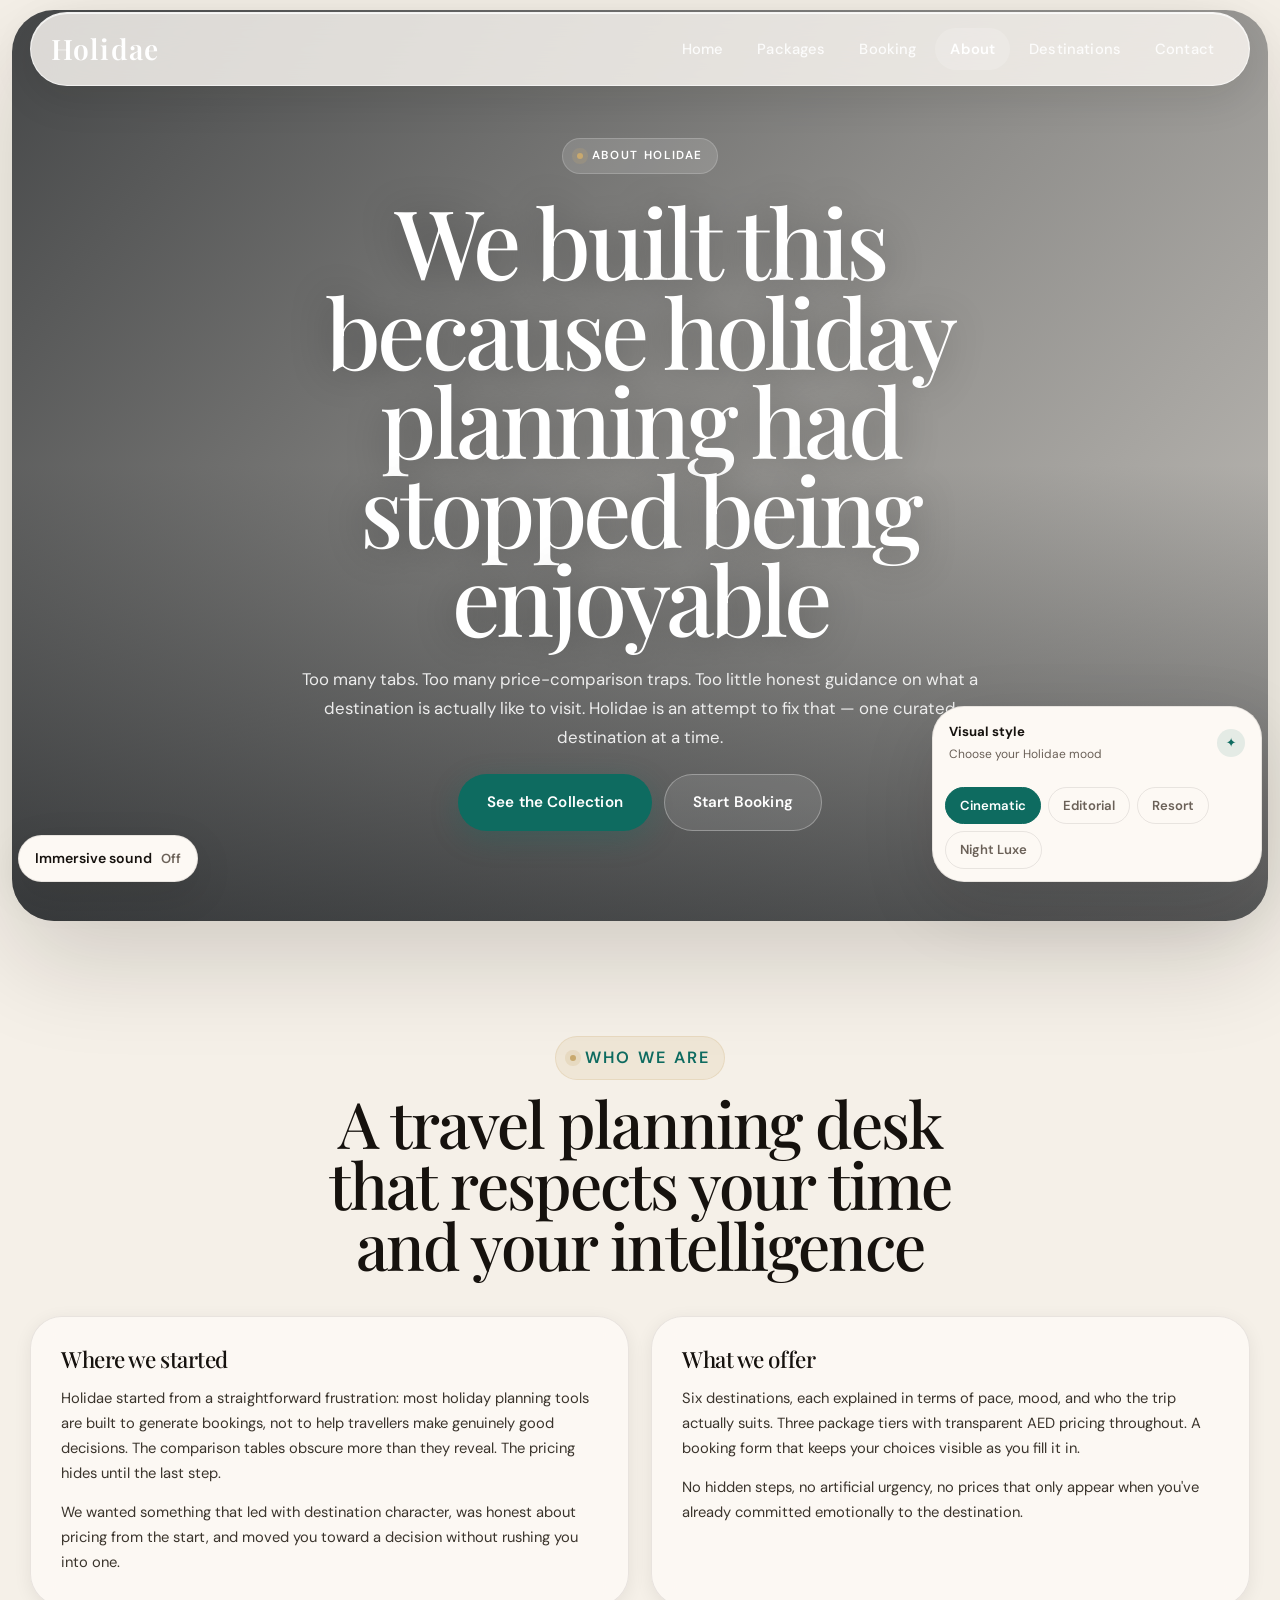
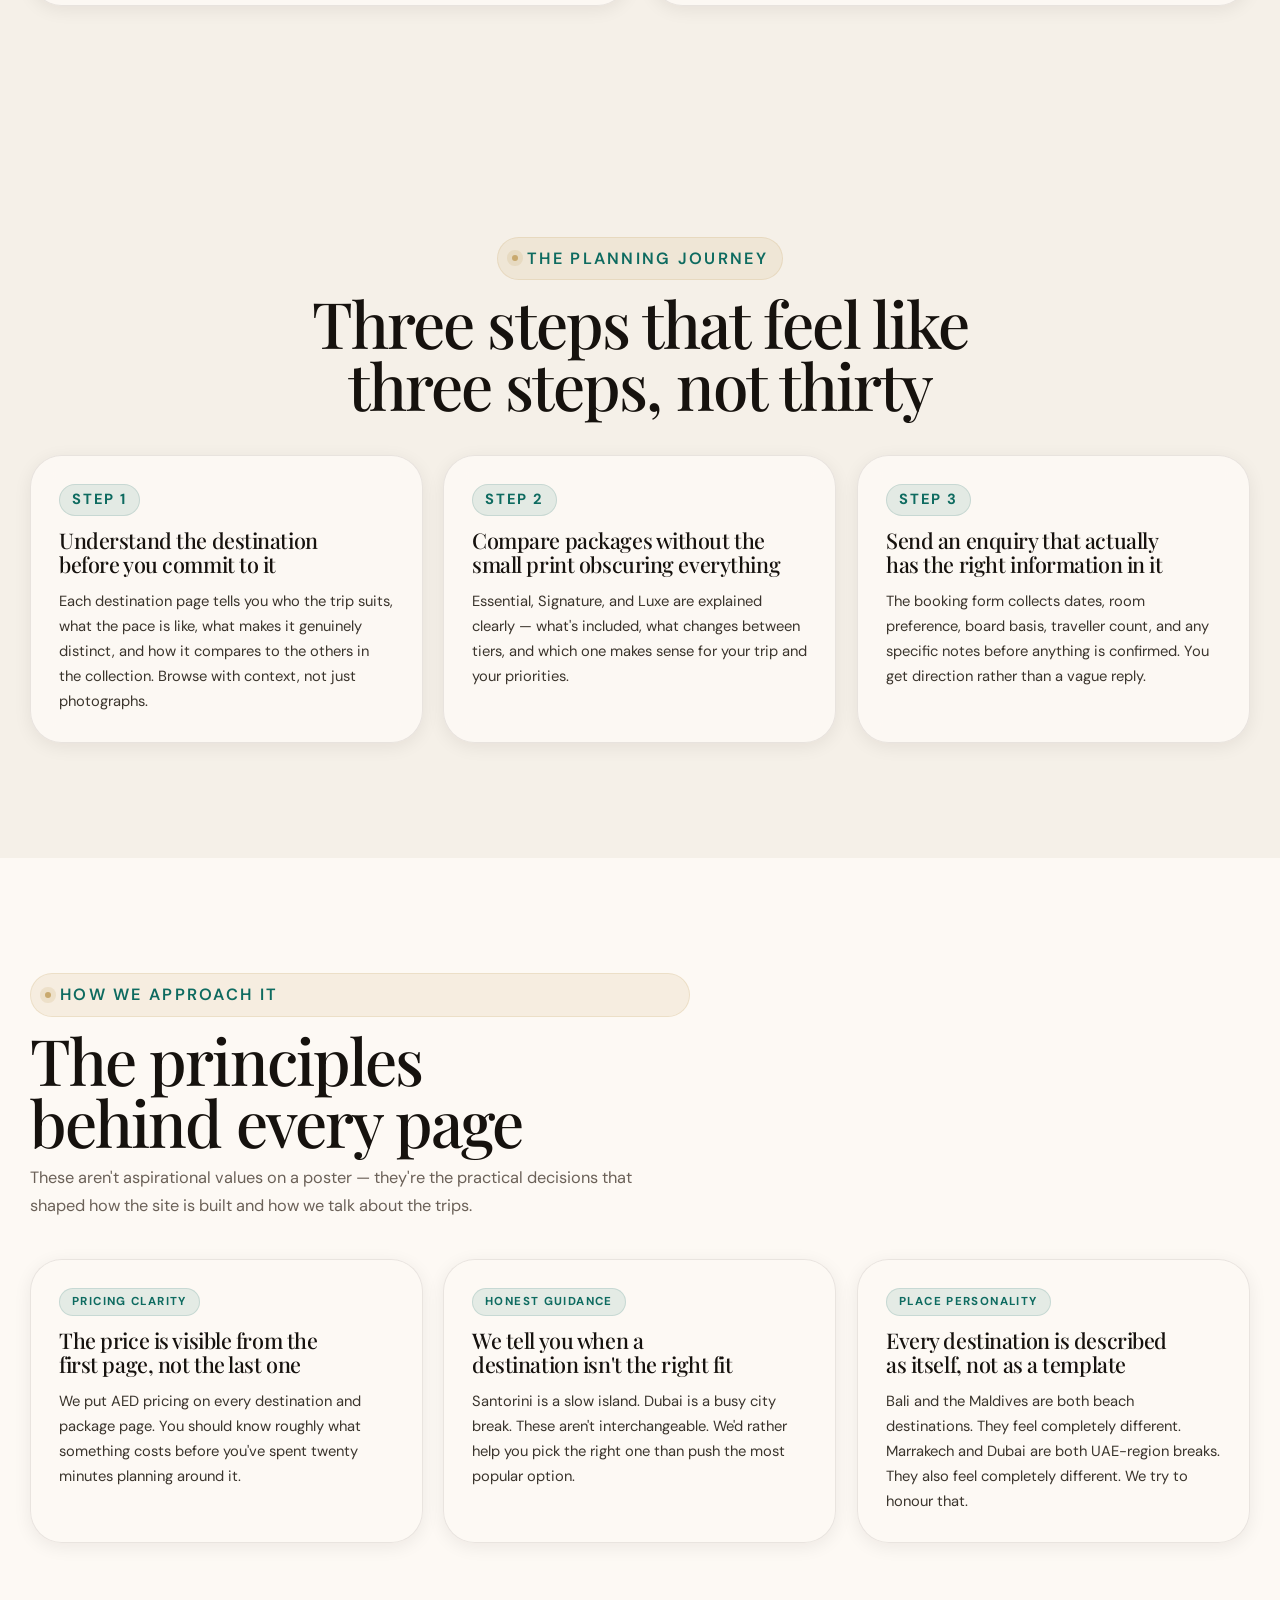
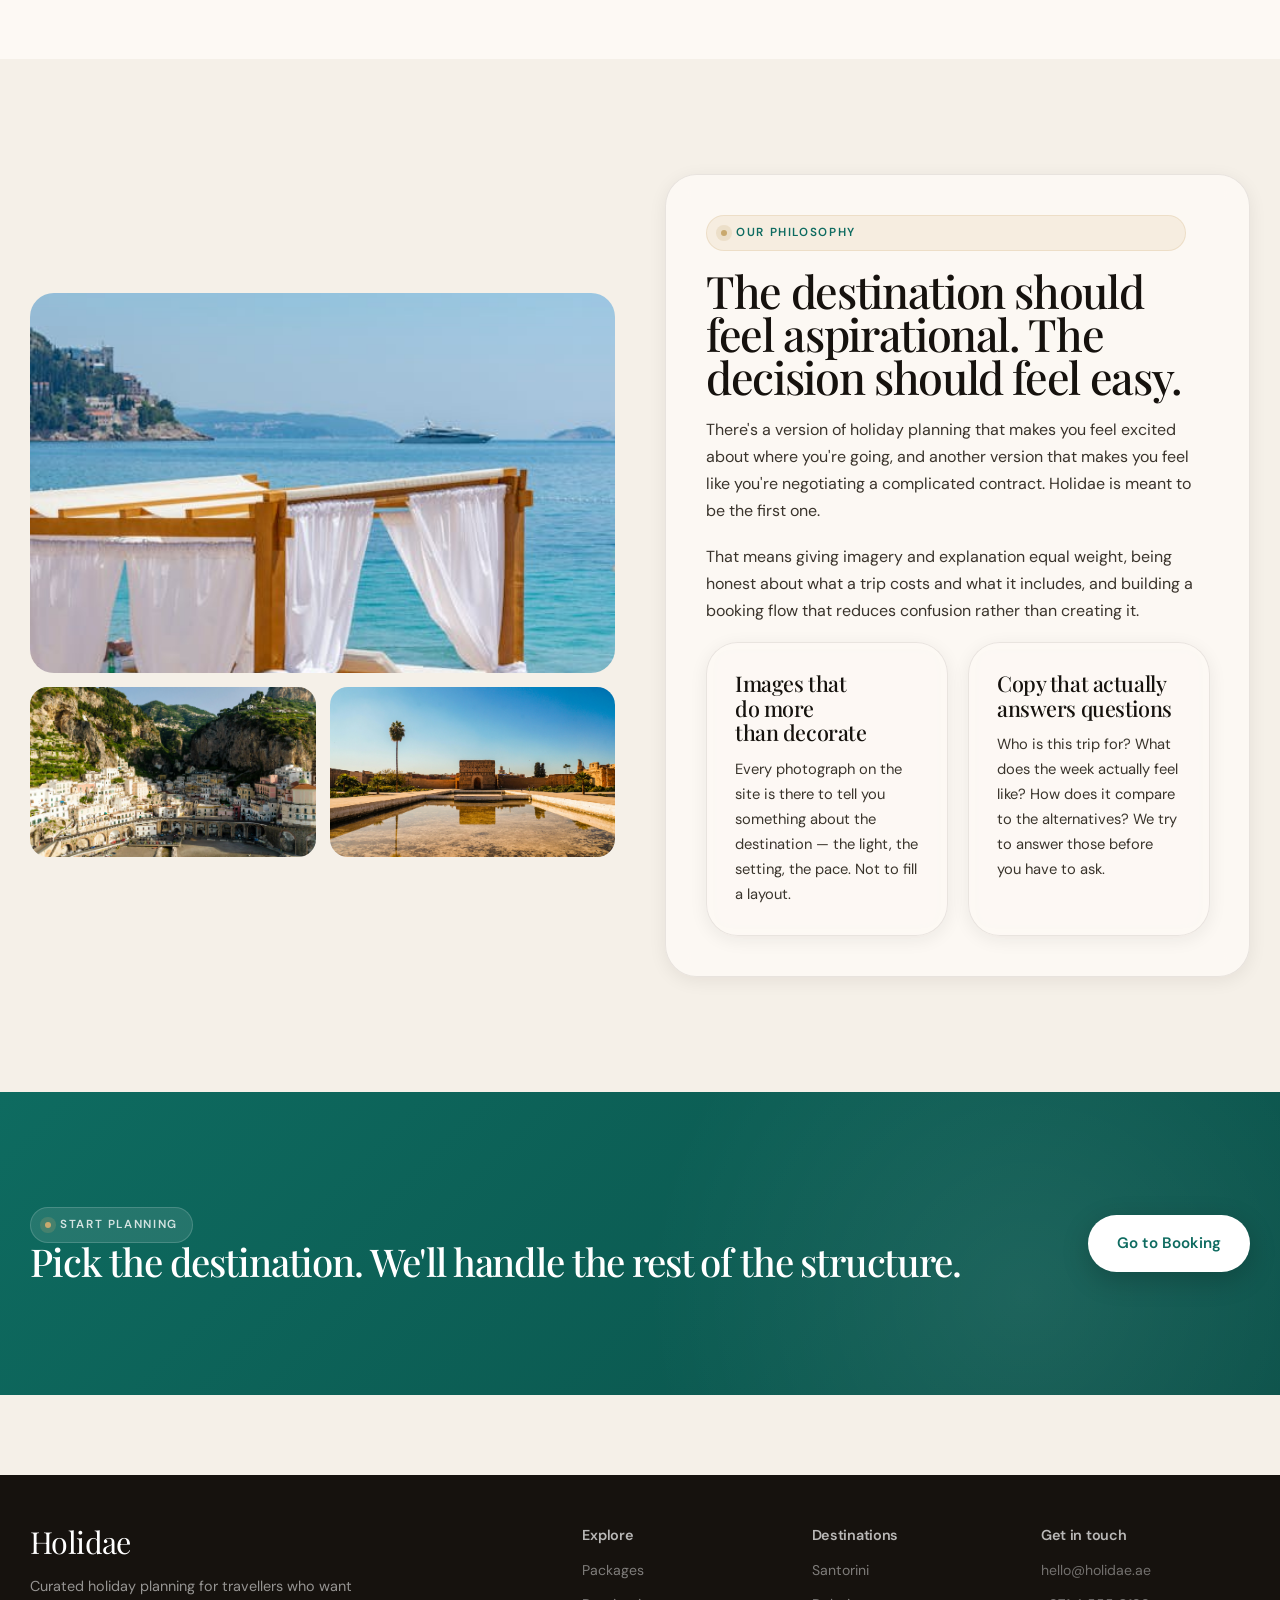
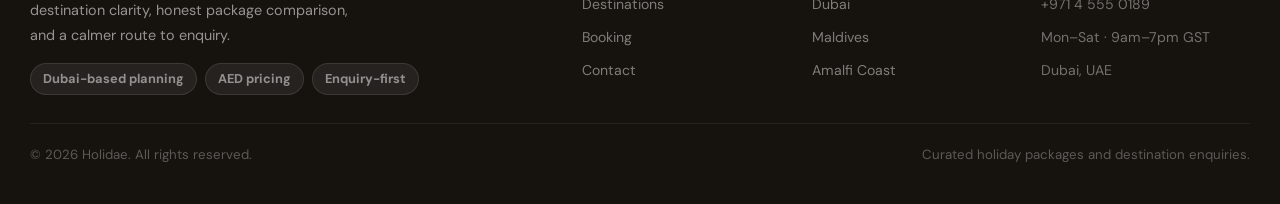
==== pages/about.html @ 6d0913f8 "Website Live Test" ====
<!DOCTYPE html>
<html lang="en">
<head>
<meta charset="utf-8"/>
<meta name="viewport" content="width=device-width, initial-scale=1.0"/>
<title>Holidae — About</title>

<link rel="stylesheet" href="../css/style.css"/>
<link rel="stylesheet" href="../css/mobile.css"/>
</head>

<!-- data-page marks this as the about page for page-specific styling. -->
<body class="holidae-redesign" data-page="about">

<header class="site-header site-header-overlay">
  <div class="container header-wrap">
    <a class="logo logo-light" href="../index.html">Holidae</a>

    <!-- Mobile menu button controlled by script.js. -->
    <button class="nav-toggle nav-toggle-light" type="button" aria-controls="site-nav" aria-expanded="false" aria-label="Open navigation">
      <span></span><span></span><span></span>
    </button>

    <nav class="site-nav" id="site-nav">
      <ul class="nav-list nav-list-light">
        <li><a href="../index.html">Home</a></li>
        <li><a href="package.html">Packages</a></li>
        <li><a href="booking.html">Booking</a></li>
        <li><a href="about.html" class="active">About</a></li>
        <li><a href="destinations.html">Destinations</a></li>
        <li><a href="contact.html">Contact</a></li>
      </ul>
    </nav>
  </div>
</header>

<main>

  <!-- Hero explains the reason behind Holidae before getting into the details. -->
  <section class="video-hero video-hero-small reveal">
    <video class="hero-video" autoplay muted loop playsinline>
      <source src="../videos/Video 4.mp4" type="video/mp4"/>
    </video>
    <div class="hero-overlay"></div>
    <div class="container video-hero-content">
      <p class="eyebrow eyebrow-light">About Holidae</p>
      <h1>We built this because holiday planning had stopped being enjoyable</h1>
      <p>Too many tabs. Too many price-comparison traps. Too little honest guidance on what a destination is actually like to visit. Holidae is an attempt to fix that — one curated destination at a time.</p>
      <div class="hero-buttons">
        <a class="btn" href="package.html#package-collection">See the Collection</a>
        <a class="btn btn-ghost" href="booking.html#booking-form-section">Start Booking</a>
      </div>
    </div>
  </section>

  <!-- This section gives the brand background and explains what the service offers. -->
  <section class="section-padding reveal">
    <div class="container">
      <div class="section-heading section-heading-center">
        <p class="eyebrow">Who we are</p>
        <h2>A travel planning desk that respects your time and your intelligence</h2>
      </div>
      <div class="about-grid">
        <article class="content-box interactive-card">
          <h3>Where we started</h3>
          <p>Holidae started from a straightforward frustration: most holiday planning tools are built to generate bookings, not to help travellers make genuinely good decisions. The comparison tables obscure more than they reveal. The pricing hides until the last step.</p>
          <p>We wanted something that led with destination character, was honest about pricing from the start, and moved you toward a decision without rushing you into one.</p>
        </article>
        <article class="content-box interactive-card">
          <h3>What we offer</h3>
          <p>Six destinations, each explained in terms of pace, mood, and who the trip actually suits. Three package tiers with transparent AED pricing throughout. A booking form that keeps your choices visible as you fill it in.</p>
          <p>No hidden steps, no artificial urgency, no prices that only appear when you've already committed emotionally to the destination.</p>
        </article>
      </div>
    </div>
  </section>

  <!-- Three-step explanation of how users are meant to move through the site. -->
  <section class="section-padding reveal">
    <div class="container">
      <div class="section-heading section-heading-center">
        <p class="eyebrow">The planning journey</p>
        <h2>Three steps that feel like three steps, not thirty</h2>
      </div>
      <div class="feature-points feature-points-wide">
        <div class="feature-point interactive-card">
          <p class="step-label">Step 1</p>
          <h3>Understand the destination before you commit to it</h3>
          <p>Each destination page tells you who the trip suits, what the pace is like, what makes it genuinely distinct, and how it compares to the others in the collection. Browse with context, not just photographs.</p>
        </div>
        <div class="feature-point interactive-card">
          <p class="step-label">Step 2</p>
          <h3>Compare packages without the small print obscuring everything</h3>
          <p>Essential, Signature, and Luxe are explained clearly — what's included, what changes between tiers, and which one makes sense for your trip and your priorities.</p>
        </div>
        <div class="feature-point interactive-card">
          <p class="step-label">Step 3</p>
          <h3>Send an enquiry that actually has the right information in it</h3>
          <p>The booking form collects dates, room preference, board basis, traveller count, and any specific notes before anything is confirmed. You get direction rather than a vague reply.</p>
        </div>
      </div>
    </div>
  </section>

  <!-- Brand principles explain the decision-making behind the website content. -->
  <section class="section-padding reveal brand-principles-section alt-bg">
    <div class="container">
      <div class="section-heading section-heading-left">
        <p class="eyebrow">How we approach it</p>
        <h2>The principles behind every page</h2>
        <p>These aren't aspirational values on a poster — they're the practical decisions that shaped how the site is built and how we talk about the trips.</p>
      </div>
      <div class="occasion-grid brand-principles-grid">
        <article class="occasion-card interactive-card">
          <span>Pricing clarity</span>
          <h3>The price is visible from the first page, not the last one</h3>
          <p>We put AED pricing on every destination and package page. You should know roughly what something costs before you've spent twenty minutes planning around it.</p>
        </article>
        <article class="occasion-card interactive-card">
          <span>Honest guidance</span>
          <h3>We tell you when a destination isn't the right fit</h3>
          <p>Santorini is a slow island. Dubai is a busy city break. These aren't interchangeable. We'd rather help you pick the right one than push the most popular option.</p>
        </article>
        <article class="occasion-card interactive-card">
          <span>Place personality</span>
          <h3>Every destination is described as itself, not as a template</h3>
          <p>Bali and the Maldives are both beach destinations. They feel completely different. Marrakech and Dubai are both UAE-region breaks. They also feel completely different. We try to honour that.</p>
        </article>
      </div>
    </div>
  </section>

  <!-- Split layout pairs the planning philosophy with supporting destination images. -->
  <section class="section-padding reveal">
    <div class="container split-grid split-grid-reverse">
      <div class="editorial-panel">
        <p class="eyebrow">Our philosophy</p>
        <h2>The destination should feel aspirational. The decision should feel easy.</h2>
        <p>There's a version of holiday planning that makes you feel excited about where you're going, and another version that makes you feel like you're negotiating a complicated contract. Holidae is meant to be the first one.</p>
        <p>That means giving imagery and explanation equal weight, being honest about what a trip costs and what it includes, and building a booking flow that reduces confusion rather than creating it.</p>
        <div class="feature-points">
          <div class="feature-point interactive-card">
            <h3>Images that do more than decorate</h3>
            <p>Every photograph on the site is there to tell you something about the destination — the light, the setting, the pace. Not to fill a layout.</p>
          </div>
          <div class="feature-point interactive-card">
            <h3>Copy that actually answers questions</h3>
            <p>Who is this trip for? What does the week actually feel like? How does it compare to the alternatives? We try to answer those before you have to ask.</p>
          </div>
        </div>
      </div>
      <div class="image-stack">
        <img src="../images/journey-banner.jpg" alt="Beach terrace with sea view" class="stack-large"/>
        <div class="stack-small-row">
          <img src="../images/amalfi.jpg" alt="Amalfi Coast cliffside town" class="stack-small"/>
          <img src="../images/marrakech.jpg" alt="Marrakech riad courtyard" class="stack-small"/>
        </div>
      </div>
    </div>
  </section>

  <!-- Final CTA sends users back into the booking flow. -->
  <section class="cta-banner section-padding reveal">
    <div class="container cta-wrap">
      <div>
        <p class="eyebrow">Start planning</p>
        <h2>Pick the destination. We'll handle the rest of the structure.</h2>
      </div>
      <a class="btn" href="booking.html#booking-form-section">Go to Booking</a>
    </div>
  </section>

</main>

<!-- Shared footer with site links, destination shortcuts, and contact details. -->
<footer class="site-footer">
  <div class="container footer-shell">
    <div class="footer-brand">
      <a class="footer-logo" href="../index.html">Holidae</a>
      <p>Curated holiday planning for travellers who want destination clarity, honest package comparison, and a calmer route to enquiry.</p>
      <div class="footer-micro">
        <span>Dubai-based planning</span>
        <span>AED pricing</span>
        <span>Enquiry-first</span>
      </div>
    </div>
    <div class="footer-grid">
      <div class="footer-links">
        <h3>Explore</h3>
        <a href="package.html">Packages</a>
        <a href="destinations.html">Destinations</a>
        <a href="booking.html">Booking</a>
        <a href="contact.html">Contact</a>
      </div>
      <div class="footer-links">
        <h3>Destinations</h3>
        <a href="booking.html?destination=Santorini&package=Signature#booking-form-section">Santorini</a>
        <a href="booking.html?destination=Dubai&package=Luxe#booking-form-section">Dubai</a>
        <a href="booking.html?destination=Maldives&package=Luxe#booking-form-section">Maldives</a>
        <a href="booking.html?destination=Amalfi%20Coast&package=Signature#booking-form-section">Amalfi Coast</a>
      </div>
      <div class="footer-links">
        <h3>Get in touch</h3>
        <span>hello@holidae.ae</span>
        <span>+971 4 555 0189</span>
        <span>Mon–Sat · 9am–7pm GST</span>
        <span>Dubai, UAE</span>
      </div>
    </div>
  </div>
  <div class="container footer-base">
    <p>© 2026 Holidae. All rights reserved.</p>
    <p>Curated holiday packages and destination enquiries.</p>
  </div>
</footer>

<!-- Mobile styles and shared JavaScript load last. --><script src="../js/script.js"></script>
</body>
</html>
---- css/style.css ----
@import url('https://fonts.googleapis.com/css2?family=Playfair+Display:ital,wght@0,400;0,500;0,600;0,700;1,400;1,500&family=DM+Sans:ital,opsz,wght@0,9..40,300;0,9..40,400;0,9..40,500;0,9..40,600;1,9..40,300&display=swap');

/* ═══════════════════════════════════════════
   BASE STYLES — all screen sizes
═══════════════════════════════════════════ */

/* ═══════════════════════════════════════════
   BASE STYLES
═══════════════════════════════════════════ */
/* Main design values used across the site. */
:root {
  --sand: #f5f0e8;
  --sand-light: #faf8f3;
  --ink: #16120e;
  --ink-mid: #3a342c;
  --ink-soft: #6b6158;
  --teal: #0e6b60;
  --teal-dark: #0a5149;
  --teal-light: rgba(14, 107, 96, 0.1);
  --gold: #c9a96e;
  --gold-light: rgba(201, 169, 110, 0.14);
  --cream: #fdf9f4;
  --white: #ffffff;
  --border: rgba(22, 18, 14, 0.09);
  --border-soft: rgba(22, 18, 14, 0.05);
  --r-xs: 12px;
  --r-sm: 18px;
  --r-md: 24px;
  --r-lg: 32px;
  --r-xl: 42px;
  --r-full: 999px;
  --sh-sm: 0 4px 18px rgba(22, 18, 14, 0.07);
  --sh-md: 0 12px 40px rgba(22, 18, 14, 0.1);
  --sh-lg: 0 24px 72px rgba(22, 18, 14, 0.13);
  --sh-xl: 0 40px 100px rgba(22, 18, 14, 0.16);
  --font-display: 'Playfair Display', Georgia, serif;
  --font-body: 'DM Sans', system-ui, sans-serif;
  --max-w: 1220px;
  --ease-expo: cubic-bezier(0.16, 1, 0.3, 1);
  --ease-back: cubic-bezier(0.34, 1.56, 0.64, 1);
}

/* These theme blocks are switched by the visual style buttons in JavaScript. */
html[data-holidae-style="night"] {
  --sand: #0e0c0a;
  --sand-light: #141210;
  --ink: #f0ece4;
  --ink-mid: #c8c0b4;
  --ink-soft: #8a8278;
  --border: rgba(240, 236, 228, 0.08);
  --border-soft: rgba(240, 236, 228, 0.04);
  --cream: #111008;
  --teal: #3ecfbf;
  --teal-dark: #2bb8a8;
  --teal-light: rgba(62, 207, 191, 0.1);
  --gold: #d4b07a;
  --gold-light: rgba(212, 176, 122, 0.12);
}

html[data-holidae-style="editorial"] {
  --sand: #f7f2ea;
  --teal: #8b5e3c;
  --teal-dark: #6f4a2e;
  --teal-light: rgba(139, 94, 60, 0.1);
  --gold: #c17f3a;
}

html[data-holidae-style="resort"] {
  --sand: #f0f7f8;
  --teal: #1a7a8a;
  --teal-dark: #156070;
  --teal-light: rgba(26, 122, 138, 0.1);
  --gold: #5c9e8f;
}

/* Basic reset so spacing and sizing stay predictable. */
*,
*::before,
*::after {
  box-sizing: border-box;
  margin: 0;
  padding: 0;
}

html {
  scroll-behavior: smooth;
  -webkit-font-smoothing: antialiased;
}

body {
  font-family: var(--font-body);
  background: var(--sand);
  color: var(--ink);
  line-height: 1.65;
  font-size: 16px;
  overflow-x: hidden;
}

img,
video {
  display: block;
  width: 100%;
  max-width: 100%;
}

img {
  height: auto;
}

a {
  text-decoration: none;
  color: inherit;
}

ul,
ol {
  padding: 0;
}

button {
  cursor: pointer;
  font: inherit;
  border: none;
  background: none;
}

::-webkit-scrollbar {
  width: 8px;
}

::-webkit-scrollbar-track {
  background: var(--sand-light);
}

::-webkit-scrollbar-thumb {
  background: rgba(14, 107, 96, 0.3);
  border-radius: 99px;
}

:where(a, button, input, select, textarea):focus-visible {
  outline: 3px solid rgba(201, 169, 110, 0.88);
  outline-offset: 4px;
}

/* Display font is used only where the brand needs to feel more premium. */
h1,
h2,
h3,
h4,
.logo,
.footer-logo {
  font-family: var(--font-display);
  line-height: 1.08;
  letter-spacing: -0.02em;
  color: var(--ink);
}

h1,
h2,
h3 {
  font-weight: 500;
}

p {
  color: var(--ink-mid);
  line-height: 1.7;
}

strong {
  font-weight: 600;
  color: var(--ink);
}

.container {
  width: min(100% - 32px, var(--max-w));
  margin: 0 auto;
}

.section-padding {
  padding: clamp(72px, 9vw, 120px) 0;
}

.alt-bg {
  background: var(--cream);
}

/* Filled by JavaScript as the user scrolls down the page. */
.page-progress {
  position: fixed;
  top: 0;
  left: 0;
  width: 0;
  height: 3px;
  background: linear-gradient(90deg, var(--teal), var(--gold));
  z-index: 9999;
  border-radius: 0 99px 99px 0;
  transition: width 0.05s linear;
  box-shadow: 0 0 12px rgba(14, 107, 96, 0.4);
}

/* Header sits over the hero on landing pages. */
.site-header {
  position: sticky;
  top: 0;
  z-index: 1000;
  transition: all 0.4s var(--ease-expo);
}

.site-header-overlay {
  position: absolute;
  width: 100%;
  top: 0;
  left: 0;
  background: transparent;
  border: none;
  backdrop-filter: none;
}

.header-wrap {
  display: flex;
  align-items: center;
  justify-content: space-between;
  gap: 20px;
  min-height: 74px;
  padding: 10px 20px;
  margin-top: 12px;
  border-radius: var(--r-full);
  background: rgba(253, 249, 244, 0.82);
  border: 1px solid rgba(255, 255, 255, 0.6);
  backdrop-filter: blur(20px) saturate(1.6);
  box-shadow: var(--sh-md), 0 1px 0 rgba(255, 255, 255, 0.8) inset;
  transition: all 0.4s var(--ease-expo);
}

.site-header.scrolled .header-wrap {
  box-shadow: var(--sh-lg), 0 1px 0 rgba(255, 255, 255, 0.8) inset;
}

.logo {
  font-size: clamp(1.6rem, 2.2vw, 2rem);
  font-weight: 600;
  color: var(--teal);
  letter-spacing: 0.04em;
}

.logo-light,
.site-header-overlay .logo-light {
  color: var(--white);
}

.site-nav {
  margin-left: auto;
}

.nav-list {
  display: flex;
  align-items: center;
  justify-content: flex-end;
  gap: 4px;
  flex-wrap: wrap;
  list-style: none;
}

.nav-list a {
  display: inline-flex;
  align-items: center;
  padding: 9px 15px;
  border-radius: var(--r-full);
  font-weight: 500;
  font-size: 0.92rem;
  color: var(--ink-mid);
  transition: color 0.25s ease, background 0.25s ease;
  letter-spacing: 0.01em;
}

.nav-list a:hover,
.nav-list a.active,
.nav-list a[aria-current="page"] {
  color: var(--teal);
  background: var(--teal-light);
}

.nav-list a.active,
.nav-list a[aria-current="page"] {
  font-weight: 600;
}

.nav-list-light a {
  color: rgba(255, 255, 255, 0.88);
}

.nav-list-light a:hover,
.nav-list-light a.active,
.nav-list-light a[aria-current="page"] {
  color: #fff;
  background: rgba(255, 255, 255, 0.16);
}

/* Hidden on desktop, turned into the mobile menu button later. */
.nav-toggle {
  display: none;
  flex-direction: column;
  gap: 5px;
  padding: 10px;
  border-radius: var(--r-xs);
  width: 42px;
  height: 42px;
  justify-content: center;
  align-items: center;
}

.nav-toggle span {
  display: block;
  width: 22px;
  height: 2px;
  background: var(--ink);
  border-radius: 99px;
  transition: all 0.3s var(--ease-expo);
  transform-origin: center;
}

.nav-toggle-light span {
  background: var(--white);
}

.nav-toggle.active span:nth-child(1) {
  transform: translateY(7px) rotate(45deg);
}

.nav-toggle.active span:nth-child(2) {
  opacity: 0;
  transform: scaleX(0);
}

.nav-toggle.active span:nth-child(3) {
  transform: translateY(-7px) rotate(-45deg);
}

/* Main hero section with the background video. */
.video-hero {
  position: relative;
  width: min(calc(100% - 24px), 1400px);
  min-height: clamp(46rem, 92vh, 60rem);
  margin: 10px auto 0;
  border-radius: var(--r-xl);
  overflow: hidden;
  display: grid;
  box-shadow: var(--sh-xl);
}

.video-hero-small {
  min-height: clamp(34rem, 70vh, 48rem);
}

.hero-video {
  position: absolute;
  inset: 0;
  width: 100%;
  height: 100%;
  object-fit: cover;
  transform: scale(1.05);
  transition: transform 8s ease;
}

.video-hero:hover .hero-video {
  transform: scale(1);
}

.hero-overlay {
  position: absolute;
  inset: 0;
  background: linear-gradient(130deg, rgba(10, 14, 18, 0.75) 0%, rgba(10, 14, 18, 0.45) 50%, rgba(10, 14, 18, 0.2) 100%), linear-gradient(0deg, rgba(10, 14, 18, 0.6) 0%, transparent 50%);
}

.video-hero-content {
  position: relative;
  z-index: 2;
  display: grid;
  gap: 1.4rem;
  justify-items: center;
  text-align: center;
  align-content: end;
  max-width: 900px;
  margin: 0 auto;
  padding: clamp(6rem, 10vw, 10rem) clamp(1.5rem, 4vw, 3rem) clamp(4rem, 7vw, 7rem);
  color: var(--white);
}

.video-hero-content h1 {
  font-size: clamp(3rem, 7.5vw, 7rem);
  line-height: 0.93;
  letter-spacing: -0.04em;
  color: var(--white);
  max-width: 12ch;
  text-wrap: balance;
  text-shadow: 0 2px 40px rgba(0, 0, 0, 0.3);
}

.video-hero-content p:not(.eyebrow) {
  color: rgba(255, 255, 255, 0.88);
  max-width: 58ch;
  font-size: 1.05rem;
  line-height: 1.72;
}

.eyebrow {
  display: inline-flex;
  align-items: center;
  gap: 9px;
  padding: 7px 14px;
  border-radius: var(--r-full);
  font-size: 0.73rem;
  font-weight: 600;
  letter-spacing: 0.14em;
  text-transform: uppercase;
  background: rgba(255, 255, 255, 0.14);
  border: 1px solid rgba(255, 255, 255, 0.18);
  color: var(--white);
}

.eyebrow::before {
  content: '';
  width: 6px;
  height: 6px;
  border-radius: 50%;
  background: var(--gold);
  box-shadow: 0 0 0 5px rgba(201, 169, 110, 0.2);
  flex-shrink: 0;
}

.eyebrow:not(.eyebrow-light) {
  background: var(--gold-light);
  border-color: rgba(201, 169, 110, 0.22);
  color: var(--teal);
}

.hero-buttons {
  display: flex;
  flex-wrap: wrap;
  gap: 12px;
  justify-content: center;
}

/* Button styles are reused across the whole site. */
.btn {
  display: inline-flex;
  align-items: center;
  justify-content: center;
  padding: 15px 28px;
  min-height: 52px;
  border-radius: var(--r-full);
  background: var(--teal);
  color: var(--white);
  font-weight: 600;
  font-size: 0.95rem;
  letter-spacing: 0.01em;
  border: 1.5px solid transparent;
  box-shadow: 0 8px 28px rgba(14, 107, 96, 0.28);
  transition: transform 0.3s var(--ease-back), box-shadow 0.3s ease, background 0.25s ease;
  position: relative;
  overflow: hidden;
  white-space: nowrap;
}

.btn::after {
  content: '';
  position: absolute;
  inset: 0;
  background: linear-gradient(110deg, transparent 30%, rgba(255, 255, 255, 0.28) 50%, transparent 70%);
  transform: translateX(-140%);
  transition: transform 0.7s ease;
}

.btn:hover {
  transform: translateY(-2px);
  box-shadow: 0 14px 40px rgba(14, 107, 96, 0.34);
  background: var(--teal-dark);
}

.btn:hover::after {
  transform: translateX(140%);
}

.btn:active {
  transform: translateY(0);
}

.btn-ghost {
  background: rgba(255, 255, 255, 0.1);
  border-color: rgba(255, 255, 255, 0.3);
  color: var(--white);
  box-shadow: none;
}

.btn-ghost:hover {
  background: rgba(255, 255, 255, 0.2);
  box-shadow: none;
}

.btn-secondary {
  background: transparent;
  border-color: var(--teal);
  color: var(--teal);
  box-shadow: none;
}

.btn-secondary:hover {
  background: var(--teal-light);
  transform: translateY(-2px);
}

.full-width {
  width: 100%;
}

.text-link {
  display: inline-flex;
  align-items: center;
  gap: 6px;
  color: var(--teal);
  font-weight: 600;
  font-size: 0.9rem;
  border-bottom: 1px solid transparent;
  transition: border-color 0.25s ease, gap 0.25s ease;
  padding-bottom: 1px;
}

.text-link::after {
  content: '→';
  transition: transform 0.25s ease;
}

.text-link:hover {
  border-color: var(--teal);
}

.text-link:hover::after {
  transform: translateX(3px);
}

.section-heading {
  max-width: 760px;
  display: grid;
  gap: 12px;
  margin-bottom: 40px;
}

.section-heading h2 {
  font-size: clamp(2.2rem, 5vw, 4.2rem);
  line-height: 0.96;
  letter-spacing: -0.03em;
  text-wrap: balance;
}

.section-heading p {
  color: var(--ink-soft);
  max-width: 60ch;
  font-size: 1.02rem;
}

.section-heading-center {
  margin-inline: auto;
  text-align: center;
}

.section-heading-center > * {
  margin-inline: auto;
}

.section-heading-left {
  text-align: left;
  margin-inline: 0;
}

/* Shared card base so different sections keep the same visual style. */
.content-box,
.deal-card,
.destination-card,
.feature-point,
.route-card,
.review-card,
.info-card,
.mini-card,
.occasion-card,
.response-step,
.journey-card,
.lookbook-card,
.image-band-card,
.package-level-card,
.shortlist-card,
.trip-brief-card,
.booking-form-panel,
.editorial-panel,
.booking-summary-box,
.faq-item,
.decision-table-wrap,
.package-route-card,
.trust-card,
.destination-switch,
.package-builder-card {
  background: rgba(253, 249, 244, 0.9);
  border: 1px solid var(--border);
  border-radius: var(--r-lg);
  box-shadow: var(--sh-sm);
  backdrop-filter: blur(12px);
}

.interactive-card,
.deal-card,
.destination-card,
.journey-card,
.occasion-card,
.route-card,
.destination-switch,
.package-level-card,
.shortlist-card {
  transition: transform 0.35s var(--ease-expo), box-shadow 0.35s ease, border-color 0.35s ease;
  will-change: transform;
}

.interactive-card:hover,
.deal-card:hover,
.destination-card:hover,
.journey-card:hover,
.occasion-card:hover,
.route-card:hover,
.destination-switch:hover,
.package-level-card:hover,
.shortlist-card:hover {
  transform: translateY(-7px);
  box-shadow: var(--sh-lg);
  border-color: rgba(14, 107, 96, 0.2);
}

.deal-card img,
.destination-card img,
.journey-card img,
.lookbook-card img,
.image-band-card img,
.stack-large,
.stack-small {
  transition: transform 0.7s var(--ease-expo), filter 0.7s ease;
}

.deal-card:hover img,
.destination-card:hover img,
.journey-card:hover img {
  transform: scale(1.05);
  filter: saturate(1.08);
}

.stack-large:hover,
.stack-small:hover {
  transform: scale(1.04);
}

/* Main grid layouts used by the bigger sections. */
.card-grid {
  display: grid;
  grid-template-columns: repeat(auto-fill, minmax(300px, 1fr));
  gap: 22px;
}

.holidae-path-grid,
.occasion-grid,
.signature-journeys-grid,
.response-rhythm-grid,
.brand-principles-grid,
.contact-route-grid,
.destination-mood-grid,
.booking-occasion-grid {
  display: grid;
  grid-template-columns: repeat(3, minmax(0, 1fr));
  gap: 20px;
}

.feature-points {
  display: grid;
  grid-template-columns: repeat(2, 1fr);
  gap: 20px;
}

.feature-points-wide {
  display: grid;
  grid-template-columns: repeat(3, 1fr);
  gap: 20px;
}

.stats-grid {
  display: grid;
  grid-template-columns: repeat(4, 1fr);
  gap: 18px;
}

.about-grid,
.package-hub-grid,
.lookbook-grid {
  display: grid;
  grid-template-columns: repeat(2, minmax(0, 1fr));
  gap: 22px;
}

.split-grid,
.booking-grid,
.two-column-layout,
.contact-grid,
.trip-brief-card {
  display: grid;
  gap: clamp(24px, 3vw, 36px);
  align-items: start;
}

.split-grid {
  grid-template-columns: 1fr 1fr;
  align-items: center;
}

.booking-grid,
.contact-grid {
  grid-template-columns: minmax(0, 1.5fr) minmax(0, 1fr);
}

.two-column-layout {
  grid-template-columns: minmax(0, 1.6fr) minmax(0, 1fr);
}

.shortlist-grid {
  display: grid;
  grid-template-columns: repeat(4, minmax(0, 1fr));
  gap: 20px;
  align-items: stretch;
}

.package-route-grid,
.trust-grid {
  display: grid;
  grid-template-columns: repeat(2, minmax(0, 1fr));
  gap: 16px;
  margin-top: 18px;
}

.trust-grid-compact {
  grid-template-columns: repeat(3, minmax(0, 1fr));
}

.mini-card.stat-card {
  padding: 28px 24px;
  text-align: center;
  display: grid;
  gap: 8px;
  align-content: center;
}

.mini-card.stat-card strong {
  font-family: var(--font-display);
  font-size: clamp(2.8rem, 5vw, 4.2rem);
  color: var(--teal);
  line-height: 1;
  font-weight: 500;
}

.mini-card.stat-card span {
  font-size: 0.88rem;
  color: var(--ink-soft);
  line-height: 1.4;
}

.deal-card,
.destination-card,
.journey-card,
.lookbook-card {
  overflow: hidden;
}

.deal-card,
.destination-card,
.journey-card {
  display: flex;
  flex-direction: column;
}

.deal-card img {
  height: 240px;
  object-fit: cover;
}

.destination-card img,
.journey-card img {
  height: 260px;
  object-fit: cover;
}

.card-content,
.journey-card-body,
.lookbook-content {
  padding: 22px;
  display: flex;
  flex-direction: column;
  gap: 10px;
  flex: 1;
}

.card-content h3 {
  font-size: 1.25rem;
}

.destination-card .card-content h3 {
  font-size: 1.3rem;
}

.card-content p {
  font-size: 0.92rem;
}

.card-content .price {
  font-family: var(--font-display);
  font-size: 1.1rem;
  color: var(--teal);
  font-weight: 500;
  margin-top: 4px;
}

.card-content .text-link,
.shortlist-card .text-link,
.response-step .text-link {
  margin-top: auto;
}

.route-card,
.feature-point,
.info-card,
.occasion-card,
.package-level-card,
.package-route-card,
.trust-card,
.response-step,
.shortlist-card {
  display: flex;
  flex-direction: column;
  gap: 12px;
  padding: clamp(20px, 2.4vw, 28px);
}

.route-card,
.response-step,
.shortlist-card {
  min-height: 220px;
  overflow: hidden;
}

.route-step,
.step-label,
.response-step > span,
.shortlist-card > span,
.occasion-card > span,
.journey-card-kicker,
.package-level-label,
.trust-kicker {
  display: inline-flex;
  align-self: flex-start;
  padding: 6px 12px;
  border-radius: var(--r-full);
  font-size: 0.72rem;
  font-weight: 700;
  letter-spacing: 0.12em;
  line-height: 1.2;
  text-transform: uppercase;
  background: var(--teal-light);
  color: var(--teal);
  border: 1px solid rgba(14, 107, 96, 0.14);
}

.response-step > span,
.shortlist-card > span,
.trust-kicker {
  background: var(--gold-light);
  border-color: rgba(201, 169, 110, 0.22);
}

.route-card h3,
.feature-point h3,
.info-card h3,
.occasion-card h3,
.response-step h3,
.shortlist-card h3,
.package-route-card h3,
.trust-card h3 {
  font-size: clamp(1.12rem, 1.8vw, 1.35rem);
  line-height: 1.14;
  text-wrap: balance;
}

.route-card p,
.feature-point p,
.info-card p,
.occasion-card p,
.response-step p,
.shortlist-card p,
.package-route-card p,
.trust-card p {
  font-size: 0.92rem;
  margin: 0;
}

.route-card p,
.occasion-card p {
  flex: 1;
}

.route-card-featured,
.package-level-featured {
  background: linear-gradient(145deg, rgba(14, 107, 96, 0.1), rgba(253, 249, 244, 0.95));
  border-color: rgba(14, 107, 96, 0.18);
}

.journey-card-body {
  gap: 12px;
}

.journey-card-featured {
  transform: translateY(-16px);
}

.journey-card-featured:hover {
  transform: translateY(-22px);
}

.editorial-panel {
  padding: clamp(28px, 3.5vw, 40px);
  display: flex;
  flex-direction: column;
  gap: 18px;
}

.editorial-panel h2 {
  font-size: clamp(1.8rem, 3.5vw, 3rem);
  text-wrap: balance;
}

.editorial-panel p {
  max-width: 56ch;
}

.image-stack,
.image-band-stack,
.insight-band,
.image-detail-list {
  display: grid;
  gap: 14px;
}

.stack-large {
  height: 380px;
  border-radius: var(--r-md);
  object-fit: cover;
  cursor: pointer;
}

.stack-small-row {
  display: grid;
  grid-template-columns: 1fr 1fr;
  gap: 14px;
}

.stack-small {
  height: 170px;
  border-radius: var(--r-sm);
  object-fit: cover;
  cursor: pointer;
}

.image-band-card {
  padding: 14px;
  overflow: hidden;
}

.image-band-layout,
.image-band-layout.reverse-band {
  display: grid;
  grid-template-columns: 1.1fr 0.9fr;
  gap: 14px;
}

.image-band-layout.reverse-band {
  grid-template-columns: 0.9fr 1.1fr;
}

.image-band-large {
  width: 100%;
  height: 430px;
  object-fit: cover;
  border-radius: var(--r-md);
  cursor: pointer;
}

.image-band-small {
  width: 100%;
  height: 208px;
  object-fit: cover;
  border-radius: var(--r-sm);
  cursor: pointer;
}

.insight-band > div {
  display: grid;
  gap: 4px;
  padding: 14px 16px;
  border-radius: var(--r-sm);
  border: 1px solid var(--border);
  background: rgba(253, 249, 244, 0.5);
}

.insight-band strong {
  font-size: 0.9rem;
}

.insight-band span {
  font-size: 0.88rem;
  color: var(--ink-soft);
}

/* Big final CTA section. */
.cta-banner {
  background: linear-gradient(135deg, var(--teal) 0%, var(--teal-dark) 100%);
  position: relative;
  overflow: hidden;
}

.cta-banner::before {
  content: '';
  position: absolute;
  top: -60%;
  right: -10%;
  width: 60%;
  aspect-ratio: 1;
  background: radial-gradient(circle, rgba(255, 255, 255, 0.08) 0%, transparent 70%);
  border-radius: 50%;
}

.cta-wrap {
  display: flex;
  align-items: center;
  justify-content: space-between;
  gap: 24px;
  flex-wrap: wrap;
}

.cta-wrap .eyebrow {
  color: rgba(255, 255, 255, 0.8);
  background: rgba(255, 255, 255, 0.1);
  border-color: rgba(255, 255, 255, 0.16);
}

.cta-wrap h2 {
  font-size: clamp(1.8rem, 3vw, 2.8rem);
  color: var(--white);
}

.cta-wrap .btn {
  background: var(--white);
  color: var(--teal);
  box-shadow: 0 8px 28px rgba(0, 0, 0, 0.2);
}

.cta-wrap .btn:hover {
  background: var(--sand);
  transform: translateY(-2px);
}

/* Forms share the same layout on booking and contact pages. */
.booking-form {
  display: flex;
  flex-direction: column;
  gap: 18px;
}

.form-row,
.form-grid {
  display: grid;
  grid-template-columns: 1fr 1fr;
  gap: 16px;
}

label {
  display: block;
  font-size: 0.85rem;
  font-weight: 600;
  color: var(--ink-mid);
  margin-bottom: 7px;
  letter-spacing: 0.01em;
}

input,
select,
textarea {
  width: 100%;
  padding: 14px 18px;
  background: var(--white);
  color: var(--ink);
  border: 1.5px solid var(--border);
  border-radius: var(--r-sm);
  font-family: var(--font-body);
  font-size: 0.96rem;
  min-height: 52px;
  transition: border-color 0.25s ease, box-shadow 0.25s ease;
  appearance: none;
}

input:focus,
select:focus,
textarea:focus {
  outline: none;
  border-color: var(--teal);
  box-shadow: 0 0 0 3px rgba(14, 107, 96, 0.12);
}

input:invalid,
select:invalid,
textarea:invalid {
  box-shadow: none;
}

textarea {
  min-height: 140px;
  resize: vertical;
}

.form-btn {
  width: 100%;
  margin-top: 4px;
}

.form-message,
#form-message {
  min-height: 0;
  margin-top: 2px;
  padding: 14px 18px;
  border-radius: var(--r-sm);
  border: 1px solid rgba(14, 107, 96, 0.16);
  background: rgba(14, 107, 96, 0.07);
  color: var(--teal-dark);
  font-weight: 600;
  font-size: 0.92rem;
  transition: all 0.3s ease;
}

.form-message:empty,
#form-message:empty {
  display: none;
}

.form-message.error,
#form-message.error {
  border-color: rgba(160, 64, 48, 0.24);
  background: rgba(160, 64, 48, 0.08);
  color: #8a2f22;
}

.booking-form-panel,
.content-box {
  padding: clamp(22px, 2.5vw, 30px);
  display: flex;
  flex-direction: column;
  gap: 14px;
}

.booking-form-panel {
  gap: 22px;
}

.content-box h2 {
  font-size: 1.35rem;
  line-height: 1.1;
  text-wrap: balance;
}

.content-box p {
  font-size: 0.92rem;
}

.form-stage-heading {
  display: grid;
  gap: 6px;
}

.form-stage-heading p {
  font-size: 0.9rem;
}

.form-note-band,
.package-meta-list,
.summary-tag-row,
.footer-micro {
  display: flex;
  flex-wrap: wrap;
  gap: 8px;
}

.note-tag,
.form-note-band span,
.package-meta-list span,
.summary-tag,
.footer-micro span {
  display: inline-flex;
  align-items: center;
  padding: 7px 12px;
  border-radius: var(--r-full);
  font-size: 0.8rem;
  font-weight: 700;
  line-height: 1.2;
  background: var(--teal-light);
  border: 1px solid rgba(14, 107, 96, 0.14);
  color: var(--teal);
}

.summary-tag {
  font-weight: 500;
  color: var(--ink-mid);
}

.side-column {
  display: grid;
  gap: 20px;
  align-content: start;
}

.trip-brief-card {
  grid-template-columns: 1fr 1fr;
  padding: clamp(24px, 3vw, 34px);
}

.trip-brief-copy {
  display: flex;
  flex-direction: column;
  gap: 14px;
}

.trip-brief-copy h2 {
  font-size: clamp(1.4rem, 2.5vw, 1.9rem);
  text-wrap: balance;
}

.trip-brief-tags {
  display: grid;
  grid-template-columns: 1fr 1fr;
  gap: 12px;
}

.trip-tag {
  padding: 16px 18px;
  border-radius: var(--r-md);
  background: var(--teal-light);
  border: 1px solid rgba(14, 107, 96, 0.14);
  display: flex;
  flex-direction: column;
  gap: 5px;
  min-height: 80px;
}

.trip-tag strong {
  font-size: 0.78rem;
  font-weight: 700;
  letter-spacing: 0.1em;
  text-transform: uppercase;
  color: var(--teal);
}

.trip-tag span {
  font-size: 0.92rem;
  color: var(--ink-mid);
}

/* Progress card is added by JavaScript inside the booking form. */
.booking-progress-card {
  padding: 18px 20px;
  border-radius: var(--r-md);
  background: var(--teal-light);
  border: 1px solid rgba(14, 107, 96, 0.14);
  display: grid;
  gap: 10px;
}

.booking-progress-topline {
  display: flex;
  align-items: center;
  justify-content: space-between;
}

.booking-progress-topline strong,
.booking-progress-percent {
  font-size: 0.88rem;
  color: var(--teal);
}

.booking-progress-percent {
  font-weight: 700;
}

.booking-progress-track {
  height: 6px;
  background: rgba(14, 107, 96, 0.15);
  border-radius: 99px;
  overflow: hidden;
}

.booking-progress-bar {
  display: block;
  height: 100%;
  width: 0;
  background: linear-gradient(90deg, var(--teal), var(--gold));
  border-radius: 99px;
  transition: width 0.5s var(--ease-expo);
}

.booking-progress-hint {
  font-size: 0.82rem;
  color: var(--ink-soft);
}

.destination-switch-grid,
.package-filter-bar {
  display: flex;
  flex-wrap: wrap;
  gap: 10px;
  margin-bottom: 28px;
}

.destination-switch,
.package-filter {
  padding: 9px 18px;
  border-radius: var(--r-full);
  font-size: 0.88rem;
  font-weight: 600;
  cursor: pointer;
  border: 1.5px solid var(--border);
  color: var(--ink-soft);
  background: transparent;
  transition: all 0.25s ease;
}

.destination-switch {
  background: var(--cream);
}

.destination-switch.active,
.destination-switch[data-destination-trigger]:hover,
.package-filter.active,
.package-filter:hover {
  background: var(--teal);
  color: var(--white);
  border-color: var(--teal);
  box-shadow: 0 4px 16px rgba(14, 107, 96, 0.22);
  transform: translateY(-1px);
}

.package-filter-status {
  font-size: 0.85rem;
  color: var(--ink-soft);
  margin-bottom: 12px;
}

.package-hub-card.is-hidden {
  display: none;
}

/* Package comparison table. */
.decision-table-wrap {
  overflow: auto;
}

.decision-table {
  width: 100%;
  border-collapse: collapse;
}

.decision-table caption {
  position: absolute;
  width: 1px;
  height: 1px;
  padding: 0;
  margin: -1px;
  overflow: hidden;
  clip: rect(0, 0, 0, 0);
  white-space: nowrap;
  border: 0;
}

.decision-table th,
.decision-table td,
.decision-table tbody th {
  padding: 14px 18px;
  text-align: left;
  font-size: 0.92rem;
  border-bottom: 1px solid var(--border-soft);
  vertical-align: top;
}

.decision-table th {
  font-weight: 600;
  color: var(--ink);
  background: rgba(14, 107, 96, 0.05);
}

.decision-table tbody th {
  background: transparent;
}

.decision-table tbody th span {
  display: block;
  color: var(--ink-soft);
  font-weight: 400;
  font-size: 0.82rem;
  margin-top: 3px;
}

.decision-table tr:last-child td {
  border-bottom: none;
}

.package-builder-card {
  margin-top: clamp(26px, 4vw, 44px);
  padding: clamp(22px, 3vw, 34px);
  display: grid;
  grid-template-columns: minmax(0, 0.95fr) minmax(320px, 1.05fr);
  gap: clamp(22px, 4vw, 46px);
  align-items: start;
}

.package-builder-copy,
.package-builder-controls {
  display: grid;
  gap: 12px;
}

.package-builder-copy h3 {
  font-size: clamp(1.55rem, 3vw, 2.4rem);
  line-height: 1.05;
}

.package-builder-copy p:not(.eyebrow) {
  max-width: 58ch;
}

.package-builder-controls select {
  box-shadow: inset 0 1px 0 rgba(255, 255, 255, 0.6);
}

.builder-result-list {
  display: grid;
  grid-template-columns: repeat(3, minmax(0, 1fr));
  gap: 10px;
  margin: 8px 0 4px;
}

.builder-result-list span {
  min-height: 82px;
  padding: 14px 16px;
  border-radius: 18px;
  background: var(--teal-light);
  border: 1px solid rgba(14, 107, 96, 0.14);
  color: var(--ink-mid);
  display: grid;
  align-content: center;
  font-size: 0.9rem;
  line-height: 1.35;
}

.builder-result-list strong {
  color: var(--teal);
  font-size: 1rem;
}

.lookbook-card {
  display: grid;
  grid-template-columns: 1.12fr 0.88fr;
}

.lookbook-media {
  display: grid;
  gap: 10px;
  padding: 12px;
}

.lookbook-hero {
  width: 100%;
  height: 310px;
  object-fit: cover;
  border-radius: var(--r-md);
  cursor: pointer;
}

.lookbook-thumb-row {
  display: grid;
  grid-template-columns: 1fr 1fr;
  gap: 10px;
}

.lookbook-thumb {
  width: 100%;
  height: 130px;
  object-fit: cover;
  border-radius: var(--r-sm);
  cursor: pointer;
}

/* FAQ opens by adding the active class from JavaScript. */
.faq-item {
  overflow: hidden;
}

.faq-question {
  width: 100%;
  display: flex;
  align-items: center;
  justify-content: space-between;
  padding: 20px 22px;
  gap: 14px;
  text-align: left;
  font-size: 0.96rem;
  font-weight: 600;
  color: var(--ink);
  cursor: pointer;
  transition: color 0.25s ease, background 0.25s ease;
}

.faq-question:hover {
  color: var(--teal);
}

.faq-icon {
  flex-shrink: 0;
  width: 28px;
  height: 28px;
  border-radius: 50%;
  border: 1.5px solid var(--border);
  display: flex;
  align-items: center;
  justify-content: center;
  font-size: 1.1rem;
  color: var(--teal);
  transition: transform 0.3s ease, background 0.25s ease;
}

.faq-item.active .faq-icon {
  transform: rotate(45deg);
  background: var(--teal-light);
}

.faq-answer {
  display: none;
  padding: 0 22px 20px;
  font-size: 0.92rem;
  color: var(--ink-soft);
  line-height: 1.7;
}

.faq-item.active .faq-answer {
  display: block;
}

.feature-list,
.compact-list {
  padding-left: 1.1rem;
  display: grid;
  gap: 8px;
  list-style: disc;
}

.feature-list li,
.compact-list li {
  font-size: 0.92rem;
  color: var(--ink-soft);
}

.compact-list li {
  font-size: 0.9rem;
}

.review-grid {
  display: grid;
  grid-template-columns: repeat(3, 1fr);
  gap: 20px;
}

.review-card {
  padding: 24px;
  display: flex;
  flex-direction: column;
  gap: 12px;
  min-height: 190px;
}

.review-card .review-stars {
  color: var(--gold);
  font-size: 0.85rem;
  letter-spacing: 0.05em;
}

.review-card p {
  font-size: 0.92rem;
  font-style: italic;
  flex: 1;
  color: var(--ink-mid);
  opacity: 1;
}

.review-meta,
.review-card .review-meta {
  display: grid;
  gap: 2px;
  margin-top: auto;
}

.review-meta strong,
.review-card .review-meta strong {
  color: var(--ink);
}

.review-meta span,
.review-card .review-meta span,
.review-card .review-attr {
  color: var(--ink-soft);
  font-size: 0.86rem;
}

/* Modal opened by clicking destination images. */
.image-detail-modal {
  position: fixed;
  inset: 0;
  z-index: 6000;
  display: grid;
  place-items: center;
  padding: 20px;
  opacity: 0;
  visibility: hidden;
  transition: opacity 0.3s ease, visibility 0.3s ease;
}

.image-detail-modal.open {
  opacity: 1;
  visibility: visible;
}

.image-detail-backdrop {
  position: absolute;
  inset: 0;
  background: rgba(10, 8, 6, 0.82);
  backdrop-filter: blur(14px);
}

.image-detail-panel {
  position: relative;
  z-index: 1;
  width: min(1080px, 100%);
  max-height: min(88vh, 900px);
  overflow: auto;
  display: grid;
  grid-template-columns: 1.1fr 0.9fr;
  border-radius: var(--r-xl);
  background: var(--cream);
  border: 1px solid var(--border);
  box-shadow: var(--sh-xl);
}

.image-detail-media {
  min-height: 420px;
  background: var(--ink);
}

.image-detail-media img {
  width: 100%;
  height: 100%;
  object-fit: cover;
}

.image-detail-content {
  padding: clamp(24px, 4vw, 38px);
  display: grid;
  gap: 18px;
  align-content: start;
}

.image-detail-kicker {
  font-size: 0.75rem;
  font-weight: 700;
  letter-spacing: 0.16em;
  text-transform: uppercase;
  color: var(--teal);
}

.image-detail-content h3 {
  font-size: 1.6rem;
}

.image-detail-copy {
  font-size: 0.92rem;
  color: var(--ink-soft);
}

.image-detail-row {
  padding: 13px 15px;
  border-radius: var(--r-sm);
  background: var(--teal-light);
  border: 1px solid rgba(14, 107, 96, 0.12);
}

.image-detail-row strong {
  display: block;
  font-size: 0.82rem;
  font-weight: 700;
  color: var(--teal);
  margin-bottom: 3px;
}

.image-detail-row span {
  font-size: 0.88rem;
  color: var(--ink-soft);
}

.image-detail-close {
  position: absolute;
  top: 14px;
  right: 14px;
  width: 42px;
  height: 42px;
  border-radius: 50%;
  background: rgba(10, 8, 6, 0.6);
  color: #fff;
  display: flex;
  align-items: center;
  justify-content: center;
  font-size: 1.1rem;
  border: 1px solid rgba(255, 255, 255, 0.16);
  transition: background 0.25s ease;
}

.image-detail-close:hover {
  background: rgba(10, 8, 6, 0.85);
}

/* Footer layout and link columns. */
.site-footer {
  background: var(--ink);
  margin-top: 80px;
}

.footer-shell {
  display: grid;
  grid-template-columns: 1.1fr 1.4fr;
  gap: 28px;
  padding: 52px 0 28px;
}

.footer-brand {
  display: grid;
  gap: 16px;
  align-content: start;
}

.footer-logo {
  font-family: var(--font-display);
  font-size: 1.9rem;
  color: var(--white);
  line-height: 1;
}

.footer-brand > p {
  color: rgba(255, 255, 255, 0.55);
  font-size: 0.9rem;
  max-width: 34ch;
}

.footer-micro span {
  background: rgba(255, 255, 255, 0.07);
  border-color: rgba(255, 255, 255, 0.1);
  color: rgba(255, 255, 255, 0.5);
}

.footer-grid {
  display: grid;
  grid-template-columns: repeat(3, 1fr);
  gap: 20px;
}

.footer-links {
  display: grid;
  gap: 10px;
  align-content: start;
}

.footer-links h3 {
  font-size: 0.9rem;
  font-weight: 600;
  color: rgba(255, 255, 255, 0.7);
  font-family: var(--font-body);
  margin-bottom: 6px;
}

.footer-links a {
  font-size: 0.88rem;
  color: rgba(255, 255, 255, 0.45);
  transition: color 0.2s ease;
}

.footer-links a:hover {
  color: var(--gold);
}

.footer-links span {
  font-size: 0.88rem;
  color: rgba(255, 255, 255, 0.4);
}

.footer-base {
  display: flex;
  justify-content: space-between;
  align-items: center;
  gap: 16px;
  padding: 20px 0 38px;
  border-top: 1px solid rgba(255, 255, 255, 0.07);
}

.footer-base p {
  font-size: 0.83rem;
  color: rgba(255, 255, 255, 0.3);
  margin: 0;
}

/* Floating theme switcher made by JavaScript. */
.style-switcher {
  position: fixed;
  right: 18px;
  bottom: 18px;
  z-index: 4000;
  display: block;
  background: var(--cream);
  border: 1px solid var(--border);
  border-radius: var(--r-lg);
  box-shadow: var(--sh-lg);
  backdrop-filter: blur(16px);
  overflow: hidden;
  max-width: min(330px, calc(100vw - 36px));
  min-width: 200px;
  transition: all 0.35s var(--ease-expo);
}

.style-switcher.collapsed .style-switcher-options {
  display: none;
}

.style-switcher-header {
  display: flex;
  align-items: center;
  justify-content: space-between;
  padding: 14px 16px;
  gap: 10px;
}

.style-switcher-copy {
  display: grid;
  gap: 2px;
}

.style-switcher-title {
  font-size: 0.82rem;
  font-weight: 700;
  color: var(--ink);
}

.style-switcher-subtitle {
  font-size: 0.75rem;
  color: var(--ink-soft);
}

.style-switcher-toggle {
  width: 28px;
  height: 28px;
  border-radius: 50%;
  background: var(--teal-light);
  color: var(--teal);
  font-size: 0.8rem;
  transition: transform 0.3s ease;
}

.style-switcher-options {
  padding: 8px 12px 12px;
  display: flex;
  flex-wrap: wrap;
  gap: 7px;
}

.style-option-btn {
  padding: 7px 14px;
  border-radius: var(--r-full);
  font-size: 0.82rem;
  font-weight: 600;
  border: 1.5px solid var(--border);
  color: var(--ink-soft);
  background: transparent;
  cursor: pointer;
  transition: all 0.2s ease;
}

.style-option-btn:hover {
  border-color: var(--teal);
  color: var(--teal);
}

.style-option-btn.active {
  background: var(--teal);
  color: var(--white);
  border-color: var(--teal);
}

/* Floating sound button and short toast message. */
.immersive-sound-toggle {
  position: fixed;
  left: 18px;
  bottom: 18px;
  z-index: 4000;
  display: inline-flex;
  align-items: center;
  gap: 9px;
  padding: 11px 16px;
  min-height: 44px;
  max-width: calc(100vw - 36px);
  border-radius: var(--r-full);
  background: var(--cream);
  border: 1px solid var(--border);
  box-shadow: var(--sh-md);
  backdrop-filter: blur(16px);
  font-weight: 600;
  font-size: 0.88rem;
  color: var(--ink);
  transition: all 0.3s ease;
  cursor: pointer;
}

.immersive-sound-toggle:hover {
  box-shadow: var(--sh-lg);
  transform: translateY(-1px);
}

.sound-status {
  color: var(--ink-soft);
  font-size: 0.82rem;
}

.audio-toast {
  position: fixed;
  left: 50%;
  bottom: 80px;
  transform: translateX(-50%) translateY(14px);
  padding: 10px 16px;
  border-radius: var(--r-full);
  background: rgba(10, 8, 6, 0.88);
  color: #fff;
  font-size: 0.85rem;
  font-weight: 500;
  opacity: 0;
  pointer-events: none;
  z-index: 5000;
  transition: opacity 0.25s ease, transform 0.25s ease;
  backdrop-filter: blur(10px);
  white-space: nowrap;
}

.audio-toast.show {
  opacity: 1;
  transform: translateX(-50%) translateY(0);
}

.page-transition-overlay {
  position: fixed;
  inset: 0;
  z-index: 5500;
  pointer-events: none;
  opacity: 0;
  background: var(--cream);
  transition: opacity 0.2s ease;
}

body.is-transitioning .page-transition-overlay {
  opacity: 1;
}

.cursor-glow {
  position: fixed;
  top: 0;
  left: 0;
  pointer-events: none;
  z-index: 0;
  width: 500px;
  height: 500px;
  margin-left: -250px;
  margin-top: -250px;
  border-radius: 50%;
  opacity: 0;
  background: radial-gradient(circle, rgba(14, 107, 96, 0.1) 0%, transparent 70%);
  transition: opacity 0.4s ease;
  mix-blend-mode: multiply;
}

/* Reveal animation class added by JavaScript. */
.reveal-animate {
  opacity: 0;
  transform: translateY(30px);
  transition: opacity 0.75s var(--ease-expo), transform 0.75s var(--ease-expo);
}

.reveal-animate.active {
  opacity: 1;
  transform: translateY(0);
}

body.modal-open,
body.nav-open {
  overflow: hidden;
}

.hero-stats-grid {
  width: min(100%, 980px);
  display: grid;
  grid-template-columns: repeat(3, minmax(0, 1fr));
  gap: 14px;
  margin-top: clamp(18px, 3vw, 34px);
}

.hero-stat-card {
  min-height: 132px;
  padding: 18px 20px;
  border-radius: 24px;
  background: rgba(255, 255, 255, 0.13);
  border: 1px solid rgba(255, 255, 255, 0.24);
  box-shadow: 0 16px 50px rgba(0, 0, 0, 0.16);
  backdrop-filter: blur(16px) saturate(1.35);
  display: grid;
  align-content: start;
  gap: 8px;
  text-align: left;
}

.hero-stat-card strong {
  color: #fff;
  font-family: var(--font-body);
  font-size: 0.9rem;
  line-height: 1.25;
  font-weight: 700;
}

.hero-stat-card p {
  color: rgba(255, 255, 255, 0.78) !important;
  font-size: 0.86rem;
  line-height: 1.5;
  margin: 0;
}

.video-hero-content .hero-stats-grid {
  justify-self: stretch;
}

.response-rhythm-section .section-heading,
#shortlist-builder .section-heading {
  margin-bottom: 28px;
}

.response-rhythm-section,
#shortlist-builder {
  overflow: hidden;
}

section[aria-labelledby="contact-faq-title"] .two-column-layout {
  grid-template-columns: minmax(0, 1fr);
  max-width: 980px;
  margin-inline: auto;
}

section[aria-labelledby="contact-faq-title"] .main-column {
  width: 100%;
}

section[aria-labelledby="contact-faq-title"] .section-heading {
  margin-bottom: 28px;
  max-width: 820px;
}

section[aria-labelledby="contact-faq-title"] .section-heading h2 {
  font-size: clamp(2.6rem, 6vw, 5rem);
  line-height: 0.95;
  max-width: 11ch;
}

section[aria-labelledby="contact-faq-title"] .section-heading .eyebrow {
  width: fit-content;
  max-width: 100%;
}

section[aria-labelledby="contact-faq-title"] .faq-item {
  border-radius: 28px;
  margin-bottom: 10px;
}

section[aria-labelledby="contact-faq-title"] .faq-question {
  min-height: 68px;
  padding: 20px 22px;
  font-size: 0.98rem;
  line-height: 1.35;
}

section[aria-labelledby="contact-faq-title"] .faq-answer {
  padding: 0 22px 22px;
}

section[aria-labelledby="contact-faq-title"] .side-column {
  display: none;
}

/* Extra fixes so the night theme changes more than just the main variables. */
html[data-holidae-style="night"] body {
  background: #0e0c0a;
  color: #f0ece4;
}

html[data-holidae-style="night"] .alt-bg,
html[data-holidae-style="night"] .site-footer {
  background: #0b0908;
}

html[data-holidae-style="night"] .header-wrap {
  background: rgba(14, 12, 10, 0.86);
  border-color: rgba(255, 255, 255, 0.06);
}

html[data-holidae-style="night"] .content-box,
html[data-holidae-style="night"] .deal-card,
html[data-holidae-style="night"] .destination-card,
html[data-holidae-style="night"] .feature-point,
html[data-holidae-style="night"] .route-card,
html[data-holidae-style="night"] .review-card,
html[data-holidae-style="night"] .info-card,
html[data-holidae-style="night"] .mini-card,
html[data-holidae-style="night"] .occasion-card,
html[data-holidae-style="night"] .response-step,
html[data-holidae-style="night"] .journey-card,
html[data-holidae-style="night"] .lookbook-card,
html[data-holidae-style="night"] .image-band-card,
html[data-holidae-style="night"] .package-level-card,
html[data-holidae-style="night"] .shortlist-card,
html[data-holidae-style="night"] .trip-brief-card,
html[data-holidae-style="night"] .booking-form-panel,
html[data-holidae-style="night"] .editorial-panel,
html[data-holidae-style="night"] .booking-summary-box,
html[data-holidae-style="night"] .faq-item,
html[data-holidae-style="night"] .decision-table-wrap,
html[data-holidae-style="night"] .package-route-card,
html[data-holidae-style="night"] .trust-card,
html[data-holidae-style="night"] .destination-switch,
html[data-holidae-style="night"] .package-builder-card {
  background: rgba(20, 18, 16, 0.92);
  border-color: rgba(255, 255, 255, 0.1);
  color: #f0ece4;
}

html[data-holidae-style="night"] p,
html[data-holidae-style="night"] li,
html[data-holidae-style="night"] span,
html[data-holidae-style="night"] label,
html[data-holidae-style="night"] .card-content p,
html[data-holidae-style="night"] .feature-list li,
html[data-holidae-style="night"] .compact-list li,
html[data-holidae-style="night"] .package-subheading,
html[data-holidae-style="night"] .review-card p,
html[data-holidae-style="night"] .response-step p,
html[data-holidae-style="night"] .shortlist-card p {
  color: rgba(240, 236, 228, 0.76);
}

html[data-holidae-style="night"] h1,
html[data-holidae-style="night"] h2,
html[data-holidae-style="night"] h3,
html[data-holidae-style="night"] h4,
html[data-holidae-style="night"] strong,
html[data-holidae-style="night"] .faq-question,
html[data-holidae-style="night"] .style-switcher-title,
html[data-holidae-style="night"] .immersive-sound-toggle span:first-child {
  color: #f8f2e8;
}

html[data-holidae-style="night"] input,
html[data-holidae-style="night"] select,
html[data-holidae-style="night"] textarea {
  background: rgba(255, 255, 255, 0.06);
  color: #f8f2e8;
  border-color: rgba(255, 255, 255, 0.12);
}

html[data-holidae-style="night"] input::placeholder,
html[data-holidae-style="night"] textarea::placeholder {
  color: rgba(240, 236, 228, 0.48);
}

html[data-holidae-style="night"] .eyebrow:not(.eyebrow-light),
html[data-holidae-style="night"] .response-step > span,
html[data-holidae-style="night"] .shortlist-card > span,
html[data-holidae-style="night"] .trust-kicker {
  background: rgba(212, 176, 122, 0.12);
  border-color: rgba(212, 176, 122, 0.24);
  color: #d4b07a;
}

html[data-holidae-style="night"] .text-link,
html[data-holidae-style="night"] .style-option-btn:hover {
  color: #69ddd0;
}

html[data-holidae-style="night"] .text-link:hover {
  border-color: #69ddd0;
}

html[data-holidae-style="night"] .summary-tag,
html[data-holidae-style="night"] .package-level-label,
html[data-holidae-style="night"] .occasion-card > span,
html[data-holidae-style="night"] .journey-card-kicker,
html[data-holidae-style="night"] .package-meta-list span,
html[data-holidae-style="night"] .form-note-band span,
html[data-holidae-style="night"] .builder-result-list span,
html[data-holidae-style="night"] .trip-tag {
  background: rgba(62, 207, 191, 0.12);
  border-color: rgba(62, 207, 191, 0.2);
  color: #69ddd0;
}

html[data-holidae-style="night"] .style-switcher,
html[data-holidae-style="night"] .immersive-sound-toggle {
  background: rgba(20, 18, 16, 0.94);
  border-color: rgba(255, 255, 255, 0.12);
  color: #f8f2e8;
}

html[data-holidae-style="night"] .sound-status,
html[data-holidae-style="night"] .style-switcher-subtitle,
html[data-holidae-style="night"] .review-meta span,
html[data-holidae-style="night"] .review-card .review-meta span {
  color: rgba(240, 236, 228, 0.62);
}

html[data-holidae-style="night"] .footer-brand > p,
html[data-holidae-style="night"] .footer-links a,
html[data-holidae-style="night"] .footer-links span,
html[data-holidae-style="night"] .footer-base p {
  color: rgba(240, 236, 228, 0.68);
}

html[data-holidae-style="night"] .footer-links h3,
html[data-holidae-style="night"] .footer-logo {
  color: #f8f2e8;
}

html[data-holidae-style="night"] .footer-micro span {
  background: rgba(255, 255, 255, 0.07);
  border-color: rgba(255, 255, 255, 0.12);
  color: rgba(240, 236, 228, 0.72);
}

html[data-holidae-style="night"] .cursor-glow {
  background: radial-gradient(circle, rgba(62, 207, 191, 0.08) 0%, transparent 70%);
  mix-blend-mode: screen;
}

/* Keeps sidebar cards visible on wider screens. */


/* First responsive step: wide layouts become simpler. */






/* Main mobile layout. */


/* Turns off movement for users who prefer reduced motion. */


/* Custom mobile navigation overlay. */




/* Mobile version of the floating style and sound controls. */



/*
  style-options.css
  Additional theme option tokens and overrides for the Holidae visual style system.
  These supplement the base tokens in style.css for the editorial, resort, and night themes.
*/

/* ─── Cinematic (default) extra overrides ─── */
html[data-holidae-style="cinematic"] {
  --sand: #f5f0e8;
  --sand-light: #faf8f3;
  --ink: #16120e;
  --ink-mid: #3a342c;
  --ink-soft: #6b6158;
  --teal: #0e6b60;
  --teal-dark: #0a5149;
  --teal-light: rgba(14, 107, 96, 0.1);
  --gold: #c9a96e;
  --gold-light: rgba(201, 169, 110, 0.14);
  --cream: #fdf9f4;
}

/* ─── Package level badge colours ─── */
.package-level-label.essential {
  background: var(--gold-light);
  color: #8a6128;
  border-color: rgba(201, 169, 110, 0.24);
}

.package-level-label.signature {
  background: var(--teal-light);
  color: var(--teal);
  border-color: rgba(14, 107, 96, 0.18);
}

.package-level-label.luxe {
  background: rgba(22, 18, 14, 0.07);
  color: var(--ink);
  border-color: rgba(22, 18, 14, 0.14);
}

/* ─── Package level card highlighted variant ─── */
.package-level-card {
  display: flex;
  flex-direction: column;
  gap: 16px;
  padding: clamp(20px, 2.4vw, 30px);
}

.package-level-card h3 {
  font-size: clamp(1.2rem, 2.2vw, 1.5rem);
  line-height: 1.1;
}

.package-level-card .price-line {
  display: flex;
  align-items: baseline;
  gap: 6px;
}

.package-level-card .price-line strong {
  font-family: var(--font-display);
  font-size: clamp(1.6rem, 2.8vw, 2.2rem);
  color: var(--teal);
  font-weight: 500;
}

.package-level-card .price-line span {
  font-size: 0.85rem;
  color: var(--ink-soft);
}

/* ─── Package hub card ─── */
.package-hub-card {
  background: rgba(253, 249, 244, 0.9);
  border: 1px solid var(--border);
  border-radius: var(--r-lg);
  box-shadow: var(--sh-sm);
  overflow: hidden;
  display: flex;
  flex-direction: column;
}

.package-hub-card img {
  width: 100%;
  height: 220px;
  object-fit: cover;
  transition: transform 0.7s var(--ease-expo);
}

.package-hub-card:hover img {
  transform: scale(1.04);
}

.package-hub-card-body {
  padding: 22px;
  display: flex;
  flex-direction: column;
  gap: 10px;
  flex: 1;
}

/* ─── Sidebar link ─── */
.sidebar-link {
  display: inline-flex;
  align-items: center;
  gap: 7px;
  font-size: 0.9rem;
  font-weight: 600;
  color: var(--teal);
  padding: 12px 18px;
  border-radius: var(--r-full);
  background: var(--teal-light);
  border: 1px solid rgba(14, 107, 96, 0.14);
  transition: background 0.25s ease, transform 0.25s ease;
}

.sidebar-link:hover {
  background: rgba(14, 107, 96, 0.16);
  transform: translateY(-1px);
}

/* ─── Timeline list (contact / about) ─── */
.timeline-list {
  display: grid;
  gap: 0;
  list-style: none;
  padding: 0;
}

.timeline-list li {
  display: flex;
  gap: 16px;
  padding: 20px 0;
  border-bottom: 1px solid var(--border-soft);
  font-size: 0.92rem;
  color: var(--ink-mid);
  line-height: 1.6;
}

.timeline-list li:last-child {
  border-bottom: none;
}

.timeline-list li::before {
  content: attr(data-step);
  flex-shrink: 0;
  width: 28px;
  height: 28px;
  border-radius: 50%;
  background: var(--teal-light);
  border: 1px solid rgba(14, 107, 96, 0.18);
  color: var(--teal);
  font-size: 0.75rem;
  font-weight: 700;
  display: flex;
  align-items: center;
  justify-content: center;
  margin-top: 2px;
}

/* ─── Enquiry next card ─── */
.enquiry-next-card {
  background: linear-gradient(145deg, rgba(14, 107, 96, 0.08), rgba(253, 249, 244, 0.96));
  border: 1px solid rgba(14, 107, 96, 0.16);
  border-radius: var(--r-lg);
  padding: clamp(22px, 3vw, 34px);
  display: flex;
  flex-direction: column;
  gap: 14px;
}

.enquiry-next-card h3 {
  font-size: clamp(1.2rem, 2.2vw, 1.6rem);
}

/* ─── Trust sidebar card ─── */
.trust-sidebar-card {
  background: rgba(253, 249, 244, 0.9);
  border: 1px solid var(--border);
  border-radius: var(--r-lg);
  padding: clamp(18px, 2.5vw, 26px);
  display: flex;
  flex-direction: column;
  gap: 12px;
  box-shadow: var(--sh-sm);
}

/* ─── Booking summary box ─── */
.booking-summary-box {
  padding: clamp(18px, 2.5vw, 26px);
  display: flex;
  flex-direction: column;
  gap: 14px;
}

.booking-summary-box h3 {
  font-size: 1.1rem;
}

/* ─── Compact insight band ─── */
.compact-insight-band {
  display: grid;
  gap: 8px;
}

.compact-insight-band > div {
  display: flex;
  gap: 10px;
  align-items: flex-start;
  padding: 12px 14px;
  border-radius: var(--r-sm);
  border: 1px solid var(--border);
  background: rgba(253, 249, 244, 0.6);
  font-size: 0.88rem;
}

.compact-insight-band > div strong {
  flex-shrink: 0;
  font-size: 0.82rem;
  color: var(--teal);
}

/* ─── Booking occasion grid ─── */
.booking-occasion-grid {
  display: grid;
  grid-template-columns: repeat(3, 1fr);
  gap: 16px;
}

/* ─── Destination lens section ─── */
.destination-lens-section,
.booking-lens-section,
.editorial-section,
.package-editorial-lens,
.package-occasion-section,
.package-advice-section,
.response-rhythm-section,
.contact-route-section,
.brand-principles-section,
.signature-journeys-section {
  /* These section wrappers are just containers — layout is handled by child classes */
}

/* ─── Destination mood grid ─── */
.destination-mood-grid {
  display: grid;
  grid-template-columns: repeat(3, 1fr);
  gap: 20px;
}

/* ─── Travel fit grid ─── */
.travel-fit-grid {
  display: grid;
  grid-template-columns: repeat(2, 1fr);
  gap: 20px;
}

/* ─── Package advice grid ─── */
.package-advice-grid {
  display: grid;
  grid-template-columns: repeat(3, 1fr);
  gap: 20px;
}

/* ─── Contact route grid ─── */
.contact-route-grid {
  display: grid;
  grid-template-columns: repeat(3, 1fr);
  gap: 20px;
}

/* ─── Brand principles grid ─── */
.brand-principles-grid {
  display: grid;
  grid-template-columns: repeat(3, 1fr);
  gap: 20px;
}

/* ─── Destination switch extra states ─── */
.destination-switch-title {
  font-weight: 600;
  font-size: 0.9rem;
  color: var(--ink);
  display: block;
}

.destination-switch-copy {
  font-size: 0.8rem;
  color: var(--ink-soft);
  display: block;
  line-height: 1.4;
}

/* ─── Small cards variant ─── */
.small-cards .deal-card img,
.small-cards .destination-card img {
  height: 180px;
}

/* ─── Split grid reverse ─── */
.split-grid-reverse {
  display: grid;
  grid-template-columns: 1fr 1fr;
  gap: clamp(24px, 3vw, 36px);
  align-items: center;
}

.split-grid-reverse > *:first-child {
  order: 2;
}

.split-grid-reverse > *:last-child {
  order: 1;
}

/* ─── Hero stats grid for booking page ─── */
.hero-stats-grid-booking {
  display: grid;
  grid-template-columns: repeat(3, minmax(0, 1fr));
  gap: 14px;
  margin-top: clamp(18px, 3vw, 28px);
  width: 100%;
}

/* ─── Left align tags ─── */
.left-align-tags {
  justify-content: flex-start;
}

/* ─── Lookbook grid ─── */
.lookbook-grid {
  display: grid;
  grid-template-columns: repeat(2, minmax(0, 1fr));
  gap: 22px;
}

/* ─── Destination card image-detail list ─── */
.image-detail-list {
  display: grid;
  gap: 10px;
}

/* ─── Card actions row ─── */
.card-actions {
  display: flex;
  gap: 10px;
  flex-wrap: wrap;
  margin-top: auto;
}

/* ─── Trip tag label ─── */
.trip-tag-label {
  font-size: 0.72rem;
  font-weight: 700;
  letter-spacing: 0.1em;
  text-transform: uppercase;
  color: var(--teal);
  display: block;
}

/* ─── Step label (used on booking / how-it-works) ─── */
.step-label {
  display: inline-flex;
  align-self: flex-start;
  padding: 6px 12px;
  border-radius: var(--r-full);
  font-size: 0.72rem;
  font-weight: 700;
  letter-spacing: 0.12em;
  text-transform: uppercase;
  background: var(--teal-light);
  color: var(--teal);
  border: 1px solid rgba(14, 107, 96, 0.14);
}

/* ─── Estimate price (booking calculator) ─── */
.estimate-price {
  font-family: var(--font-display);
  font-size: clamp(1.8rem, 3.5vw, 2.8rem);
  color: var(--teal);
  font-weight: 500;
  line-height: 1.1;
}

/* ─── Main column / side column layout (booking page) ─── */
.main-column {
  min-width: 0;
}

/* ─── Night mode overrides for new components ─── */
html[data-holidae-style="night"] .package-hub-card,
html[data-holidae-style="night"] .enquiry-next-card,
html[data-holidae-style="night"] .trust-sidebar-card,
html[data-holidae-style="night"] .booking-summary-box,
html[data-holidae-style="night"] .compact-insight-band > div {
  background: rgba(20, 18, 16, 0.92);
  border-color: rgba(255, 255, 255, 0.1);
}

html[data-holidae-style="night"] .sidebar-link {
  background: rgba(62, 207, 191, 0.1);
  border-color: rgba(62, 207, 191, 0.18);
  color: #3ecfbf;
}

html[data-holidae-style="night"] .timeline-list li::before {
  background: rgba(62, 207, 191, 0.12);
  border-color: rgba(62, 207, 191, 0.2);
  color: #3ecfbf;
}

/* ─── Mobile tweaks for style-options content ─── */




/*
  redesign.css
  Layout redesign classes — refined grid systems, spacing overrides,
  and section-level composition adjustments for the Holidae site.
*/

/* ─── Page-level layout wrapper ─── */
.holidae-redesign main > section:not(:first-child) {
  position: relative;
}

/* ─── Reveal animation setup (JS adds .reveal-animate after DOMContentLoaded) ─── */
.reveal {
  /* The element itself is visible by default — JS enhances with animation */
}

/* ─── Featured deals refined grid ─── */
.featured-deals .card-grid {
  grid-template-columns: repeat(3, minmax(0, 1fr));
  gap: 22px;
}





/* ─── Collection spotlight refined ─── */
.collection-spotlight .spotlight-grid {
  grid-template-columns: 1.1fr 0.9fr;
  align-items: center;
  gap: clamp(24px, 4vw, 52px);
}



/* ─── Signature journeys refined grid ─── */
.signature-journeys-grid {
  display: grid;
  grid-template-columns: repeat(3, minmax(0, 1fr));
  gap: 24px;
  align-items: start;
}



/* ─── Journey card featured lift (desktop only) ─── */


/* ─── Holidae path grid (3-step section) ─── */
.holidae-path-grid {
  display: grid;
  grid-template-columns: repeat(3, minmax(0, 1fr));
  gap: 20px;
  align-items: stretch;
}



/* ─── Stats grid ─── */
.stats-grid {
  display: grid;
  grid-template-columns: repeat(4, minmax(0, 1fr));
  gap: 18px;
}



/* ─── Review / planning notes grid ─── */
.review-grid {
  display: grid;
  grid-template-columns: repeat(3, 1fr);
  gap: 20px;
}



/* ─── About grid ─── */
.about-grid {
  display: grid;
  grid-template-columns: repeat(2, minmax(0, 1fr));
  gap: 22px;
}



/* ─── Package hub grid ─── */
.package-hub-grid {
  display: grid;
  grid-template-columns: repeat(2, minmax(0, 1fr));
  gap: 22px;
}



/* ─── Booking grid ─── */
.booking-grid {
  display: grid;
  grid-template-columns: minmax(0, 1.5fr) minmax(0, 1fr);
  gap: clamp(20px, 3vw, 36px);
  align-items: start;
}



/* ─── Contact grid ─── */
.contact-grid {
  display: grid;
  grid-template-columns: minmax(0, 1.5fr) minmax(0, 1fr);
  gap: clamp(20px, 3vw, 36px);
  align-items: start;
}



/* ─── Two column layout ─── */
.two-column-layout {
  display: grid;
  grid-template-columns: minmax(0, 1.6fr) minmax(0, 1fr);
  gap: clamp(20px, 3vw, 36px);
  align-items: start;
}



/* ─── Split grid ─── */
.split-grid {
  display: grid;
  grid-template-columns: 1fr 1fr;
  align-items: center;
  gap: clamp(22px, 4vw, 50px);
}



/* ─── Feature points grid ─── */
.feature-points {
  display: grid;
  grid-template-columns: repeat(2, 1fr);
  gap: 20px;
}

.feature-points-wide {
  display: grid;
  grid-template-columns: repeat(3, 1fr);
  gap: 20px;
}



/* ─── Package builder card mobile ─── */


/* ─── CTA banner mobile ─── */


/* ─── Footer mobile ─── */




/* ─── Shortlist grid ─── */
.shortlist-grid {
  display: grid;
  grid-template-columns: repeat(4, minmax(0, 1fr));
  gap: 20px;
  align-items: stretch;
}





/* ─── Package route grid ─── */
.package-route-grid {
  display: grid;
  grid-template-columns: repeat(2, minmax(0, 1fr));
  gap: 16px;
  margin-top: 18px;
}



/* ─── Trust grid ─── */
.trust-grid {
  display: grid;
  grid-template-columns: repeat(2, minmax(0, 1fr));
  gap: 16px;
  margin-top: 18px;
}

.trust-grid-compact {
  grid-template-columns: repeat(3, minmax(0, 1fr));
}



/* ─── Card grid responsive ─── */
.card-grid {
  display: grid;
  grid-template-columns: repeat(auto-fill, minmax(280px, 1fr));
  gap: 22px;
}



/* ─── Occasion grid ─── */
.occasion-grid {
  display: grid;
  grid-template-columns: repeat(3, minmax(0, 1fr));
  gap: 20px;
}





/* ─── Page progress bar ─── */
.page-progress {
  position: fixed;
  top: 0;
  left: 0;
  width: 0;
  height: 3px;
  background: linear-gradient(90deg, var(--teal), var(--gold));
  z-index: 9999;
  border-radius: 0 99px 99px 0;
  transition: width 0.05s linear;
  box-shadow: 0 0 12px rgba(14, 107, 96, 0.4);
}

/* ─── Night mode section backgrounds ─── */
html[data-holidae-style="night"] .cta-banner {
  background: linear-gradient(135deg, #0a4f47 0%, #073d37 100%);
}

html[data-holidae-style="night"] .alt-bg {
  background: #0b0908;
}

/* ─── Booking side sticky column ─── */
.booking-side {
  position: sticky;
  top: 100px;
}



/*
  experience.css
  Interactive experience enhancements — animations, transitions,
  hover states, scroll effects, and motion polish for the Holidae site.
*/

/* ─── Smooth page load fade-in ─── */
@keyframes holidae-fade-in {
  from {
    opacity: 0;
    transform: translateY(18px);
  }
  to {
    opacity: 1;
    transform: translateY(0);
  }
}

@keyframes holidae-slide-up {
  from {
    opacity: 0;
    transform: translateY(30px);
  }
  to {
    opacity: 1;
    transform: translateY(0);
  }
}

@keyframes holidae-scale-in {
  from {
    opacity: 0;
    transform: scale(0.96);
  }
  to {
    opacity: 1;
    transform: scale(1);
  }
}

@keyframes holidae-counter-tick {
  from { opacity: 0; transform: translateY(8px); }
  to { opacity: 1; transform: translateY(0); }
}

/* ─── Hero content entrance ─── */
.video-hero-content > * {
  animation: holidae-fade-in 0.85s var(--ease-expo) both;
}

.video-hero-content > *:nth-child(1) { animation-delay: 0.1s; }
.video-hero-content > *:nth-child(2) { animation-delay: 0.22s; }
.video-hero-content > *:nth-child(3) { animation-delay: 0.32s; }
.video-hero-content > *:nth-child(4) { animation-delay: 0.42s; }

/* ─── Reduced motion: disable animations ─── */


/* ─── Card hover shimmer effect ─── */
.deal-card,
.destination-card,
.journey-card,
.info-card,
.route-card,
.review-card,
.occasion-card {
  position: relative;
  overflow: hidden;
}

.deal-card::after,
.destination-card::after,
.journey-card::after {
  content: '';
  position: absolute;
  inset: 0;
  background: linear-gradient(
    105deg,
    transparent 30%,
    rgba(255, 255, 255, 0.06) 50%,
    transparent 70%
  );
  transform: translateX(-120%);
  transition: transform 0.7s ease;
  pointer-events: none;
}

.deal-card:hover::after,
.destination-card:hover::after,
.journey-card:hover::after {
  transform: translateX(120%);
}

/* ─── Interactive card focus ring ─── */
.interactive-card:focus-within {
  outline: 3px solid rgba(201, 169, 110, 0.7);
  outline-offset: 3px;
}

/* ─── Image hover zoom (non-mobile) ─── */


/* ─── Text link animated underline ─── */
.text-link {
  position: relative;
}

.text-link::before {
  content: '';
  position: absolute;
  bottom: -1px;
  left: 0;
  width: 0;
  height: 1px;
  background: var(--teal);
  transition: width 0.3s var(--ease-expo);
}

.text-link:hover::before {
  width: 100%;
}

/* ─── Counter animation class ─── */
.counter {
  display: block;
  animation: holidae-counter-tick 0.5s var(--ease-expo) both;
}

/* ─── Review card border left accent ─── */
.review-card {
  border-left: 3px solid transparent;
  transition: border-color 0.3s ease, transform 0.35s var(--ease-expo), box-shadow 0.35s ease;
}

.review-card:hover {
  border-left-color: var(--gold);
}

/* ─── Route card featured highlight pulse ─── */
@keyframes holidae-border-pulse {
  0%, 100% { border-color: rgba(14, 107, 96, 0.18); }
  50% { border-color: rgba(14, 107, 96, 0.36); }
}

.route-card-featured {
  animation: holidae-border-pulse 3.5s ease-in-out infinite;
}

/* ─── Booking form step transition ─── */
.booking-form .form-stage-heading {
  animation: holidae-fade-in 0.4s var(--ease-expo) both;
}

/* ─── FAQ item animation ─── */
.faq-answer {
  animation: none;
}

.faq-item.active .faq-answer {
  animation: holidae-fade-in 0.3s var(--ease-expo) both;
}

/* ─── Scroll snap for stats row on mobile ─── */


/* ─── Page transition polish ─── */
.page-transition-overlay {
  background: var(--cream);
  transition: opacity 0.22s cubic-bezier(0.4, 0, 1, 1);
}

body.is-transitioning .page-transition-overlay {
  opacity: 1;
}

/* ─── Image detail modal entrance ─── */
.image-detail-panel {
  animation: holidae-scale-in 0.35s var(--ease-expo) both;
}

.image-detail-modal.open .image-detail-panel {
  animation-play-state: running;
}

/* ─── Footer link hover effect ─── */
.footer-links a {
  transition: color 0.22s ease, letter-spacing 0.22s ease;
}

.footer-links a:hover {
  letter-spacing: 0.01em;
}

/* ─── Eyebrow dot pulse ─── */
@keyframes eyebrow-pulse {
  0%, 100% { box-shadow: 0 0 0 3px rgba(201, 169, 110, 0.18); }
  50% { box-shadow: 0 0 0 6px rgba(201, 169, 110, 0.08); }
}

.eyebrow::before {
  animation: eyebrow-pulse 2.4s ease-in-out infinite;
}

/* ─── Style switcher smooth theme change ─── */
body,
.deal-card,
.destination-card,
.info-card,
.route-card,
.review-card,
.journey-card,
.editorial-panel,
.booking-form-panel,
.content-box,
.header-wrap {
  transition:
    background-color 0.35s ease,
    border-color 0.35s ease,
    color 0.35s ease;
}

/* ─── Nav item stagger on mobile open ─── */
.site-nav.open .nav-list li {
  animation: holidae-slide-up 0.36s var(--ease-expo) both;
}

.site-nav.open .nav-list li:nth-child(1) { animation-delay: 0.04s; }
.site-nav.open .nav-list li:nth-child(2) { animation-delay: 0.09s; }
.site-nav.open .nav-list li:nth-child(3) { animation-delay: 0.14s; }
.site-nav.open .nav-list li:nth-child(4) { animation-delay: 0.19s; }
.site-nav.open .nav-list li:nth-child(5) { animation-delay: 0.24s; }
.site-nav.open .nav-list li:nth-child(6) { animation-delay: 0.29s; }

/* ─── Night mode card glow on hover ─── */
html[data-holidae-style="night"] .interactive-card:hover,
html[data-holidae-style="night"] .deal-card:hover,
html[data-holidae-style="night"] .destination-card:hover,
html[data-holidae-style="night"] .journey-card:hover {
  box-shadow: 0 24px 72px rgba(0, 0, 0, 0.4), 0 0 0 1px rgba(62, 207, 191, 0.12);
}

/* ─── Destination card image overlay ─── */
.destination-card {
  position: relative;
}

.destination-card img {
  position: relative;
}

/* ─── Package filter pressed state ─── */
.package-filter {
  position: relative;
  overflow: hidden;
}

.package-filter::after {
  content: '';
  position: absolute;
  inset: 0;
  background: var(--teal);
  opacity: 0;
  transform: scale(0.6);
  border-radius: inherit;
  transition: opacity 0.2s ease, transform 0.2s ease;
}

.package-filter.active::after,
.package-filter:active::after {
  opacity: 0.12;
  transform: scale(1);
}

/* ─── Section reveal base (enhanced by JS) ─── */
.reveal {
  transition: opacity 0.75s var(--ease-expo), transform 0.75s var(--ease-expo);
}

/*
  refinement.css
  Final refinements — spacing micro-adjustments, typographic polish,
  accessibility improvements, and cross-browser fixes for Holidae.
*/

/* ─── Typography refinements ─── */
h1 {
  font-size: clamp(2.8rem, 7vw, 6.5rem);
  line-height: 0.93;
  letter-spacing: -0.04em;
  text-wrap: balance;
}

h2 {
  font-size: clamp(2.2rem, 5vw, 4.2rem);
  line-height: 0.96;
  letter-spacing: -0.03em;
  text-wrap: balance;
}

h3 {
  font-size: clamp(1.15rem, 1.8vw, 1.4rem);
  line-height: 1.12;
  letter-spacing: -0.02em;
}

h4 {
  font-size: clamp(1rem, 1.5vw, 1.2rem);
  line-height: 1.2;
}

/* ─── Paragraph max-width for readability ─── */
.section-heading p,
.editorial-panel p,
.booking-form-panel p,
.content-box p {
  max-width: 60ch;
}

/* ─── Remove orphan words on headings ─── */
h1, h2, h3, h4 {
  text-wrap: balance;
}

/* ─── Refined eyebrow label ─── */
.eyebrow {
  font-family: var(--font-body);
}

/* ─── Link accessibility: visible focus ─── */
a:focus-visible,
button:focus-visible {
  outline: 3px solid rgba(201, 169, 110, 0.85);
  outline-offset: 4px;
  border-radius: 4px;
}

/* ─── Skip to main content link (accessibility) ─── */
.skip-link {
  position: absolute;
  top: -100%;
  left: 16px;
  padding: 10px 18px;
  background: var(--teal);
  color: #fff;
  font-weight: 600;
  font-size: 0.9rem;
  border-radius: 0 0 var(--r-sm) var(--r-sm);
  z-index: 10000;
  transition: top 0.2s ease;
}

.skip-link:focus {
  top: 0;
}

/* ─── Image aspect ratio helpers ─── */
.aspect-video {
  aspect-ratio: 16 / 9;
  object-fit: cover;
  width: 100%;
}

.aspect-square {
  aspect-ratio: 1;
  object-fit: cover;
  width: 100%;
}

/* ─── Scrollbar refinement ─── */
::-webkit-scrollbar {
  width: 8px;
}

::-webkit-scrollbar-track {
  background: var(--sand-light);
}

::-webkit-scrollbar-thumb {
  background: rgba(14, 107, 96, 0.28);
  border-radius: 99px;
}

::-webkit-scrollbar-thumb:hover {
  background: rgba(14, 107, 96, 0.42);
}

/* ─── Selection colour ─── */
::selection {
  background: rgba(14, 107, 96, 0.18);
  color: var(--ink);
}

/* ─── Print: hide non-essential elements ─── */


/* ─── Form refinements ─── */
select option {
  font-family: var(--font-body);
  color: var(--ink);
  background: var(--cream);
}

input[type="date"]::-webkit-calendar-picker-indicator {
  opacity: 0.55;
  cursor: pointer;
}

input[type="number"]::-webkit-inner-spin-button,
input[type="number"]::-webkit-outer-spin-button {
  opacity: 0.5;
}

/* ─── Placeholder text ─── */
::placeholder {
  color: var(--ink-soft);
  opacity: 0.7;
}

/* ─── Disabled state ─── */
input:disabled,
select:disabled,
textarea:disabled,
button:disabled {
  opacity: 0.48;
  cursor: not-allowed;
}

/* ─── Package filter refinement ─── */
.package-filter-bar {
  display: flex;
  flex-wrap: wrap;
  gap: 8px;
  margin-bottom: 28px;
}

/* ─── Divider helper ─── */
.section-divider {
  width: 48px;
  height: 2px;
  background: linear-gradient(90deg, var(--teal), var(--gold));
  border-radius: 99px;
  margin: 6px 0;
}

.section-heading .section-divider {
  margin: 0 auto;
}

.section-heading-left .section-divider {
  margin-left: 0;
}

/* ─── Sticky sidebar refinement ─── */
.side-column {
  position: sticky;
  top: 100px;
  align-self: start;
}



/* ─── Mobile typography refinements ─── */


/* ─── Tablet typography refinements ─── */


/* ─── Focus management: modal ─── */
.image-detail-modal:not(.open) {
  pointer-events: none;
}

.image-detail-modal.open {
  pointer-events: all;
}

/* ─── Smooth scroll with offset for sticky header ─── */
[id] {
  scroll-margin-top: 90px;
}

/* ─── Night mode final polish ─── */
html[data-holidae-style="night"] ::selection {
  background: rgba(62, 207, 191, 0.2);
  color: #f8f2e8;
}

html[data-holidae-style="night"] ::-webkit-scrollbar-track {
  background: #0e0c0a;
}

html[data-holidae-style="night"] ::-webkit-scrollbar-thumb {
  background: rgba(62, 207, 191, 0.25);
}

html[data-holidae-style="night"] ::-webkit-scrollbar-thumb:hover {
  background: rgba(62, 207, 191, 0.38);
}

html[data-holidae-style="night"] .page-progress {
  background: linear-gradient(90deg, #3ecfbf, #d4b07a);
  box-shadow: 0 0 12px rgba(62, 207, 191, 0.4);
}

html[data-holidae-style="night"] .site-footer {
  background: #080706;
}

html[data-holidae-style="night"] .footer-logo {
  color: var(--gold);
}

/* ─── Deal card: ensure text is never clipped on mobile ─── */


/* ─── Journey card: ensure text is visible on mobile ─── */


/* ─── Destination card: fix clipping on mobile ─── */


/* ─── Ensure stats section heading is visible on mobile ─── */


/* ─── Improved mobile touch targets ─── */


/* ─── Fix overflow on very small screens ─── */


/* ─── Booking form mobile refinements ─── */


/* ─── Tablet form grid stays 2-col ─── */


/* ─── Improve package level card on tablet ─── */



/* ═══════════════════════════════════════════
   RESPONSIVE — DESKTOP & TABLET
═══════════════════════════════════════════ */



























/*
  style-options.css
  Additional theme option tokens and overrides for the Holidae visual style system.
  These supplement the base tokens in style.css for the editorial, resort, and night themes.
*/

/* ─── Cinematic (default) extra overrides ─── */
html[data-holidae-style="cinematic"] {
  --sand: #f5f0e8;
  --sand-light: #faf8f3;
  --ink: #16120e;
  --ink-mid: #3a342c;
  --ink-soft: #6b6158;
  --teal: #0e6b60;
  --teal-dark: #0a5149;
  --teal-light: rgba(14, 107, 96, 0.1);
  --gold: #c9a96e;
  --gold-light: rgba(201, 169, 110, 0.14);
  --cream: #fdf9f4;
}

/* ─── Package level badge colours ─── */
.package-level-label.essential {
  background: var(--gold-light);
  color: #8a6128;
  border-color: rgba(201, 169, 110, 0.24);
}

.package-level-label.signature {
  background: var(--teal-light);
  color: var(--teal);
  border-color: rgba(14, 107, 96, 0.18);
}

.package-level-label.luxe {
  background: rgba(22, 18, 14, 0.07);
  color: var(--ink);
  border-color: rgba(22, 18, 14, 0.14);
}

/* ─── Package level card highlighted variant ─── */
.package-level-card {
  display: flex;
  flex-direction: column;
  gap: 16px;
  padding: clamp(20px, 2.4vw, 30px);
}

.package-level-card h3 {
  font-size: clamp(1.2rem, 2.2vw, 1.5rem);
  line-height: 1.1;
}

.package-level-card .price-line {
  display: flex;
  align-items: baseline;
  gap: 6px;
}

.package-level-card .price-line strong {
  font-family: var(--font-display);
  font-size: clamp(1.6rem, 2.8vw, 2.2rem);
  color: var(--teal);
  font-weight: 500;
}

.package-level-card .price-line span {
  font-size: 0.85rem;
  color: var(--ink-soft);
}

/* ─── Package hub card ─── */
.package-hub-card {
  background: rgba(253, 249, 244, 0.9);
  border: 1px solid var(--border);
  border-radius: var(--r-lg);
  box-shadow: var(--sh-sm);
  overflow: hidden;
  display: flex;
  flex-direction: column;
}

.package-hub-card img {
  width: 100%;
  height: 220px;
  object-fit: cover;
  transition: transform 0.7s var(--ease-expo);
}

.package-hub-card:hover img {
  transform: scale(1.04);
}

.package-hub-card-body {
  padding: 22px;
  display: flex;
  flex-direction: column;
  gap: 10px;
  flex: 1;
}

/* ─── Sidebar link ─── */
.sidebar-link {
  display: inline-flex;
  align-items: center;
  gap: 7px;
  font-size: 0.9rem;
  font-weight: 600;
  color: var(--teal);
  padding: 12px 18px;
  border-radius: var(--r-full);
  background: var(--teal-light);
  border: 1px solid rgba(14, 107, 96, 0.14);
  transition: background 0.25s ease, transform 0.25s ease;
}

.sidebar-link:hover {
  background: rgba(14, 107, 96, 0.16);
  transform: translateY(-1px);
}

/* ─── Timeline list (contact / about) ─── */
.timeline-list {
  display: grid;
  gap: 0;
  list-style: none;
  padding: 0;
}

.timeline-list li {
  display: flex;
  gap: 16px;
  padding: 20px 0;
  border-bottom: 1px solid var(--border-soft);
  font-size: 0.92rem;
  color: var(--ink-mid);
  line-height: 1.6;
}

.timeline-list li:last-child {
  border-bottom: none;
}

.timeline-list li::before {
  content: attr(data-step);
  flex-shrink: 0;
  width: 28px;
  height: 28px;
  border-radius: 50%;
  background: var(--teal-light);
  border: 1px solid rgba(14, 107, 96, 0.18);
  color: var(--teal);
  font-size: 0.75rem;
  font-weight: 700;
  display: flex;
  align-items: center;
  justify-content: center;
  margin-top: 2px;
}

/* ─── Enquiry next card ─── */
.enquiry-next-card {
  background: linear-gradient(145deg, rgba(14, 107, 96, 0.08), rgba(253, 249, 244, 0.96));
  border: 1px solid rgba(14, 107, 96, 0.16);
  border-radius: var(--r-lg);
  padding: clamp(22px, 3vw, 34px);
  display: flex;
  flex-direction: column;
  gap: 14px;
}

.enquiry-next-card h3 {
  font-size: clamp(1.2rem, 2.2vw, 1.6rem);
}

/* ─── Trust sidebar card ─── */
.trust-sidebar-card {
  background: rgba(253, 249, 244, 0.9);
  border: 1px solid var(--border);
  border-radius: var(--r-lg);
  padding: clamp(18px, 2.5vw, 26px);
  display: flex;
  flex-direction: column;
  gap: 12px;
  box-shadow: var(--sh-sm);
}

/* ─── Booking summary box ─── */
.booking-summary-box {
  padding: clamp(18px, 2.5vw, 26px);
  display: flex;
  flex-direction: column;
  gap: 14px;
}

.booking-summary-box h3 {
  font-size: 1.1rem;
}

/* ─── Compact insight band ─── */
.compact-insight-band {
  display: grid;
  gap: 8px;
}

.compact-insight-band > div {
  display: flex;
  gap: 10px;
  align-items: flex-start;
  padding: 12px 14px;
  border-radius: var(--r-sm);
  border: 1px solid var(--border);
  background: rgba(253, 249, 244, 0.6);
  font-size: 0.88rem;
}

.compact-insight-band > div strong {
  flex-shrink: 0;
  font-size: 0.82rem;
  color: var(--teal);
}

/* ─── Booking occasion grid ─── */
.booking-occasion-grid {
  display: grid;
  grid-template-columns: repeat(3, 1fr);
  gap: 16px;
}

/* ─── Destination lens section ─── */
.destination-lens-section,
.booking-lens-section,
.editorial-section,
.package-editorial-lens,
.package-occasion-section,
.package-advice-section,
.response-rhythm-section,
.contact-route-section,
.brand-principles-section,
.signature-journeys-section {
  /* These section wrappers are just containers — layout is handled by child classes */
}

/* ─── Destination mood grid ─── */
.destination-mood-grid {
  display: grid;
  grid-template-columns: repeat(3, 1fr);
  gap: 20px;
}

/* ─── Travel fit grid ─── */
.travel-fit-grid {
  display: grid;
  grid-template-columns: repeat(2, 1fr);
  gap: 20px;
}

/* ─── Package advice grid ─── */
.package-advice-grid {
  display: grid;
  grid-template-columns: repeat(3, 1fr);
  gap: 20px;
}

/* ─── Contact route grid ─── */
.contact-route-grid {
  display: grid;
  grid-template-columns: repeat(3, 1fr);
  gap: 20px;
}

/* ─── Brand principles grid ─── */
.brand-principles-grid {
  display: grid;
  grid-template-columns: repeat(3, 1fr);
  gap: 20px;
}

/* ─── Destination switch extra states ─── */
.destination-switch-title {
  font-weight: 600;
  font-size: 0.9rem;
  color: var(--ink);
  display: block;
}

.destination-switch-copy {
  font-size: 0.8rem;
  color: var(--ink-soft);
  display: block;
  line-height: 1.4;
}

/* ─── Small cards variant ─── */
.small-cards .deal-card img,
.small-cards .destination-card img {
  height: 180px;
}

/* ─── Split grid reverse ─── */
.split-grid-reverse {
  display: grid;
  grid-template-columns: 1fr 1fr;
  gap: clamp(24px, 3vw, 36px);
  align-items: center;
}

.split-grid-reverse > *:first-child {
  order: 2;
}

.split-grid-reverse > *:last-child {
  order: 1;
}

/* ─── Hero stats grid for booking page ─── */
.hero-stats-grid-booking {
  display: grid;
  grid-template-columns: repeat(3, minmax(0, 1fr));
  gap: 14px;
  margin-top: clamp(18px, 3vw, 28px);
  width: 100%;
}

/* ─── Left align tags ─── */
.left-align-tags {
  justify-content: flex-start;
}

/* ─── Lookbook grid ─── */
.lookbook-grid {
  display: grid;
  grid-template-columns: repeat(2, minmax(0, 1fr));
  gap: 22px;
}

/* ─── Destination card image-detail list ─── */
.image-detail-list {
  display: grid;
  gap: 10px;
}

/* ─── Card actions row ─── */
.card-actions {
  display: flex;
  gap: 10px;
  flex-wrap: wrap;
  margin-top: auto;
}

/* ─── Trip tag label ─── */
.trip-tag-label {
  font-size: 0.72rem;
  font-weight: 700;
  letter-spacing: 0.1em;
  text-transform: uppercase;
  color: var(--teal);
  display: block;
}

/* ─── Step label (used on booking / how-it-works) ─── */
.step-label {
  display: inline-flex;
  align-self: flex-start;
  padding: 6px 12px;
  border-radius: var(--r-full);
  font-size: 0.72rem;
  font-weight: 700;
  letter-spacing: 0.12em;
  text-transform: uppercase;
  background: var(--teal-light);
  color: var(--teal);
  border: 1px solid rgba(14, 107, 96, 0.14);
}

/* ─── Estimate price (booking calculator) ─── */
.estimate-price {
  font-family: var(--font-display);
  font-size: clamp(1.8rem, 3.5vw, 2.8rem);
  color: var(--teal);
  font-weight: 500;
  line-height: 1.1;
}

/* ─── Main column / side column layout (booking page) ─── */
.main-column {
  min-width: 0;
}

/* ─── Night mode overrides for new components ─── */
html[data-holidae-style="night"] .package-hub-card,
html[data-holidae-style="night"] .enquiry-next-card,
html[data-holidae-style="night"] .trust-sidebar-card,
html[data-holidae-style="night"] .booking-summary-box,
html[data-holidae-style="night"] .compact-insight-band > div {
  background: rgba(20, 18, 16, 0.92);
  border-color: rgba(255, 255, 255, 0.1);
}

html[data-holidae-style="night"] .sidebar-link {
  background: rgba(62, 207, 191, 0.1);
  border-color: rgba(62, 207, 191, 0.18);
  color: #3ecfbf;
}

html[data-holidae-style="night"] .timeline-list li::before {
  background: rgba(62, 207, 191, 0.12);
  border-color: rgba(62, 207, 191, 0.2);
  color: #3ecfbf;
}

/* ─── Mobile tweaks for style-options content ─── */




/*
  redesign.css
  Layout redesign classes — refined grid systems, spacing overrides,
  and section-level composition adjustments for the Holidae site.
*/

/* ─── Page-level layout wrapper ─── */
.holidae-redesign main > section:not(:first-child) {
  position: relative;
}

/* ─── Reveal animation setup (JS adds .reveal-animate after DOMContentLoaded) ─── */
.reveal {
  /* The element itself is visible by default — JS enhances with animation */
}

/* ─── Featured deals refined grid ─── */
.featured-deals .card-grid {
  grid-template-columns: repeat(3, minmax(0, 1fr));
  gap: 22px;
}





/* ─── Collection spotlight refined ─── */
.collection-spotlight .spotlight-grid {
  grid-template-columns: 1.1fr 0.9fr;
  align-items: center;
  gap: clamp(24px, 4vw, 52px);
}



/* ─── Signature journeys refined grid ─── */
.signature-journeys-grid {
  display: grid;
  grid-template-columns: repeat(3, minmax(0, 1fr));
  gap: 24px;
  align-items: start;
}



/* ─── Journey card featured lift (desktop only) ─── */


/* ─── Holidae path grid (3-step section) ─── */
.holidae-path-grid {
  display: grid;
  grid-template-columns: repeat(3, minmax(0, 1fr));
  gap: 20px;
  align-items: stretch;
}



/* ─── Stats grid ─── */
.stats-grid {
  display: grid;
  grid-template-columns: repeat(4, minmax(0, 1fr));
  gap: 18px;
}



/* ─── Review / planning notes grid ─── */
.review-grid {
  display: grid;
  grid-template-columns: repeat(3, 1fr);
  gap: 20px;
}



/* ─── About grid ─── */
.about-grid {
  display: grid;
  grid-template-columns: repeat(2, minmax(0, 1fr));
  gap: 22px;
}



/* ─── Package hub grid ─── */
.package-hub-grid {
  display: grid;
  grid-template-columns: repeat(2, minmax(0, 1fr));
  gap: 22px;
}



/* ─── Booking grid ─── */
.booking-grid {
  display: grid;
  grid-template-columns: minmax(0, 1.5fr) minmax(0, 1fr);
  gap: clamp(20px, 3vw, 36px);
  align-items: start;
}



/* ─── Contact grid ─── */
.contact-grid {
  display: grid;
  grid-template-columns: minmax(0, 1.5fr) minmax(0, 1fr);
  gap: clamp(20px, 3vw, 36px);
  align-items: start;
}



/* ─── Two column layout ─── */
.two-column-layout {
  display: grid;
  grid-template-columns: minmax(0, 1.6fr) minmax(0, 1fr);
  gap: clamp(20px, 3vw, 36px);
  align-items: start;
}



/* ─── Split grid ─── */
.split-grid {
  display: grid;
  grid-template-columns: 1fr 1fr;
  align-items: center;
  gap: clamp(22px, 4vw, 50px);
}



/* ─── Feature points grid ─── */
.feature-points {
  display: grid;
  grid-template-columns: repeat(2, 1fr);
  gap: 20px;
}

.feature-points-wide {
  display: grid;
  grid-template-columns: repeat(3, 1fr);
  gap: 20px;
}



/* ─── Package builder card mobile ─── */


/* ─── CTA banner mobile ─── */


/* ─── Footer mobile ─── */




/* ─── Shortlist grid ─── */
.shortlist-grid {
  display: grid;
  grid-template-columns: repeat(4, minmax(0, 1fr));
  gap: 20px;
  align-items: stretch;
}





/* ─── Package route grid ─── */
.package-route-grid {
  display: grid;
  grid-template-columns: repeat(2, minmax(0, 1fr));
  gap: 16px;
  margin-top: 18px;
}



/* ─── Trust grid ─── */
.trust-grid {
  display: grid;
  grid-template-columns: repeat(2, minmax(0, 1fr));
  gap: 16px;
  margin-top: 18px;
}

.trust-grid-compact {
  grid-template-columns: repeat(3, minmax(0, 1fr));
}



/* ─── Card grid responsive ─── */
.card-grid {
  display: grid;
  grid-template-columns: repeat(auto-fill, minmax(280px, 1fr));
  gap: 22px;
}



/* ─── Occasion grid ─── */
.occasion-grid {
  display: grid;
  grid-template-columns: repeat(3, minmax(0, 1fr));
  gap: 20px;
}





/* ─── Page progress bar ─── */
.page-progress {
  position: fixed;
  top: 0;
  left: 0;
  width: 0;
  height: 3px;
  background: linear-gradient(90deg, var(--teal), var(--gold));
  z-index: 9999;
  border-radius: 0 99px 99px 0;
  transition: width 0.05s linear;
  box-shadow: 0 0 12px rgba(14, 107, 96, 0.4);
}

/* ─── Night mode section backgrounds ─── */
html[data-holidae-style="night"] .cta-banner {
  background: linear-gradient(135deg, #0a4f47 0%, #073d37 100%);
}

html[data-holidae-style="night"] .alt-bg {
  background: #0b0908;
}

/* ─── Booking side sticky column ─── */
.booking-side {
  position: sticky;
  top: 100px;
}



/*
  experience.css
  Interactive experience enhancements — animations, transitions,
  hover states, scroll effects, and motion polish for the Holidae site.
*/

/* ─── Smooth page load fade-in ─── */
@keyframes holidae-fade-in {
  from {
    opacity: 0;
    transform: translateY(18px);
  }
  to {
    opacity: 1;
    transform: translateY(0);
  }
}

@keyframes holidae-slide-up {
  from {
    opacity: 0;
    transform: translateY(30px);
  }
  to {
    opacity: 1;
    transform: translateY(0);
  }
}

@keyframes holidae-scale-in {
  from {
    opacity: 0;
    transform: scale(0.96);
  }
  to {
    opacity: 1;
    transform: scale(1);
  }
}

@keyframes holidae-counter-tick {
  from { opacity: 0; transform: translateY(8px); }
  to { opacity: 1; transform: translateY(0); }
}

/* ─── Hero content entrance ─── */
.video-hero-content > * {
  animation: holidae-fade-in 0.85s var(--ease-expo) both;
}

.video-hero-content > *:nth-child(1) { animation-delay: 0.1s; }
.video-hero-content > *:nth-child(2) { animation-delay: 0.22s; }
.video-hero-content > *:nth-child(3) { animation-delay: 0.32s; }
.video-hero-content > *:nth-child(4) { animation-delay: 0.42s; }

/* ─── Reduced motion: disable animations ─── */


/* ─── Card hover shimmer effect ─── */
.deal-card,
.destination-card,
.journey-card,
.info-card,
.route-card,
.review-card,
.occasion-card {
  position: relative;
  overflow: hidden;
}

.deal-card::after,
.destination-card::after,
.journey-card::after {
  content: '';
  position: absolute;
  inset: 0;
  background: linear-gradient(
    105deg,
    transparent 30%,
    rgba(255, 255, 255, 0.06) 50%,
    transparent 70%
  );
  transform: translateX(-120%);
  transition: transform 0.7s ease;
  pointer-events: none;
}

.deal-card:hover::after,
.destination-card:hover::after,
.journey-card:hover::after {
  transform: translateX(120%);
}

/* ─── Interactive card focus ring ─── */
.interactive-card:focus-within {
  outline: 3px solid rgba(201, 169, 110, 0.7);
  outline-offset: 3px;
}

/* ─── Image hover zoom (non-mobile) ─── */


/* ─── Text link animated underline ─── */
.text-link {
  position: relative;
}

.text-link::before {
  content: '';
  position: absolute;
  bottom: -1px;
  left: 0;
  width: 0;
  height: 1px;
  background: var(--teal);
  transition: width 0.3s var(--ease-expo);
}

.text-link:hover::before {
  width: 100%;
}

/* ─── Counter animation class ─── */
.counter {
  display: block;
  animation: holidae-counter-tick 0.5s var(--ease-expo) both;
}

/* ─── Review card border left accent ─── */
.review-card {
  border-left: 3px solid transparent;
  transition: border-color 0.3s ease, transform 0.35s var(--ease-expo), box-shadow 0.35s ease;
}

.review-card:hover {
  border-left-color: var(--gold);
}

/* ─── Route card featured highlight pulse ─── */
@keyframes holidae-border-pulse {
  0%, 100% { border-color: rgba(14, 107, 96, 0.18); }
  50% { border-color: rgba(14, 107, 96, 0.36); }
}

.route-card-featured {
  animation: holidae-border-pulse 3.5s ease-in-out infinite;
}

/* ─── Booking form step transition ─── */
.booking-form .form-stage-heading {
  animation: holidae-fade-in 0.4s var(--ease-expo) both;
}

/* ─── FAQ item animation ─── */
.faq-answer {
  animation: none;
}

.faq-item.active .faq-answer {
  animation: holidae-fade-in 0.3s var(--ease-expo) both;
}

/* ─── Scroll snap for stats row on mobile ─── */


/* ─── Page transition polish ─── */
.page-transition-overlay {
  background: var(--cream);
  transition: opacity 0.22s cubic-bezier(0.4, 0, 1, 1);
}

body.is-transitioning .page-transition-overlay {
  opacity: 1;
}

/* ─── Image detail modal entrance ─── */
.image-detail-panel {
  animation: holidae-scale-in 0.35s var(--ease-expo) both;
}

.image-detail-modal.open .image-detail-panel {
  animation-play-state: running;
}

/* ─── Footer link hover effect ─── */
.footer-links a {
  transition: color 0.22s ease, letter-spacing 0.22s ease;
}

.footer-links a:hover {
  letter-spacing: 0.01em;
}

/* ─── Eyebrow dot pulse ─── */
@keyframes eyebrow-pulse {
  0%, 100% { box-shadow: 0 0 0 3px rgba(201, 169, 110, 0.18); }
  50% { box-shadow: 0 0 0 6px rgba(201, 169, 110, 0.08); }
}

.eyebrow::before {
  animation: eyebrow-pulse 2.4s ease-in-out infinite;
}

/* ─── Style switcher smooth theme change ─── */
body,
.deal-card,
.destination-card,
.info-card,
.route-card,
.review-card,
.journey-card,
.editorial-panel,
.booking-form-panel,
.content-box,
.header-wrap {
  transition:
    background-color 0.35s ease,
    border-color 0.35s ease,
    color 0.35s ease;
}

/* ─── Nav item stagger on mobile open ─── */
.site-nav.open .nav-list li {
  animation: holidae-slide-up 0.36s var(--ease-expo) both;
}

.site-nav.open .nav-list li:nth-child(1) { animation-delay: 0.04s; }
.site-nav.open .nav-list li:nth-child(2) { animation-delay: 0.09s; }
.site-nav.open .nav-list li:nth-child(3) { animation-delay: 0.14s; }
.site-nav.open .nav-list li:nth-child(4) { animation-delay: 0.19s; }
.site-nav.open .nav-list li:nth-child(5) { animation-delay: 0.24s; }
.site-nav.open .nav-list li:nth-child(6) { animation-delay: 0.29s; }

/* ─── Night mode card glow on hover ─── */
html[data-holidae-style="night"] .interactive-card:hover,
html[data-holidae-style="night"] .deal-card:hover,
html[data-holidae-style="night"] .destination-card:hover,
html[data-holidae-style="night"] .journey-card:hover {
  box-shadow: 0 24px 72px rgba(0, 0, 0, 0.4), 0 0 0 1px rgba(62, 207, 191, 0.12);
}

/* ─── Destination card image overlay ─── */
.destination-card {
  position: relative;
}

.destination-card img {
  position: relative;
}

/* ─── Package filter pressed state ─── */
.package-filter {
  position: relative;
  overflow: hidden;
}

.package-filter::after {
  content: '';
  position: absolute;
  inset: 0;
  background: var(--teal);
  opacity: 0;
  transform: scale(0.6);
  border-radius: inherit;
  transition: opacity 0.2s ease, transform 0.2s ease;
}

.package-filter.active::after,
.package-filter:active::after {
  opacity: 0.12;
  transform: scale(1);
}

/* ─── Section reveal base (enhanced by JS) ─── */
.reveal {
  transition: opacity 0.75s var(--ease-expo), transform 0.75s var(--ease-expo);
}

/*
  refinement.css
  Final refinements — spacing micro-adjustments, typographic polish,
  accessibility improvements, and cross-browser fixes for Holidae.
*/

/* ─── Typography refinements ─── */
h1 {
  font-size: clamp(2.8rem, 7vw, 6.5rem);
  line-height: 0.93;
  letter-spacing: -0.04em;
  text-wrap: balance;
}

h2 {
  font-size: clamp(2.2rem, 5vw, 4.2rem);
  line-height: 0.96;
  letter-spacing: -0.03em;
  text-wrap: balance;
}

h3 {
  font-size: clamp(1.15rem, 1.8vw, 1.4rem);
  line-height: 1.12;
  letter-spacing: -0.02em;
}

h4 {
  font-size: clamp(1rem, 1.5vw, 1.2rem);
  line-height: 1.2;
}

/* ─── Paragraph max-width for readability ─── */
.section-heading p,
.editorial-panel p,
.booking-form-panel p,
.content-box p {
  max-width: 60ch;
}

/* ─── Remove orphan words on headings ─── */
h1, h2, h3, h4 {
  text-wrap: balance;
}

/* ─── Refined eyebrow label ─── */
.eyebrow {
  font-family: var(--font-body);
}

/* ─── Link accessibility: visible focus ─── */
a:focus-visible,
button:focus-visible {
  outline: 3px solid rgba(201, 169, 110, 0.85);
  outline-offset: 4px;
  border-radius: 4px;
}

/* ─── Skip to main content link (accessibility) ─── */
.skip-link {
  position: absolute;
  top: -100%;
  left: 16px;
  padding: 10px 18px;
  background: var(--teal);
  color: #fff;
  font-weight: 600;
  font-size: 0.9rem;
  border-radius: 0 0 var(--r-sm) var(--r-sm);
  z-index: 10000;
  transition: top 0.2s ease;
}

.skip-link:focus {
  top: 0;
}

/* ─── Image aspect ratio helpers ─── */
.aspect-video {
  aspect-ratio: 16 / 9;
  object-fit: cover;
  width: 100%;
}

.aspect-square {
  aspect-ratio: 1;
  object-fit: cover;
  width: 100%;
}

/* ─── Scrollbar refinement ─── */
::-webkit-scrollbar {
  width: 8px;
}

::-webkit-scrollbar-track {
  background: var(--sand-light);
}

::-webkit-scrollbar-thumb {
  background: rgba(14, 107, 96, 0.28);
  border-radius: 99px;
}

::-webkit-scrollbar-thumb:hover {
  background: rgba(14, 107, 96, 0.42);
}

/* ─── Selection colour ─── */
::selection {
  background: rgba(14, 107, 96, 0.18);
  color: var(--ink);
}

/* ─── Print: hide non-essential elements ─── */


/* ─── Form refinements ─── */
select option {
  font-family: var(--font-body);
  color: var(--ink);
  background: var(--cream);
}

input[type="date"]::-webkit-calendar-picker-indicator {
  opacity: 0.55;
  cursor: pointer;
}

input[type="number"]::-webkit-inner-spin-button,
input[type="number"]::-webkit-outer-spin-button {
  opacity: 0.5;
}

/* ─── Placeholder text ─── */
::placeholder {
  color: var(--ink-soft);
  opacity: 0.7;
}

/* ─── Disabled state ─── */
input:disabled,
select:disabled,
textarea:disabled,
button:disabled {
  opacity: 0.48;
  cursor: not-allowed;
}

/* ─── Package filter refinement ─── */
.package-filter-bar {
  display: flex;
  flex-wrap: wrap;
  gap: 8px;
  margin-bottom: 28px;
}

/* ─── Divider helper ─── */
.section-divider {
  width: 48px;
  height: 2px;
  background: linear-gradient(90deg, var(--teal), var(--gold));
  border-radius: 99px;
  margin: 6px 0;
}

.section-heading .section-divider {
  margin: 0 auto;
}

.section-heading-left .section-divider {
  margin-left: 0;
}

/* ─── Sticky sidebar refinement ─── */
.side-column {
  position: sticky;
  top: 100px;
  align-self: start;
}



/* ─── Mobile typography refinements ─── */


/* ─── Tablet typography refinements ─── */


/* ─── Focus management: modal ─── */
.image-detail-modal:not(.open) {
  pointer-events: none;
}

.image-detail-modal.open {
  pointer-events: all;
}

/* ─── Smooth scroll with offset for sticky header ─── */
[id] {
  scroll-margin-top: 90px;
}

/* ─── Night mode final polish ─── */
html[data-holidae-style="night"] ::selection {
  background: rgba(62, 207, 191, 0.2);
  color: #f8f2e8;
}

html[data-holidae-style="night"] ::-webkit-scrollbar-track {
  background: #0e0c0a;
}

html[data-holidae-style="night"] ::-webkit-scrollbar-thumb {
  background: rgba(62, 207, 191, 0.25);
}

html[data-holidae-style="night"] ::-webkit-scrollbar-thumb:hover {
  background: rgba(62, 207, 191, 0.38);
}

html[data-holidae-style="night"] .page-progress {
  background: linear-gradient(90deg, #3ecfbf, #d4b07a);
  box-shadow: 0 0 12px rgba(62, 207, 191, 0.4);
}

html[data-holidae-style="night"] .site-footer {
  background: #080706;
}

html[data-holidae-style="night"] .footer-logo {
  color: var(--gold);
}

/* ─── Deal card: ensure text is never clipped on mobile ─── */


/* ─── Journey card: ensure text is visible on mobile ─── */


/* ─── Destination card: fix clipping on mobile ─── */


/* ─── Ensure stats section heading is visible on mobile ─── */


/* ─── Improved mobile touch targets ─── */


/* ─── Fix overflow on very small screens ─── */


/* ─── Booking form mobile refinements ─── */


/* ─── Tablet form grid stays 2-col ─── */


/* ─── Improve package level card on tablet ─── */



/* ═══════════════════════════════════════════
   TABLET & DESKTOP RESPONSIVE
═══════════════════════════════════════════ */

@media (((max-width: 1100px))) {


  .lookbook-card,
  .image-detail-panel,
  .footer-shell,
  .footer-grid,
  .package-builder-card {
    grid-template-columns: 1fr;
  }

  .journey-card-featured,
  .journey-card-featured:hover {
    transform: none;
  }

  .shortlist-grid,
  .response-rhythm-grid {
    grid-template-columns: repeat(2, minmax(0, 1fr));
  }

  .trust-grid-compact {
    grid-template-columns: 1fr;
  }


}

@media (((max-width: 1020px) and (min-width: 701px))) {


  h1 { font-size: clamp(2.8rem, 6vw, 4.8rem); }
  h2 { font-size: clamp(2rem, 5vw, 3.4rem); }


}

@media (((max-width: 1020px))) {


  .featured-deals .card-grid {
    grid-template-columns: repeat(2, minmax(0, 1fr));
  }


  .shortlist-grid {
    grid-template-columns: repeat(2, 1fr);
  }


}

@media ((max-width: 1020px)) {

  .featured-deals .card-grid {
    grid-template-columns: repeat(2, minmax(0, 1fr));
  }


  .shortlist-grid {
    grid-template-columns: repeat(2, 1fr);
  }

}

@media ((max-width: 1020px) and (min-width: 701px)) {

  h1 { font-size: clamp(2.8rem, 6vw, 4.8rem); }
  h2 { font-size: clamp(2rem, 5vw, 3.4rem); }

}

@media (((max-width: 980px))) {


  .split-grid,
  .booking-grid,
  .two-column-layout,
  .contact-grid,
  .trip-brief-card,
  .image-band-layout,
  .image-band-layout.reverse-band,
  .package-hub-grid {
    grid-template-columns: 1fr;
  }

  .occasion-grid,
  .signature-journeys-grid,
  .review-grid,
  .feature-points-wide,
  .holidae-path-grid,
  .contact-route-grid,
  .destination-mood-grid,
  .booking-occasion-grid {
    grid-template-columns: 1fr 1fr;
  }

  .stats-grid {
    grid-template-columns: repeat(2, 1fr);
  }

  .form-row,
  .form-grid {
    grid-template-columns: 1fr;
  }

  .side-column {
    position: static !important;
  }


}

@media (((max-width: 900px))) {


  .hero-stats-grid,
  .package-route-grid,
  .trust-grid,
  .builder-result-list {
    grid-template-columns: 1fr;
  }

  .hero-stat-card {
    min-height: auto;
    text-align: center;
  }


}

@media (((max-width: 860px) and (min-width: 701px))) {


  .booking-grid,
  .contact-grid {
    grid-template-columns: 1fr;
  }


  .package-level-card {
    padding: 20px;
  }


}

@media (((max-width: 860px))) {


  .collection-spotlight .spotlight-grid {
    grid-template-columns: 1fr;
  }


  .signature-journeys-grid {
    grid-template-columns: 1fr;
  }


  .holidae-path-grid {
    grid-template-columns: 1fr;
    gap: 14px;
  }


  .stats-grid {
    grid-template-columns: repeat(2, 1fr);
  }


  .review-grid {
    grid-template-columns: 1fr;
  }


  .booking-grid {
    grid-template-columns: 1fr;
  }


  .contact-grid {
    grid-template-columns: 1fr;
  }


  .two-column-layout {
    grid-template-columns: 1fr;
  }


  .package-builder-card {
    grid-template-columns: 1fr;
  }


  .occasion-grid {
    grid-template-columns: 1fr 1fr;
  }


  .booking-side {
    position: static;
  }


  .side-column {
    position: static;
  }


}

@media ((max-width: 860px)) {

  .collection-spotlight .spotlight-grid {
    grid-template-columns: 1fr;
  }


  .signature-journeys-grid {
    grid-template-columns: 1fr;
  }


  .holidae-path-grid {
    grid-template-columns: 1fr;
    gap: 14px;
  }


  .stats-grid {
    grid-template-columns: repeat(2, 1fr);
  }


  .review-grid {
    grid-template-columns: 1fr;
  }


  .booking-grid {
    grid-template-columns: 1fr;
  }


  .contact-grid {
    grid-template-columns: 1fr;
  }


  .two-column-layout {
    grid-template-columns: 1fr;
  }


  .package-builder-card {
    grid-template-columns: 1fr;
  }


  .occasion-grid {
    grid-template-columns: 1fr 1fr;
  }


  .booking-side {
    position: static;
  }


  .side-column {
    position: static;
  }

}

@media ((max-width: 860px) and (min-width: 701px)) {

  .booking-grid,
  .contact-grid {
    grid-template-columns: 1fr;
  }


  .package-level-card {
    padding: 20px;
  }

}

@media (((max-width: 760px))) {


  .about-grid {
    grid-template-columns: 1fr;
  }


  .package-hub-grid {
    grid-template-columns: 1fr;
    gap: 16px;
  }


  .split-grid {
    grid-template-columns: 1fr;
  }


  .feature-points,
  .feature-points-wide {
    grid-template-columns: 1fr;
    gap: 12px;
  }


}

@media ((max-width: 760px)) {

  .about-grid {
    grid-template-columns: 1fr;
  }


  .package-hub-grid {
    grid-template-columns: 1fr;
    gap: 16px;
  }


  .split-grid {
    grid-template-columns: 1fr;
  }


  .feature-points,
  .feature-points-wide {
    grid-template-columns: 1fr;
    gap: 12px;
  }

}

@media (((min-width: 701px))) {


  .journey-card-featured {
    transform: translateY(-16px);
  }

  .journey-card-featured:hover {
    transform: translateY(-22px) !important;
  }


}

@media ((min-width: 701px)) {

  .journey-card-featured {
    transform: translateY(-16px);
  }

  .journey-card-featured:hover {
    transform: translateY(-22px) !important;
  }

}

@media (((min-width: 1100px))) {


  body[data-page="package"] .side-column,
  body[data-page="booking"] .side-column,
  body[data-page="contact"] .side-column {
    position: sticky;
    top: 110px;
  }


}

@media ((print)) {


  .site-header,
  .style-switcher,
  .immersive-sound-toggle,
  .page-progress,
  .page-transition-overlay,
  .cursor-glow,
  .audio-toast,
  .nav-toggle,
  .hero-buttons {
    display: none !important;
  }

  .site-footer {
    margin-top: 40px;
  }

  .video-hero {
    min-height: auto;
  }

  .hero-video {
    display: none;
  }


}

@media (print) {

  .site-header,
  .style-switcher,
  .immersive-sound-toggle,
  .page-progress,
  .page-transition-overlay,
  .cursor-glow,
  .audio-toast,
  .nav-toggle,
  .hero-buttons {
    display: none !important;
  }

  .site-footer {
    margin-top: 40px;
  }

  .video-hero {
    min-height: auto;
  }

  .hero-video {
    display: none;
  }

}

@media (((prefers-reduced-motion: reduce))) {


  html {
    scroll-behavior: auto !important;
  }

  *,
  *::before,
  *::after {
    animation-duration: 0.01ms !important;
    animation-iteration-count: 1 !important;
    transition-duration: 0.01ms !important;
    animation: none !important;
  }

  .hero-video,
  .video-hero:hover .hero-video,
  .deal-card:hover img,
  .destination-card:hover img,
  .journey-card:hover img,
  .stack-large:hover,
  .stack-small:hover {
    transform: none !important;
  }


  *,
  *::before,
  *::after {
    animation-duration: 0.01ms !important;
    animation-iteration-count: 1 !important;
    transition-duration: 0.01ms !important;
  }

  .hero-video {
    transform: none !important;
    transition: none !important;
  }


}

@media ((prefers-reduced-motion: reduce)) {

  *,
  *::before,
  *::after {
    animation-duration: 0.01ms !important;
    animation-iteration-count: 1 !important;
    transition-duration: 0.01ms !important;
  }

  .hero-video {
    transform: none !important;
    transition: none !important;
  }

}

@media (((hover: hover))) {


  .lookbook-hero,
  .stack-large,
  .stack-small,
  .image-band-large,
  .image-band-small {
    transition: transform 0.7s var(--ease-expo), filter 0.5s ease;
    cursor: pointer;
  }

  .lookbook-hero:hover,
  .stack-large:hover,
  .stack-small:hover {
    transform: scale(1.04);
    filter: saturate(1.08);
  }

  .image-band-large:hover,
  .image-band-small:hover {
    transform: scale(1.03);
    filter: saturate(1.06);
  }


}

@media ((hover: hover)) {

  .lookbook-hero,
  .stack-large,
  .stack-small,
  .image-band-large,
  .image-band-small {
    transition: transform 0.7s var(--ease-expo), filter 0.5s ease;
    cursor: pointer;
  }

  .lookbook-hero:hover,
  .stack-large:hover,
  .stack-small:hover {
    transform: scale(1.04);
    filter: saturate(1.08);
  }

  .image-band-large:hover,
  .image-band-small:hover {
    transform: scale(1.03);
    filter: saturate(1.06);
  }

}
---- css/mobile.css ----
@import url('https://fonts.googleapis.com/css2?family=Playfair+Display:ital,wght@0,400;0,500;0,600;0,700;1,400&family=DM+Sans:ital,opsz,wght@0,9..40,300;0,9..40,400;0,9..40,500;0,9..40,600;1,9..40,300&display=swap');

/* ═══════════════════════════════════════════
   MOBILE & RESPONSIVE OVERRIDES
   Breakpoint-specific layout, spacing, and interaction fixes.
═══════════════════════════════════════════ */

@media ((max-width: 700px)) {

  /* Shared mobile grid defaults for booking, destinations, packages, contact, and brand sections. */
  .booking-occasion-grid,
  .destination-mood-grid,
  .package-advice-grid,
  .contact-route-grid,
  .brand-principles-grid {
    grid-template-columns: 1fr;
    gap: 12px;
  }

  .travel-fit-grid {
    grid-template-columns: 1fr 1fr;
    gap: 12px;
  }

  .split-grid-reverse {
    grid-template-columns: 1fr;
  }

  .split-grid-reverse > *:first-child,
  .split-grid-reverse > *:last-child {
    order: unset;
  }

  .hero-stats-grid-booking {
    grid-template-columns: 1fr 1fr;
    gap: 10px;
  }

  .lookbook-grid {
    grid-template-columns: 1fr;
    gap: 14px;
  }

  .package-hub-card img {
    height: 180px;
  }

  .enquiry-next-card,
  .trust-sidebar-card {
    border-radius: 20px;
    padding: 20px 18px;
  }

  /* Stack CTA content and make primary buttons full-width on small screens. */
  .cta-wrap {
    flex-direction: column;
    text-align: center;
    gap: 20px;
  }

  .cta-wrap .eyebrow {
    margin-inline: auto;
  }

  .cta-wrap .btn {
    width: 100%;
    min-height: 54px;
    justify-content: center;
  }

  /* Collapse footer columns and center footer content for the first mobile pass. */
  .footer-shell {
    grid-template-columns: 1fr;
    padding: 40px 0 20px;
    gap: 32px;
  }

  .footer-grid {
    grid-template-columns: repeat(2, 1fr);
    gap: 20px;
  }

  .footer-base {
    flex-direction: column;
    text-align: center;
    gap: 8px;
    padding: 16px 0 24px;
  }

  .footer-brand > p {
    max-width: 100%;
  }

  /* Use a single-column card layout as the mobile baseline. */
  .card-grid {
    grid-template-columns: 1fr;
    gap: 14px;
  }

  /* Keep horizontally scrolling stat rows feeling smooth on touch devices. */
  .stats-grid {
    scroll-behavior: smooth;
  }

  /* Scale core type sizes for compact viewports. */
  h1 {
    font-size: clamp(2.4rem, 10vw, 3.4rem);
    line-height: 0.94;
  }

  h2 {
    font-size: clamp(1.85rem, 8vw, 2.6rem);
    line-height: 1.0;
  }

  h3 {
    font-size: clamp(1.08rem, 4.5vw, 1.3rem);
    line-height: 1.18;
  }

  p {
    font-size: 0.93rem;
    line-height: 1.68;
  }

  .section-heading {
    gap: 10px;
    margin-bottom: 28px;
  }

  /* Let deal cards expand naturally and prevent mobile text clipping. */
  .deal-card {
    height: auto !important;
    min-height: 130px;
  }

  .deal-card .card-content {
    overflow: visible;
  }

  .deal-card .card-content p:not(.price):not(.text-link) {
    -webkit-line-clamp: 3;
    line-clamp: 3;
  }

  /* Shorten journey cards while keeping headings and descriptions readable. */
  .journey-card {
    height: auto !important;
    min-height: 150px;
  }

  .journey-card-body h3 {
    -webkit-line-clamp: unset;
    overflow: visible;
    display: block;
  }

  .journey-card-body p {
    display: block !important;
    -webkit-line-clamp: 2;
    -webkit-box-orient: vertical;
    display: -webkit-box !important;
    overflow: hidden;
    font-size: 0.78rem;
    line-height: 1.45;
    color: var(--ink-soft);
  }

  /* Allow destination cards to expand and show slightly more summary text. */
  .destination-card {
    height: auto !important;
    min-height: 130px;
  }

  .destination-card .card-content p {
    -webkit-line-clamp: 3;
  }

  /* Add edge padding to stat section headings on narrow screens. */
  .stats-section .section-heading {
    padding: 0 12px;
  }

  /* Improve tap targets and prevent eyebrow labels from overflowing. */
  .text-link {
    min-height: 40px;
    display: inline-flex;
    align-items: center;
  }

  .eyebrow {
    max-width: 100%;
    overflow-wrap: break-word;
    word-break: break-word;
  }

  /* Stack form fields and normalize card padding for mobile forms. */
  .form-row,
  .form-grid {
    grid-template-columns: 1fr;
    gap: 14px;
  }

  .booking-form-panel {
    border-radius: 20px;
    padding: 20px 18px;
    gap: 18px;
  }

  .content-box {
    border-radius: 20px;
    padding: 18px 16px;
  }

  /* Mobile spacing, radius, and safe-area custom properties. */
  :root {
    --mobile-safe-bottom: env(safe-area-inset-bottom, 0px);
    --mobile-safe-top: env(safe-area-inset-top, 0px);
    --mob-radius: 20px;
    --mob-radius-sm: 14px;
    --mob-radius-xs: 10px;
  }

  /* Global mobile document and section spacing resets. */
  html {
    -webkit-text-size-adjust: 100%;
    text-size-adjust: 100%;
  }

  body {
    overflow-x: hidden;
    background: var(--sand);
  }

  .container {
    width: calc(100% - 24px);
    padding: 0;
  }

  .section-padding {
    padding: clamp(48px, 10vw, 72px) 0;
  }

  .section-heading {
    margin-bottom: 28px;
    gap: 10px;
  }

  .section-heading h2 {
    font-size: clamp(1.85rem, 8vw, 2.6rem);
    line-height: 1.0;
    letter-spacing: -0.03em;
  }

  .section-heading p {
    font-size: 0.95rem;
    line-height: 1.65;
  }

  .eyebrow {
    font-size: 0.68rem;
    padding: 6px 12px;
    letter-spacing: 0.12em;
  }

  /* Fixed pill header, mobile menu toggle, and full-screen navigation drawer. */
  .site-header {
    position: fixed;
    top: 0;
    left: 0;
    right: 0;
    z-index: 1000;
    padding: 0;
  }

  .header-wrap {
    margin: 10px 12px 0;
    min-height: 58px;
    padding: 8px 14px;
    border-radius: 999px;
    background: rgba(253, 249, 244, 0.88);
    border: 1px solid rgba(255,255,255,0.7);
    backdrop-filter: blur(24px) saturate(1.8);
    box-shadow: 0 8px 32px rgba(22,18,14,0.12), 0 1px 0 rgba(255,255,255,0.9) inset;
    display: flex;
    align-items: center;
    justify-content: space-between;
  }

  html[data-holidae-style="night"] .header-wrap {
    background: rgba(14, 12, 10, 0.9);
    border-color: rgba(255,255,255,0.08);
    box-shadow: 0 8px 32px rgba(0,0,0,0.4), 0 1px 0 rgba(255,255,255,0.05) inset;
  }

  .logo {
    font-size: 1.5rem;
    letter-spacing: 0.05em;
    color: var(--teal);
  }

  .logo-light {
    color: var(--white);
  }

  .site-header.scrolled .logo-light {
    color: var(--teal);
  }

  .nav-toggle {
    display: flex;
    width: 44px;
    height: 44px;
    padding: 10px;
    border-radius: 50%;
    background: rgba(14,107,96,0.08);
    transition: background 0.25s ease;
  }

  .nav-toggle:active {
    background: rgba(14,107,96,0.18);
  }

  .nav-toggle span {
    width: 20px;
    height: 2px;
    border-radius: 99px;
    background: var(--ink);
    transition: all 0.32s cubic-bezier(0.16, 1, 0.3, 1);
    transform-origin: center;
  }

  .nav-toggle-light span {
    background: var(--white);
  }

  .site-header.scrolled .nav-toggle-light span {
    background: var(--ink);
  }

  .nav-toggle.active span:nth-child(1) { transform: translateY(7px) rotate(45deg); }
  .nav-toggle.active span:nth-child(2) { opacity: 0; transform: scaleX(0); }
  .nav-toggle.active span:nth-child(3) { transform: translateY(-7px) rotate(-45deg); }

  .site-nav {
    position: fixed;
    inset: 0;
    z-index: 999;
    background: rgba(253,249,244,0.97);
    backdrop-filter: blur(32px) saturate(1.6);
    display: flex;
    flex-direction: column;
    align-items: center;
    justify-content: center;
    gap: 0;
    padding: 80px 32px 60px;
    opacity: 0;
    pointer-events: none;
    transform: scale(0.97) translateY(-8px);
    transition: opacity 0.3s ease, transform 0.3s cubic-bezier(0.16,1,0.3,1), pointer-events 0s 0.3s;
  }

  html[data-holidae-style="night"] .site-nav {
    background: rgba(11,9,7,0.97);
  }

  .site-nav.open {
    opacity: 1;
    pointer-events: all;
    transform: scale(1) translateY(0);
    transition: opacity 0.28s ease, transform 0.28s cubic-bezier(0.16,1,0.3,1);
  }

  .site-nav::before {
    content: 'Holidae';
    font-family: var(--font-display);
    font-size: 1.6rem;
    color: var(--teal);
    letter-spacing: 0.05em;
    position: absolute;
    top: 22px;
    left: 50%;
    transform: translateX(-50%);
  }

  .nav-list {
    flex-direction: column;
    gap: 4px;
    width: 100%;
    max-width: 320px;
    align-items: stretch;
  }

  .nav-list a {
    display: flex;
    align-items: center;
    justify-content: space-between;
    padding: 17px 22px;
    font-size: 1.15rem;
    font-weight: 500;
    border-radius: var(--mob-radius);
    color: var(--ink-mid);
    letter-spacing: 0.01em;
    border: 1px solid transparent;
    transition: all 0.22s ease;
  }

  .nav-list a::after {
    content: '→';
    font-size: 0.85rem;
    opacity: 0;
    transform: translateX(-6px);
    transition: opacity 0.22s ease, transform 0.22s ease;
  }

  .nav-list a:hover::after,
  .nav-list a.active::after {
    opacity: 1;
    transform: translateX(0);
  }

  .nav-list a:hover {
    color: var(--teal);
    background: var(--teal-light);
    border-color: rgba(14,107,96,0.1);
  }

  .nav-list a.active {
    color: var(--teal);
    background: var(--teal-light);
    border-color: rgba(14,107,96,0.14);
    font-weight: 600;
  }

  .nav-list-light a {
    color: var(--ink-mid);
  }

  /* Mobile hero sizing, overlay treatment, content alignment, and stacked buttons. */
  .video-hero {
    width: calc(100% - 16px);
    min-height: 92svh;
    margin: 78px auto 0;
    border-radius: var(--mob-radius);
    box-shadow: 0 20px 60px rgba(22,18,14,0.18);
  }

  .video-hero-small {
    min-height: 72svh;
    margin-top: 80px;
  }

  .hero-video {
    object-position: center;
  }

  .hero-overlay {
    background:
      linear-gradient(180deg,
        rgba(10,14,18,0.15) 0%,
        rgba(10,14,18,0.2) 30%,
        rgba(10,14,18,0.55) 65%,
        rgba(10,14,18,0.82) 100%
      );
  }

  .video-hero-content {
    justify-items: start;
    text-align: left;
    padding: 2rem 1.5rem clamp(2.5rem, 8vw, 3.5rem);
    gap: 1rem;
    max-width: 100%;
    align-content: end;
  }

  .video-hero-content h1 {
    font-size: clamp(2.6rem, 10vw, 4rem);
    line-height: 0.92;
    letter-spacing: -0.04em;
    text-align: left;
    max-width: none;
  }

  .video-hero-content p:not(.eyebrow) {
    font-size: 0.95rem;
    line-height: 1.65;
    color: rgba(255,255,255,0.85);
    text-align: left;
    max-width: 42ch;
  }

  .hero-buttons {
    flex-direction: column;
    width: 100%;
    gap: 10px;
    justify-content: flex-start;
    align-items: stretch;
    margin-top: 4px;
  }

  .hero-buttons .btn {
    width: 100%;
    min-height: 54px;
    font-size: 1rem;
    border-radius: 999px;
    justify-content: center;
    text-align: center;
  }

  .btn {
    width: auto;
  }

  .hero-buttons .btn {
    width: 100%;
  }

  /* Convert stats into a horizontal snap-scrolling row. */
  .stats-section .container {
    width: 100%;
    padding: 0 12px;
    overflow: hidden;
  }

  .stats-grid {
    display: flex;
    gap: 12px;
    overflow-x: auto;
    grid-template-columns: unset;
    padding: 4px 12px 16px;
    margin: 0 -12px;
    scroll-snap-type: x mandatory;
    -webkit-overflow-scrolling: touch;
    scrollbar-width: none;
  }

  .stats-grid::-webkit-scrollbar {
    display: none;
  }

  .mini-card.stat-card {
    min-width: 148px;
    flex-shrink: 0;
    scroll-snap-align: start;
    padding: 22px 20px;
    border-radius: var(--mob-radius);
    text-align: left;
    display: flex;
    flex-direction: column;
    gap: 6px;
    background: rgba(253,249,244,0.95);
    border: 1px solid var(--border);
    box-shadow: var(--sh-sm);
    backdrop-filter: blur(12px);
  }

  .mini-card.stat-card strong {
    font-size: clamp(2.4rem, 9vw, 3.2rem);
    line-height: 1;
    text-align: left;
  }

  .mini-card.stat-card span {
    font-size: 0.8rem;
    line-height: 1.35;
    color: var(--ink-soft);
    text-align: left;
  }

  /* Stack route/path cards and tighten their typography. */
  .holidae-path-grid {
    grid-template-columns: 1fr;
    gap: 14px;
  }

  .route-card {
    border-radius: var(--mob-radius);
    padding: 22px 20px;
    gap: 12px;
    min-height: unset;
    position: relative;
    overflow: hidden;
  }

  .route-card-featured {
    background: linear-gradient(135deg,
      rgba(14,107,96,0.07) 0%,
      rgba(253,249,244,0.98) 60%
    );
    border-color: rgba(14,107,96,0.16);
  }

  .route-step {
    font-size: 0.68rem;
    letter-spacing: 0.16em;
  }

  .route-card h3 {
    font-size: 1.15rem;
    line-height: 1.2;
  }

  .route-card p {
    font-size: 0.9rem;
    line-height: 1.65;
  }

  /* Collapse generic card grids and compress info-card spacing. */
  .card-grid {
    grid-template-columns: 1fr;
    gap: 14px;
  }

  .info-card {
    border-radius: var(--mob-radius);
    padding: 20px 18px;
    gap: 8px;
  }

  .info-card h3 {
    font-size: 1.08rem;
  }

  .info-card p {
    font-size: 0.9rem;
    line-height: 1.65;
  }

  /* Display deal cards as compact horizontal media rows. */
  .deal-card {
    border-radius: var(--mob-radius);
    overflow: hidden;
    flex-direction: row;
    min-height: 150px;
    height: auto;
    align-items: stretch;
  }

  .deal-card img {
    width: 130px;
    min-width: 130px;
    height: auto;
    min-height: 150px;
    object-fit: cover;
    border-radius: 0;
    flex-shrink: 0;
  }

  .deal-card .card-content {
    padding: 14px 16px;
    flex: 1;
    gap: 4px;
    justify-content: center;
    min-width: 0;
    overflow: hidden;
  }

  .deal-card .card-content h3 {
    font-size: 1.05rem;
    line-height: 1.15;
    margin-bottom: 1px;
    white-space: nowrap;
    overflow: hidden;
    text-overflow: ellipsis;
  }

  .deal-card .card-content p:not(.price):not(.text-link) {
    font-size: 0.78rem;
    line-height: 1.45;
    display: -webkit-box;
    -webkit-line-clamp: 2;
    -webkit-box-orient: vertical;
    overflow: hidden;
    color: var(--ink-soft);
    margin: 0;
  }

  .deal-card .card-content .price {
    font-size: 0.95rem;
    margin-top: 3px;
    font-weight: 600;
    color: var(--teal);
    flex-shrink: 0;
  }

  .deal-card .card-content .text-link {
    font-size: 0.82rem;
    margin-top: 4px;
    min-height: 32px;
    flex-shrink: 0;
    display: inline-flex;
    align-items: center;
  }

  .deal-card:hover {
    transform: none;
    box-shadow: var(--sh-sm);
  }

  .deal-card:active {
    transform: scale(0.985);
    box-shadow: var(--sh-sm);
    transition: transform 0.15s ease;
  }

  /* Collapse spotlight and editorial image sections into single-column layouts. */
  .spotlight-grid,
  .split-grid {
    grid-template-columns: 1fr;
    gap: 16px;
  }

  .image-band-card {
    border-radius: var(--mob-radius);
    padding: 10px;
  }

  .image-band-layout {
    grid-template-columns: 1fr;
    gap: 8px;
  }

  .image-band-large {
    height: 240px;
    border-radius: var(--mob-radius-sm);
  }

  .image-band-stack {
    display: grid;
    grid-template-columns: 1fr 1fr;
    gap: 8px;
  }

  .image-band-small {
    height: 110px;
    border-radius: var(--mob-radius-xs);
  }

  .editorial-panel {
    border-radius: var(--mob-radius);
    padding: 22px 20px;
    gap: 16px;
  }

  .editorial-panel h2 {
    font-size: clamp(1.5rem, 6.5vw, 2rem);
    line-height: 1.05;
  }

  .editorial-panel p {
    font-size: 0.92rem;
    line-height: 1.65;
  }

  .insight-band {
    gap: 8px;
  }

  .insight-band > div {
    padding: 12px 14px;
    border-radius: var(--mob-radius-xs);
  }

  .insight-band strong {
    font-size: 0.85rem;
  }

  .insight-band span {
    font-size: 0.83rem;
    line-height: 1.45;
  }

  .collection-copy .hero-buttons {
    flex-direction: column;
    gap: 10px;
    align-items: stretch;
  }

  .collection-copy .hero-buttons .btn,
  .collection-copy .hero-buttons .btn-secondary {
    width: 100%;
    min-height: 52px;
    text-align: center;
    justify-content: center;
    border-radius: 999px;
  }

  /* Display signature journey cards as compact horizontal rows. */
  .signature-journeys-grid {
    grid-template-columns: 1fr;
    gap: 14px;
  }

  .journey-card {
    border-radius: var(--mob-radius);
    overflow: hidden;
    flex-direction: row;
    min-height: 150px;
    height: auto;
    align-items: stretch;
  }

  .journey-card img {
    width: 140px;
    min-width: 140px;
    height: auto;
    min-height: 150px;
    object-fit: cover;
    border-radius: 0;
    flex-shrink: 0;
  }

  .journey-card-body {
    padding: 14px 16px;
    gap: 7px;
    justify-content: center;
    flex: 1;
    min-width: 0;
    overflow: hidden;
  }

  .journey-card-kicker {
    font-size: 0.65rem;
    padding: 4px 9px;
  }

  .journey-card-body h3 {
    font-size: 0.95rem;
    line-height: 1.25;
    overflow: hidden;
    display: -webkit-box;
    -webkit-line-clamp: 3;
    -webkit-box-orient: vertical;
  }

  .journey-card-body p {
    font-size: 0.78rem;
    line-height: 1.45;
    color: var(--ink-soft);
    display: -webkit-box;
    -webkit-line-clamp: 2;
    -webkit-box-orient: vertical;
    overflow: hidden;
  }

  .journey-card-body .text-link {
    font-size: 0.8rem;
    min-height: 32px;
    display: inline-flex;
    align-items: center;
  }

  .journey-card-featured {
    transform: none;
  }

  .journey-card-featured:hover {
    transform: none;
  }

  .journey-card:active {
    transform: scale(0.982);
    transition: transform 0.15s ease;
  }

  /* Keep travel style cards in a compact two-column grid. */
  .travel-style-grid {
    grid-template-columns: 1fr 1fr;
    gap: 12px;
  }

  .travel-style-grid .info-card {
    padding: 16px 14px;
    border-radius: var(--mob-radius-sm);
    gap: 6px;
  }

  .travel-style-grid .info-card h3 {
    font-size: 0.9rem;
    line-height: 1.2;
  }

  .travel-style-grid .info-card p {
    font-size: 0.78rem;
    line-height: 1.5;
    color: var(--ink-soft);
  }

  /* Stack review cards and simplify decorative quote styling. */
  .review-grid {
    grid-template-columns: 1fr;
    gap: 12px;
  }

  .review-card {
    border-radius: var(--mob-radius);
    padding: 20px 18px;
    gap: 10px;
    position: relative;
    padding-left: 20px;
    border-left: 3px solid var(--teal);
  }

  .review-card::before {
    display: none;
  }

  .review-card p {
    font-size: 0.92rem;
    line-height: 1.65;
    font-style: normal;
  }

  .review-meta {
    display: flex;
    align-items: center;
    gap: 10px;
    margin-top: 4px;
  }

  .review-meta strong {
    font-size: 0.85rem;
  }

  .review-meta span {
    font-size: 0.78rem;
    color: var(--ink-soft);
  }

  /* Stack CTA banner content and make the action button full-width. */
  .cta-banner {
    margin-top: 0;
    border-radius: 0;
  }

  .cta-banner .section-padding {
    padding: 52px 0;
  }

  .cta-wrap {
    flex-direction: column;
    align-items: flex-start;
    gap: 20px;
  }

  .cta-wrap > div {
    text-align: left;
  }

  .cta-wrap h2 {
    font-size: clamp(1.7rem, 7vw, 2.2rem);
    line-height: 1.05;
  }

  .cta-wrap .btn {
    width: 100%;
    min-height: 56px;
    text-align: center;
    justify-content: center;
    border-radius: 999px;
    font-size: 1.02rem;
  }

  /* Collapse and tighten the footer for mobile screens. */
  .site-footer {
    margin-top: 0;
  }

  .footer-shell {
    grid-template-columns: 1fr;
    padding: 40px 0 20px;
    gap: 36px;
  }

  .footer-brand {
    gap: 14px;
  }

  .footer-logo {
    font-size: 1.7rem;
  }

  .footer-brand > p {
    font-size: 0.88rem;
    max-width: 38ch;
    line-height: 1.6;
  }

  .footer-micro {
    gap: 6px;
    flex-wrap: wrap;
  }

  .footer-micro span {
    font-size: 0.75rem;
    padding: 5px 10px;
  }

  .footer-grid {
    grid-template-columns: 1fr 1fr;
    gap: 28px 16px;
  }

  .footer-links {
    gap: 8px;
  }

  .footer-links h3 {
    font-size: 0.82rem;
    margin-bottom: 8px;
    color: rgba(255,255,255,0.6);
  }

  .footer-links a,
  .footer-links span {
    font-size: 0.83rem;
    line-height: 1.6;
  }

  .footer-base {
    flex-direction: column;
    align-items: flex-start;
    gap: 6px;
    padding: 16px 0 calc(32px + var(--mobile-safe-bottom));
  }

  .footer-base p {
    font-size: 0.78rem;
  }

  /* Reposition style and sound controls above mobile safe areas. */
  .style-switcher {
    right: 12px;
    left: auto;
    bottom: calc(16px + var(--mobile-safe-bottom));
    max-width: 220px;
    min-width: 180px;
    border-radius: var(--mob-radius);
    box-shadow: 0 12px 40px rgba(22,18,14,0.18);
  }

  .style-switcher-header {
    padding: 12px 14px;
  }

  .style-switcher-title {
    font-size: 0.78rem;
  }

  .style-switcher-subtitle {
    font-size: 0.7rem;
  }

  .style-switcher-options {
    padding: 6px 10px 10px;
    gap: 6px;
  }

  .style-option-btn {
    padding: 6px 12px;
    font-size: 0.78rem;
  }

  .immersive-sound-toggle {
    left: 12px;
    right: auto;
    bottom: calc(16px + var(--mobile-safe-bottom));
    padding: 10px 14px;
    font-size: 0.83rem;
    min-height: 42px;
  }

  .sound-status {
    display: none;
  }

  /* Booking, two-column, and contact pages collapse to one column. */
  .booking-grid,
  .two-column-layout,
  .contact-grid {
    grid-template-columns: 1fr;
    gap: 16px;
  }

  .booking-form-panel {
    border-radius: var(--mob-radius);
    padding: 20px 18px;
    gap: 18px;
  }

  .form-row,
  .form-grid {
    grid-template-columns: 1fr;
    gap: 14px;
  }

  input, select, textarea {
    font-size: 16px; /* Stops iPhone zooming into inputs. */
    min-height: 50px;
    border-radius: var(--mob-radius-sm);
    padding: 13px 16px;
  }

  textarea {
    min-height: 120px;
    font-size: 16px;
  }

  label {
    font-size: 0.82rem;
    margin-bottom: 6px;
  }

  .side-column {
    gap: 14px;
  }

  .content-box {
    border-radius: var(--mob-radius);
    padding: 20px 18px;
    gap: 12px;
  }

  .content-box h2 {
    font-size: 1.2rem;
  }

  /* Stack trip brief content and compress its summary tags. */
  .trip-brief-card {
    grid-template-columns: 1fr;
    gap: 20px;
    padding: 20px 18px;
    border-radius: var(--mob-radius);
  }

  .trip-brief-tags {
    grid-template-columns: 1fr 1fr;
    gap: 10px;
  }

  .trip-tag {
    padding: 13px 14px;
    min-height: 72px;
    border-radius: var(--mob-radius-sm);
  }

  .trip-tag strong {
    font-size: 0.72rem;
  }

  .trip-tag span {
    font-size: 0.85rem;
  }

  /* Make destination filter chips horizontally scrollable. */
  .destination-switch-grid {
    overflow-x: auto;
    flex-wrap: nowrap;
    padding: 4px 0 12px;
    margin: 0 -12px;
    padding-left: 12px;
    padding-right: 12px;
    scrollbar-width: none;
    -webkit-overflow-scrolling: touch;
    gap: 8px;
  }

  .destination-switch-grid::-webkit-scrollbar {
    display: none;
  }

  .destination-switch {
    white-space: nowrap;
    flex-shrink: 0;
    padding: 9px 16px;
    font-size: 0.85rem;
    border-radius: 999px;
    min-height: 40px;
  }

  /* Make package filters and comparison tables easier to scan on mobile. */
  .package-filter-bar {
    overflow-x: auto;
    flex-wrap: nowrap;
    padding: 4px 0 12px;
    margin: 0 -12px;
    padding-left: 12px;
    padding-right: 12px;
    scrollbar-width: none;
    gap: 8px;
    -webkit-overflow-scrolling: touch;
  }

  .package-filter-bar::-webkit-scrollbar {
    display: none;
  }

  .package-filter {
    white-space: nowrap;
    flex-shrink: 0;
    font-size: 0.83rem;
    padding: 8px 16px;
    border-radius: 999px;
    min-height: 38px;
  }

  .package-level-card {
    border-radius: var(--mob-radius);
    padding: 20px 18px;
    gap: 14px;
  }

  .decision-table-wrap {
    border-radius: var(--mob-radius-sm);
    margin: 0 -12px;
    overflow-x: auto;
    -webkit-overflow-scrolling: touch;
  }

  .decision-table th,
  .decision-table td {
    font-size: 0.85rem;
    padding: 12px 14px;
    white-space: nowrap;
  }

  /* Use compact destination cards, stacked lookbooks, and bottom-sheet modals. */
  .destination-card {
    border-radius: var(--mob-radius);
    overflow: hidden;
    flex-direction: row;
    min-height: 150px;
    height: auto;
  }

  .destination-card img {
    width: 140px;
    min-width: 140px;
    height: auto;
    min-height: 150px;
    object-fit: cover;
    border-radius: 0;
    flex-shrink: 0;
  }

  .destination-card .card-content {
    padding: 14px 16px;
    gap: 6px;
    justify-content: center;
    min-width: 0;
    overflow: hidden;
  }

  .destination-card .card-content h3 {
    font-size: 1.1rem;
  }

  .destination-card .card-content p {
    font-size: 0.82rem;
    line-height: 1.45;
    display: -webkit-box;
    -webkit-line-clamp: 2;
    -webkit-box-orient: vertical;
    overflow: hidden;
  }

  .lookbook-card {
    grid-template-columns: 1fr;
    border-radius: var(--mob-radius);
  }

  .lookbook-media {
    padding: 10px 10px 0;
  }

  .lookbook-hero {
    height: 200px;
    border-radius: var(--mob-radius-sm);
  }

  .lookbook-thumb {
    height: 100px;
    border-radius: var(--mob-radius-xs);
  }

  .lookbook-content {
    padding: 16px 18px 18px;
    gap: 10px;
  }

  .image-detail-modal {
    padding: 12px;
    align-items: flex-end;
  }

  .image-detail-panel {
    grid-template-columns: 1fr;
    border-radius: var(--mob-radius) var(--mob-radius) 0 0;
    max-height: 92vh;
    width: 100%;
  }

  .image-detail-media {
    min-height: 220px;
    max-height: 260px;
  }

  .image-detail-content {
    padding: 20px 18px 28px;
    gap: 14px;
  }

  .image-detail-content h3 {
    font-size: 1.3rem;
  }

  .image-detail-close {
    top: 12px;
    right: 12px;
    background: rgba(10,8,6,0.7);
  }

  /* Stack about-page feature grids and resize image stacks. */
  .about-grid {
    grid-template-columns: 1fr;
    gap: 14px;
  }

  .feature-points {
    grid-template-columns: 1fr;
    gap: 12px;
  }

  .feature-points-wide {
    grid-template-columns: 1fr;
    gap: 12px;
  }

  .feature-point {
    border-radius: var(--mob-radius);
    padding: 18px 18px;
    gap: 10px;
  }

  .image-stack .stack-large {
    height: 260px;
    border-radius: var(--mob-radius);
  }

  .image-stack .stack-small-row {
    grid-template-columns: 1fr 1fr;
    gap: 10px;
  }

  .image-stack .stack-small {
    height: 130px;
    border-radius: var(--mob-radius-sm);
  }

  .occasion-grid {
    grid-template-columns: 1fr;
    gap: 12px;
  }

  .occasion-card {
    border-radius: var(--mob-radius);
    padding: 18px 18px;
    gap: 10px;
  }

  /* Tighten response steps and FAQ controls for contact-style pages. */
  .response-step {
    border-radius: var(--mob-radius-sm);
  }

  .faq-item {
    border-radius: var(--mob-radius-sm);
  }

  .faq-question {
    padding: 17px 18px;
    font-size: 0.92rem;
  }

  .faq-answer {
    padding: 0 18px 16px;
    font-size: 0.88rem;
  }

  /* Wrap small tags and simplify package hub cards. */
  .summary-tag-row {
    flex-wrap: wrap;
    gap: 6px;
  }

  .summary-tag {
    font-size: 0.78rem;
    padding: 6px 11px;
    border-radius: 999px;
  }

  .note-tag {
    font-size: 0.75rem;
    padding: 5px 10px;
  }

  .package-hub-grid {
    grid-template-columns: 1fr;
    gap: 16px;
  }

  /* Remove hover-heavy effects and use lighter active states for touch devices. */
  .interactive-card:hover,
  .route-card:hover,
  .info-card:hover,
  .review-card:hover,
  .journey-card:hover,
  .occasion-card:hover,
  .destination-switch:hover,
  .package-level-card:hover,
  .shortlist-card:hover {
    transform: none;
    box-shadow: var(--sh-sm);
    border-color: var(--border);
  }

  .interactive-card:active,
  .route-card:active,
  .info-card:active {
    transform: scale(0.984);
    transition: transform 0.14s ease;
    box-shadow: var(--sh-sm);
  }

  .deal-card:hover img,
  .destination-card:hover img,
  .journey-card:hover img {
    transform: none;
    filter: none;
  }

  .page-progress {
    height: 2px;
  }

  .cursor-glow {
    display: none;
  }

  /* Final mobile type, button, and progress-card sizing pass. */
  h1 { font-size: clamp(2.4rem, 9.5vw, 3.4rem); }
  h2 { font-size: clamp(1.8rem, 7.5vw, 2.5rem); }
  h3 { font-size: clamp(1.1rem, 4.5vw, 1.3rem); }

  p {
    font-size: 0.93rem;
    line-height: 1.68;
  }

  .btn {
    min-height: 50px;
    padding: 13px 24px;
    font-size: 0.95rem;
    border-radius: 999px;
  }

  .text-link {
    font-size: 0.88rem;
    min-height: 40px;
    display: inline-flex;
    align-items: center;
  }

  .booking-progress-card {
    border-radius: var(--mob-radius-sm);
    padding: 16px 16px;
  }

  .booking-progress-topline strong,
  .booking-progress-percent {
    font-size: 0.82rem;
  }

  .booking-progress-hint {
    font-size: 0.78rem;
  }

  /* Round the homepage CTA into the footer transition. */
  body[data-page="index"] .cta-banner {
    border-radius: var(--mob-radius) var(--mob-radius) 0 0;
    margin-top: 40px;
  }

  /* Shorten page transition timing on mobile. */
  .page-transition-overlay {
    transition: opacity 0.18s ease;
  }

  /* Mobile tap-target, select, and scrollbar adjustments. */
  a, button {
    -webkit-tap-highlight-color: transparent;
  }

  .nav-list a,
  .btn,
  .text-link,
  .faq-question,
  .destination-switch,
  .package-filter,
  .style-option-btn,
  .image-detail-close {
    min-height: 44px;
  }

  select {
    background-image: url("data:image/svg+xml,%3Csvg xmlns='http://www.w3.org/2000/svg' width='12' height='8' viewBox='0 0 12 8'%3E%3Cpath d='M1 1l5 5 5-5' stroke='%236b6158' stroke-width='1.5' fill='none' stroke-linecap='round'/%3E%3C/svg%3E");
    background-repeat: no-repeat;
    background-position: right 16px center;
    padding-right: 42px;
  }

  * {
    scrollbar-width: none;
  }

  *::-webkit-scrollbar {
    display: none;
  }

  /* Night mode card and form surface fixes. */
  html[data-holidae-style="night"] .deal-card,
  html[data-holidae-style="night"] .destination-card,
  html[data-holidae-style="night"] .journey-card,
  html[data-holidae-style="night"] .info-card,
  html[data-holidae-style="night"] .route-card,
  html[data-holidae-style="night"] .review-card,
  html[data-holidae-style="night"] .occasion-card,
  html[data-holidae-style="night"] .mini-card.stat-card,
  html[data-holidae-style="night"] .editorial-panel,
  html[data-holidae-style="night"] .booking-form-panel,
  html[data-holidae-style="night"] .content-box,
  html[data-holidae-style="night"] .faq-item,
  html[data-holidae-style="night"] .trip-brief-card {
    background: rgba(20, 18, 16, 0.92);
    border-color: rgba(255,255,255,0.07);
  }

  html[data-holidae-style="night"] .review-card {
    border-left-color: var(--teal);
  }

  html[data-holidae-style="night"] input,
  html[data-holidae-style="night"] select,
  html[data-holidae-style="night"] textarea {
    background: rgba(20,18,16,0.9);
    border-color: rgba(255,255,255,0.1);
    color: var(--ink);
  }

  /* Respect phone notches and home indicators. */
  .site-header {
    padding-top: var(--mobile-safe-top);
  }

  .site-footer .footer-base {
    padding-bottom: calc(36px + var(--mobile-safe-bottom));
  }

  .immersive-sound-toggle,
  .style-switcher {
    bottom: calc(16px + var(--mobile-safe-bottom));
  }

}

/* ═══════════════════════════════════════════
   TABLET-SMALL / LARGE PHONE OVERRIDES
═══════════════════════════════════════════ */

@media ((max-width: 640px)) {

  /* Collapse remaining grids at 640px and below. */
  .featured-deals .card-grid {
    grid-template-columns: 1fr;
    gap: 14px;
  }

  .shortlist-grid {
    grid-template-columns: 1fr;
  }

  .package-route-grid {
    grid-template-columns: 1fr;
  }

  .trust-grid,
  .trust-grid-compact {
    grid-template-columns: 1fr;
  }

  .occasion-grid {
    grid-template-columns: 1fr;
    gap: 12px;
  }

}

/* ═══════════════════════════════════════════
   NARROW PHONE OVERRIDES
═══════════════════════════════════════════ */

@media ((max-width: 480px)) {

  /* Switch fit and booking stat grids to one column. */
  .travel-fit-grid {
    grid-template-columns: 1fr;
  }

  .hero-stats-grid-booking {
    grid-template-columns: 1fr;
  }

}

/* ═══════════════════════════════════════════
   EXTRA-SMALL PHONE OVERRIDES
═══════════════════════════════════════════ */

@media ((max-width: 380px)) {

  /* Further reduce footer, container, and button spacing below 380px. */
  .footer-grid {
    grid-template-columns: 1fr;
  }

  .container {
    width: calc(100% - 20px);
  }

  .hero-buttons {
    gap: 8px;
  }

  .btn {
    padding: 12px 20px;
    font-size: 0.92rem;
  }

}
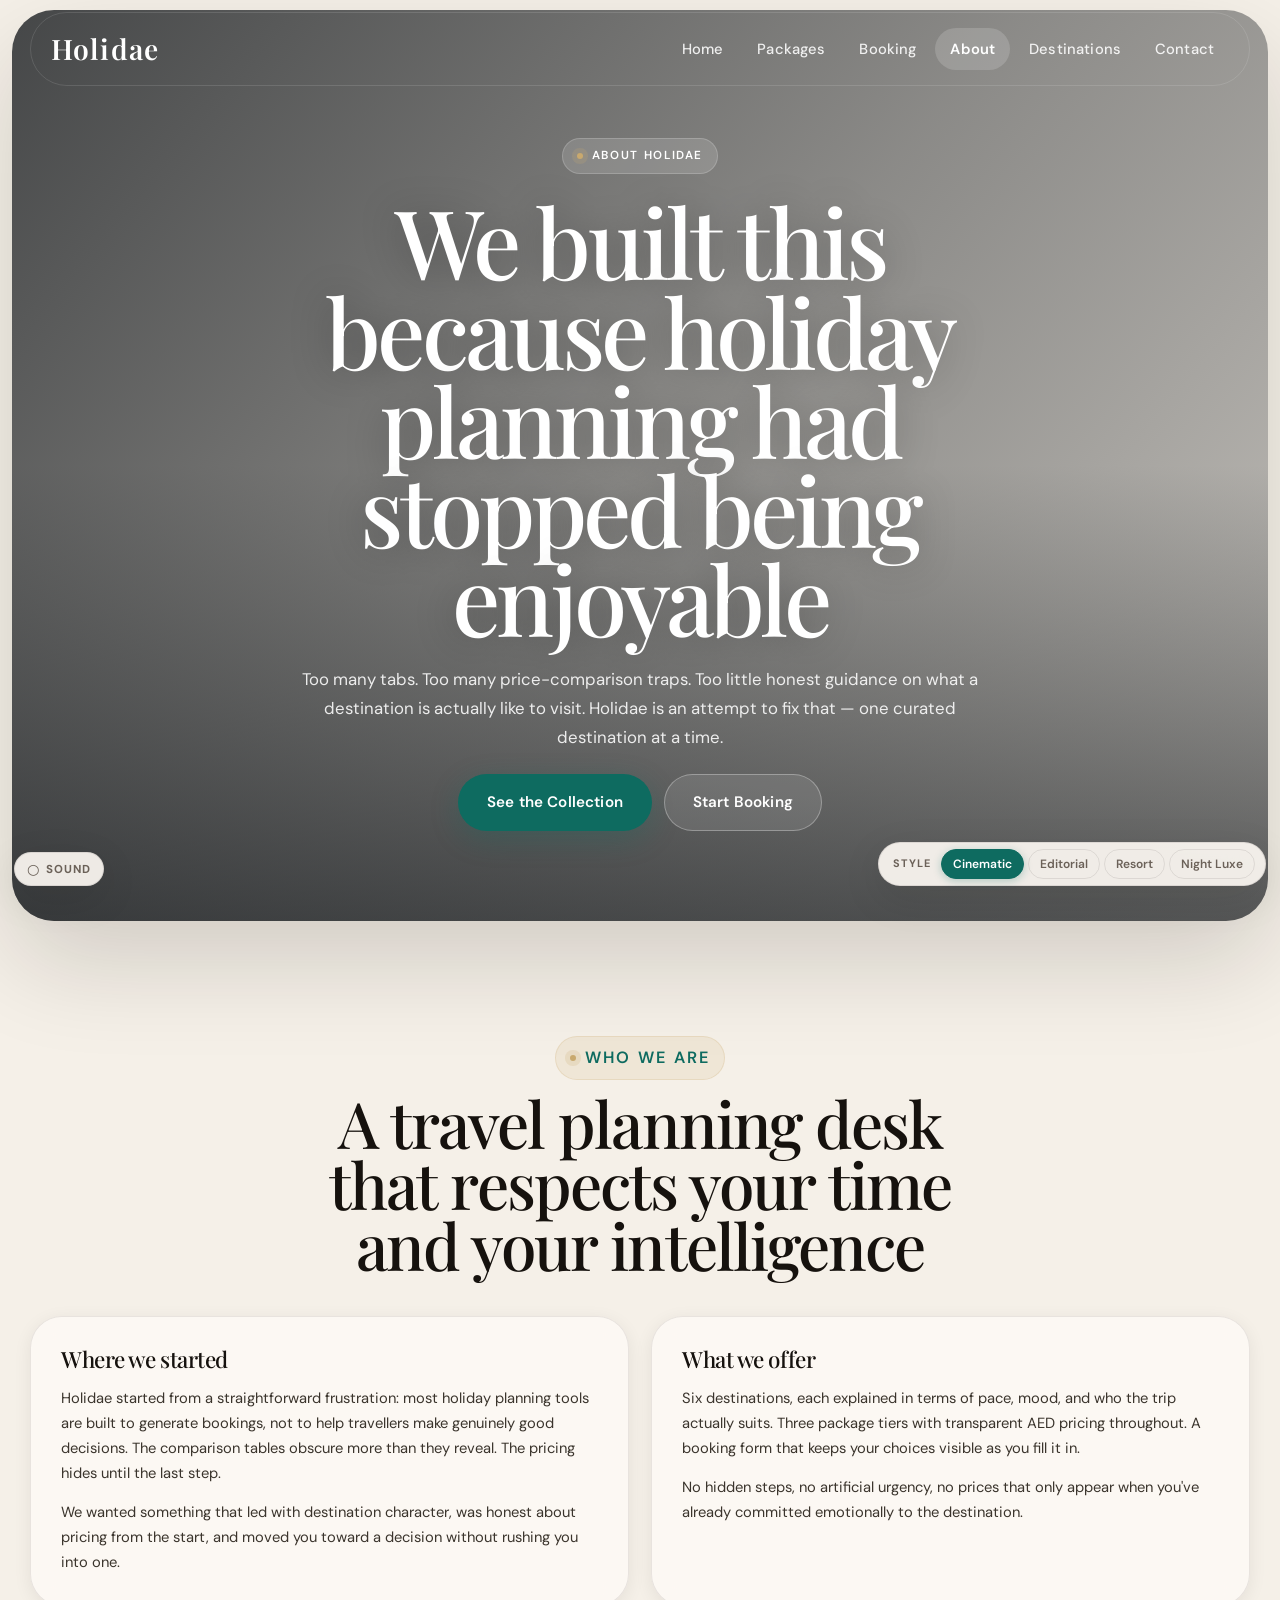
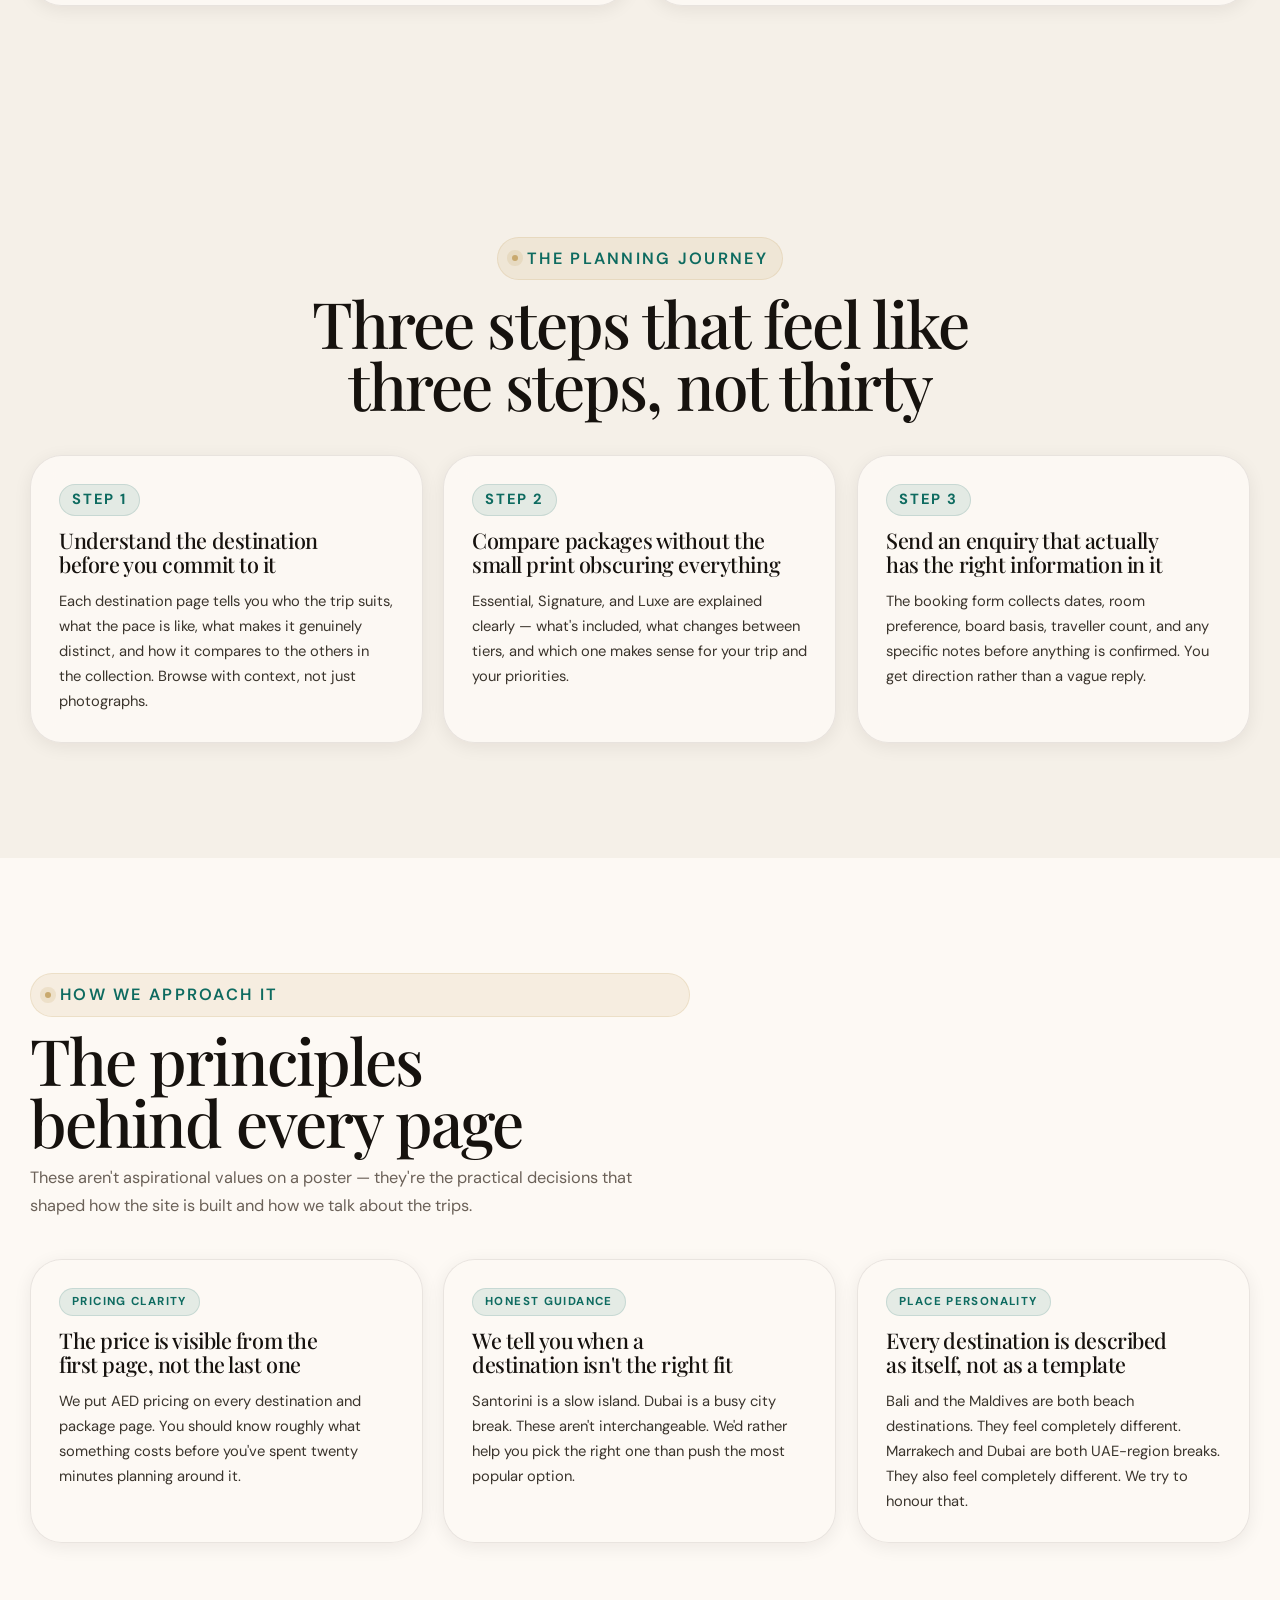
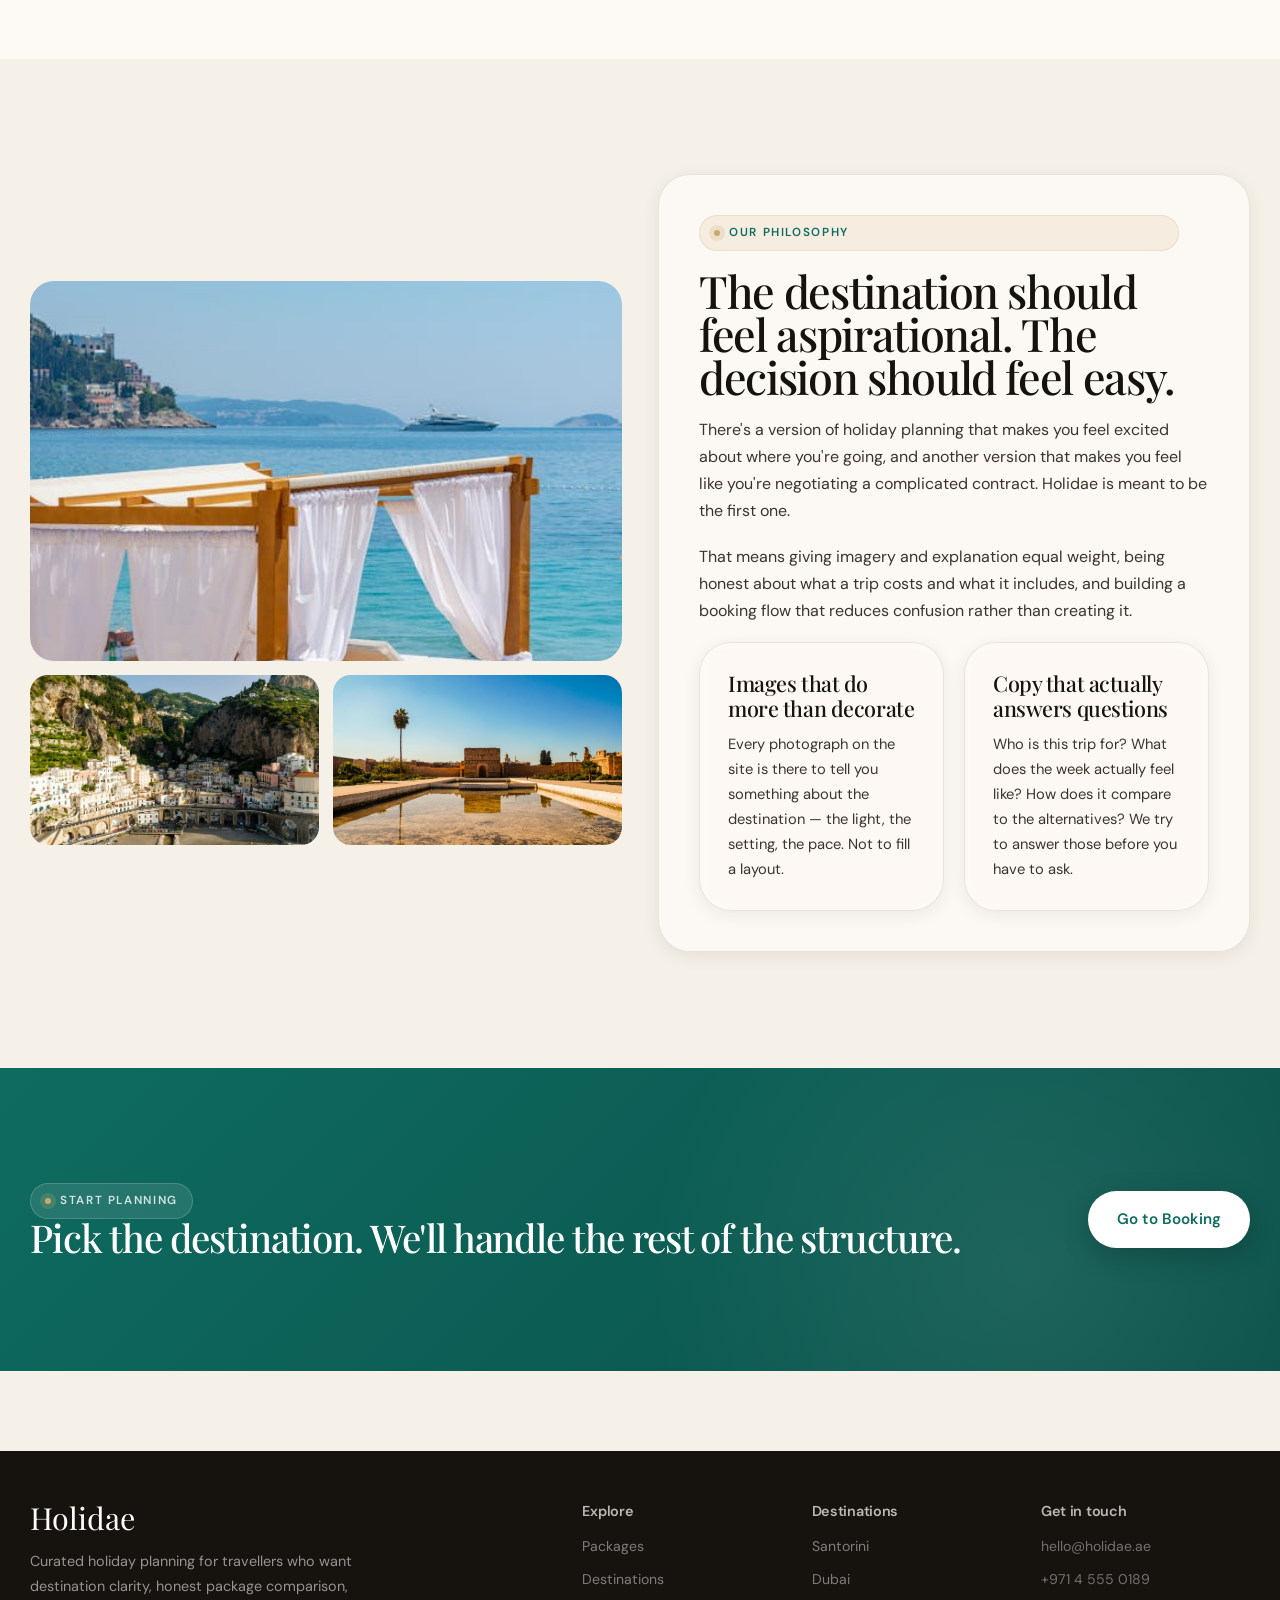
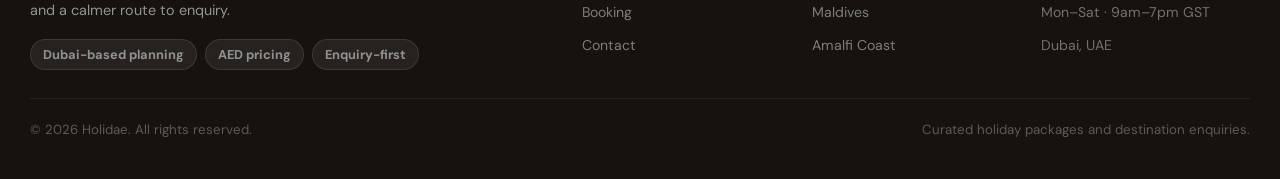
==== commit 0505592f: "Live Website" ====
--- a/pages/about.html
+++ b/pages/about.html
@@ -39,7 +39,7 @@
   <!-- Hero explains the reason behind Holidae before getting into the details. -->
   <section class="video-hero video-hero-small reveal">
     <video class="hero-video" autoplay muted loop playsinline>
-      <source src="../videos/Video 4.mp4" type="video/mp4"/>
+      <source src="../videos/Video 2.mp4" type="video/mp4"/>
     </video>
     <div class="hero-overlay"></div>
     <div class="container video-hero-content">
--- a/css/style.css
+++ b/css/style.css
@@ -1,79 +1,111 @@
+/* ============================================================
+   HOLIDAE — MAIN STYLESHEET
+   Fonts, design tokens, base reset, components, themes, layout.
+   Mobile overrides live in mobile.css.
+   ============================================================ */
+
 @import url('https://fonts.googleapis.com/css2?family=Playfair+Display:ital,wght@0,400;0,500;0,600;0,700;1,400;1,500&family=DM+Sans:ital,opsz,wght@0,9..40,300;0,9..40,400;0,9..40,500;0,9..40,600;1,9..40,300&display=swap');
 
-/* ═══════════════════════════════════════════
-   BASE STYLES — all screen sizes
-═══════════════════════════════════════════ */
-
-/* ═══════════════════════════════════════════
-   BASE STYLES
-═══════════════════════════════════════════ */
-/* Main design values used across the site. */
+
+/* ============================================================
+   DESIGN TOKENS — all colours, spacing, shadows, and easing live here.
+   Changing a theme is just overriding a handful of these variables — nothing else needs touching.
+   ============================================================ */
+
 :root {
-  --sand: #f5f0e8;
-  --sand-light: #faf8f3;
-  --ink: #16120e;
-  --ink-mid: #3a342c;
-  --ink-soft: #6b6158;
-  --teal: #0e6b60;
-  --teal-dark: #0a5149;
-  --teal-light: rgba(14, 107, 96, 0.1);
-  --gold: #c9a96e;
-  --gold-light: rgba(201, 169, 110, 0.14);
-  --cream: #fdf9f4;
-  --white: #ffffff;
-  --border: rgba(22, 18, 14, 0.09);
+  --sand:        #f5f0e8;
+  --sand-light:  #faf8f3;
+  --ink:         #16120e;
+  --ink-mid:     #3a342c;
+  --ink-soft:    #6b6158;
+  --teal:        #0e6b60;
+  --teal-dark:   #0a5149;
+  --teal-light:  rgba(14, 107, 96, 0.1);
+  --gold:        #c9a96e;
+  --gold-light:  rgba(201, 169, 110, 0.14);
+  --cream:       #fdf9f4;
+  --white:       #ffffff;
+  --border:      rgba(22, 18, 14, 0.09);
   --border-soft: rgba(22, 18, 14, 0.05);
-  --r-xs: 12px;
-  --r-sm: 18px;
-  --r-md: 24px;
-  --r-lg: 32px;
-  --r-xl: 42px;
+
+  /* Border radius scale */
+  --r-xs:   12px;
+  --r-sm:   18px;
+  --r-md:   24px;
+  --r-lg:   32px;
+  --r-xl:   42px;
   --r-full: 999px;
+
+  /* Layered shadow system */
   --sh-sm: 0 4px 18px rgba(22, 18, 14, 0.07);
-  --sh-md: 0 12px 40px rgba(22, 18, 14, 0.1);
+  --sh-md: 0 12px 40px rgba(22, 18, 14, 0.10);
   --sh-lg: 0 24px 72px rgba(22, 18, 14, 0.13);
   --sh-xl: 0 40px 100px rgba(22, 18, 14, 0.16);
+
   --font-display: 'Playfair Display', Georgia, serif;
-  --font-body: 'DM Sans', system-ui, sans-serif;
+  --font-body:    'DM Sans', system-ui, sans-serif;
   --max-w: 1220px;
+
+  /* Easing curves */
   --ease-expo: cubic-bezier(0.16, 1, 0.3, 1);
   --ease-back: cubic-bezier(0.34, 1.56, 0.64, 1);
 }
 
-/* These theme blocks are switched by the visual style buttons in JavaScript. */
+/* ── Night Luxe theme ── */
 html[data-holidae-style="night"] {
-  --sand: #0e0c0a;
-  --sand-light: #141210;
-  --ink: #f0ece4;
-  --ink-mid: #c8c0b4;
-  --ink-soft: #8a8278;
-  --border: rgba(240, 236, 228, 0.08);
+  --sand:        #0e0c0a;
+  --sand-light:  #141210;
+  --ink:         #f0ece4;
+  --ink-mid:     #c8c0b4;
+  --ink-soft:    #8a8278;
+  --border:      rgba(240, 236, 228, 0.08);
   --border-soft: rgba(240, 236, 228, 0.04);
-  --cream: #111008;
-  --teal: #3ecfbf;
-  --teal-dark: #2bb8a8;
-  --teal-light: rgba(62, 207, 191, 0.1);
-  --gold: #d4b07a;
-  --gold-light: rgba(212, 176, 122, 0.12);
-}
-
+  --cream:       #111008;
+  --teal:        #3ecfbf;
+  --teal-dark:   #2bb8a8;
+  --teal-light:  rgba(62, 207, 191, 0.10);
+  --gold:        #d4b07a;
+  --gold-light:  rgba(212, 176, 122, 0.12);
+}
+
+/* ── Cinematic (default) explicit token set ── */
+html[data-holidae-style="cinematic"] {
+  --sand:       #f5f0e8;
+  --sand-light: #faf8f3;
+  --ink:        #16120e;
+  --ink-mid:    #3a342c;
+  --ink-soft:   #6b6158;
+  --teal:       #0e6b60;
+  --teal-dark:  #0a5149;
+  --teal-light: rgba(14, 107, 96, 0.1);
+  --gold:       #c9a96e;
+  --gold-light: rgba(201, 169, 110, 0.14);
+  --cream:      #fdf9f4;
+}
+
+/* ── Warm editorial / magazine tone ── */
 html[data-holidae-style="editorial"] {
-  --sand: #f7f2ea;
-  --teal: #8b5e3c;
-  --teal-dark: #6f4a2e;
-  --teal-light: rgba(139, 94, 60, 0.1);
-  --gold: #c17f3a;
-}
-
+  --sand:       #f7f2ea;
+  --teal:       #8b5e3c;
+  --teal-dark:  #6f4a2e;
+  --teal-light: rgba(139, 94, 60, 0.10);
+  --gold:       #c17f3a;
+}
+
+/* ── Fresh coastal tone ── */
 html[data-holidae-style="resort"] {
-  --sand: #f0f7f8;
-  --teal: #1a7a8a;
-  --teal-dark: #156070;
-  --teal-light: rgba(26, 122, 138, 0.1);
-  --gold: #5c9e8f;
-}
-
-/* Basic reset so spacing and sizing stay predictable. */
+  --sand:       #f0f7f8;
+  --teal:       #1a7a8a;
+  --teal-dark:  #156070;
+  --teal-light: rgba(26, 122, 138, 0.10);
+  --gold:       #5c9e8f;
+}
+
+
+/* ============================================================
+   BASE RESET
+   ============================================================ */
+
 *,
 *::before,
 *::after {
@@ -85,6 +117,7 @@
 html {
   scroll-behavior: smooth;
   -webkit-font-smoothing: antialiased;
+  -moz-osx-font-smoothing: grayscale;
 }
 
 body {
@@ -94,101 +127,84 @@
   line-height: 1.65;
   font-size: 16px;
   overflow-x: hidden;
-}
-
-img,
-video {
+  transition: background-color 0.35s ease, color 0.35s ease;
+}
+
+img, video {
   display: block;
   width: 100%;
   max-width: 100%;
 }
 
-img {
-  height: auto;
-}
-
-a {
-  text-decoration: none;
-  color: inherit;
-}
-
-ul,
-ol {
-  padding: 0;
-}
-
-button {
-  cursor: pointer;
-  font: inherit;
-  border: none;
-  background: none;
-}
-
-::-webkit-scrollbar {
-  width: 8px;
-}
-
-::-webkit-scrollbar-track {
-  background: var(--sand-light);
-}
-
-::-webkit-scrollbar-thumb {
-  background: rgba(14, 107, 96, 0.3);
-  border-radius: 99px;
-}
-
+img { height: auto; }
+
+a { text-decoration: none; color: inherit; }
+
+ul, ol { padding: 0; list-style: none; }
+
+button { cursor: pointer; font: inherit; border: none; background: none; }
+
+/* Custom scrollbar */
+::-webkit-scrollbar { width: 8px; }
+::-webkit-scrollbar-track { background: var(--sand-light); }
+::-webkit-scrollbar-thumb { background: rgba(14, 107, 96, 0.28); border-radius: 99px; }
+::-webkit-scrollbar-thumb:hover { background: rgba(14, 107, 96, 0.42); }
+
+/* Visible focus ring */
 :where(a, button, input, select, textarea):focus-visible {
   outline: 3px solid rgba(201, 169, 110, 0.88);
   outline-offset: 4px;
-}
-
-/* Display font is used only where the brand needs to feel more premium. */
-h1,
-h2,
-h3,
-h4,
-.logo,
-.footer-logo {
+  border-radius: 4px;
+}
+
+::selection { background: rgba(14, 107, 96, 0.18); color: var(--ink); }
+::placeholder { color: var(--ink-soft); opacity: 0.7; }
+
+
+/* ============================================================
+   TYPOGRAPHY
+   ============================================================ */
+
+h1, h2, h3, h4, .logo, .footer-logo {
   font-family: var(--font-display);
-  line-height: 1.08;
-  letter-spacing: -0.02em;
   color: var(--ink);
-}
-
-h1,
-h2,
-h3 {
-  font-weight: 500;
-}
-
-p {
-  color: var(--ink-mid);
-  line-height: 1.7;
-}
-
-strong {
-  font-weight: 600;
-  color: var(--ink);
-}
+  text-wrap: balance;
+}
+
+h1, h2, h3 { font-weight: 500; }
+
+h1 { font-size: clamp(2.8rem, 7vw, 6.5rem);   line-height: 0.93; letter-spacing: -0.04em; }
+h2 { font-size: clamp(2.2rem, 5vw, 4.2rem);    line-height: 0.96; letter-spacing: -0.03em; }
+h3 { font-size: clamp(1.15rem, 1.8vw, 1.4rem); line-height: 1.12; letter-spacing: -0.02em; }
+h4 { font-size: clamp(1rem, 1.5vw, 1.2rem);    line-height: 1.2; }
+
+p { color: var(--ink-mid); line-height: 1.7; }
+strong { font-weight: 600; color: var(--ink); }
+
+
+/* ============================================================
+   LAYOUT HELPERS
+   ============================================================ */
 
 .container {
   width: min(100% - 32px, var(--max-w));
   margin: 0 auto;
 }
 
-.section-padding {
-  padding: clamp(72px, 9vw, 120px) 0;
-}
-
-.alt-bg {
-  background: var(--cream);
-}
-
-/* Filled by JavaScript as the user scrolls down the page. */
+.section-padding { padding: clamp(72px, 9vw, 120px) 0; }
+.alt-bg { background: var(--cream); }
+
+/* Scroll offset so anchors don't hide under the sticky header */
+[id] { scroll-margin-top: 90px; }
+
+
+/* ============================================================
+   PAGE PROGRESS BAR
+   ============================================================ */
+
 .page-progress {
   position: fixed;
-  top: 0;
-  left: 0;
+  top: 0; left: 0;
   width: 0;
   height: 3px;
   background: linear-gradient(90deg, var(--teal), var(--gold));
@@ -198,7 +214,11 @@
   box-shadow: 0 0 12px rgba(14, 107, 96, 0.4);
 }
 
-/* Header sits over the hero on landing pages. */
+
+/* ============================================================
+   HEADER & NAVIGATION
+   ============================================================ */
+
 .site-header {
   position: sticky;
   top: 0;
@@ -206,11 +226,11 @@
   transition: all 0.4s var(--ease-expo);
 }
 
+/* On hero pages, the header floats transparently above the video so the full image shows through */
 .site-header-overlay {
   position: absolute;
   width: 100%;
-  top: 0;
-  left: 0;
+  top: 0; left: 0;
   background: transparent;
   border: none;
   backdrop-filter: none;
@@ -229,28 +249,68 @@
   border: 1px solid rgba(255, 255, 255, 0.6);
   backdrop-filter: blur(20px) saturate(1.6);
   box-shadow: var(--sh-md), 0 1px 0 rgba(255, 255, 255, 0.8) inset;
-  transition: all 0.4s var(--ease-expo);
+  transition: box-shadow 0.4s var(--ease-expo), background 0.4s ease, border-color 0.4s ease, backdrop-filter 0.4s ease;
+}
+
+/* On overlay headers (over a dark video hero), start fully transparent
+   so the video fills the pill area and white text stays readable */
+.site-header-overlay .header-wrap {
+  background: transparent;
+  border-color: rgba(255, 255, 255, 0.12);
+  box-shadow: none;
+  backdrop-filter: none;
+}
+
+/* Once the user scrolls, switch to the opaque frosted-glass pill */
+.site-header-overlay.scrolled .header-wrap {
+  background: rgba(253, 249, 244, 0.92);
+  border-color: rgba(255, 255, 255, 0.6);
+  box-shadow: var(--sh-lg), 0 1px 0 rgba(255, 255, 255, 0.8) inset;
+  backdrop-filter: blur(20px) saturate(1.6);
 }
 
 .site-header.scrolled .header-wrap {
   box-shadow: var(--sh-lg), 0 1px 0 rgba(255, 255, 255, 0.8) inset;
 }
+
+/* After scrolling, the pill goes opaque so logo and nav need dark text.
+   JS removes the -light class but we also enforce it here as a CSS safety net. */
+.site-header-overlay.scrolled .nav-list-light a {
+  color: var(--ink-mid);
+}
+
+.site-header-overlay.scrolled .nav-list-light a:hover,
+.site-header-overlay.scrolled .nav-list-light a.active,
+.site-header-overlay.scrolled .nav-list-light a[aria-current="page"] {
+  color: var(--teal);
+  background: var(--teal-light);
+}
+
+.site-header-overlay.scrolled .logo-light {
+  color: var(--teal);
+}
+
+.site-header-overlay.scrolled .nav-toggle-light span {
+  background: var(--ink);
+}
+
+/* Inner pages: the hero is short (video-hero-small) so users land at the
+   top with the header already over a dark video — once they scroll even
+   a pixel, the scrolled state kicks in. This ensures the header text is
+   white at the very top on those pages (the hero is still dark). */
 
 .logo {
   font-size: clamp(1.6rem, 2.2vw, 2rem);
   font-weight: 600;
   color: var(--teal);
   letter-spacing: 0.04em;
+  flex-shrink: 0;
 }
 
 .logo-light,
-.site-header-overlay .logo-light {
-  color: var(--white);
-}
-
-.site-nav {
-  margin-left: auto;
-}
+.site-header-overlay .logo-light { color: var(--white); }
+
+.site-nav { margin-left: auto; }
 
 .nav-list {
   display: flex;
@@ -258,7 +318,6 @@
   justify-content: flex-end;
   gap: 4px;
   flex-wrap: wrap;
-  list-style: none;
 }
 
 .nav-list a {
@@ -271,6 +330,7 @@
   color: var(--ink-mid);
   transition: color 0.25s ease, background 0.25s ease;
   letter-spacing: 0.01em;
+  white-space: nowrap;
 }
 
 .nav-list a:hover,
@@ -281,13 +341,9 @@
 }
 
 .nav-list a.active,
-.nav-list a[aria-current="page"] {
-  font-weight: 600;
-}
-
-.nav-list-light a {
-  color: rgba(255, 255, 255, 0.88);
-}
+.nav-list a[aria-current="page"] { font-weight: 600; }
+
+.nav-list-light a { color: rgba(255, 255, 255, 0.88); }
 
 .nav-list-light a:hover,
 .nav-list-light a.active,
@@ -296,47 +352,38 @@
   background: rgba(255, 255, 255, 0.16);
 }
 
-/* Hidden on desktop, turned into the mobile menu button later. */
+/* Mobile hamburger — hidden on desktop */
 .nav-toggle {
   display: none;
   flex-direction: column;
   gap: 5px;
   padding: 10px;
   border-radius: var(--r-xs);
-  width: 42px;
-  height: 42px;
+  width: 42px; height: 42px;
   justify-content: center;
   align-items: center;
 }
 
 .nav-toggle span {
   display: block;
-  width: 22px;
-  height: 2px;
+  width: 22px; height: 2px;
   background: var(--ink);
   border-radius: 99px;
   transition: all 0.3s var(--ease-expo);
   transform-origin: center;
 }
 
-.nav-toggle-light span {
-  background: var(--white);
-}
-
-.nav-toggle.active span:nth-child(1) {
-  transform: translateY(7px) rotate(45deg);
-}
-
-.nav-toggle.active span:nth-child(2) {
-  opacity: 0;
-  transform: scaleX(0);
-}
-
-.nav-toggle.active span:nth-child(3) {
-  transform: translateY(-7px) rotate(-45deg);
-}
-
-/* Main hero section with the background video. */
+.nav-toggle-light span { background: var(--white); }
+
+.nav-toggle.active span:nth-child(1) { transform: translateY(7px)  rotate(45deg); }
+.nav-toggle.active span:nth-child(2) { opacity: 0; transform: scaleX(0); }
+.nav-toggle.active span:nth-child(3) { transform: translateY(-7px) rotate(-45deg); }
+
+
+/* ============================================================
+   VIDEO HERO
+   ============================================================ */
+
 .video-hero {
   position: relative;
   width: min(calc(100% - 24px), 1400px);
@@ -348,28 +395,25 @@
   box-shadow: var(--sh-xl);
 }
 
-.video-hero-small {
-  min-height: clamp(34rem, 70vh, 48rem);
-}
+.video-hero-small { min-height: clamp(34rem, 70vh, 48rem); }
 
 .hero-video {
   position: absolute;
   inset: 0;
-  width: 100%;
-  height: 100%;
+  width: 100%; height: 100%;
   object-fit: cover;
   transform: scale(1.05);
   transition: transform 8s ease;
 }
 
-.video-hero:hover .hero-video {
-  transform: scale(1);
-}
+.video-hero:hover .hero-video { transform: scale(1); }
 
 .hero-overlay {
   position: absolute;
   inset: 0;
-  background: linear-gradient(130deg, rgba(10, 14, 18, 0.75) 0%, rgba(10, 14, 18, 0.45) 50%, rgba(10, 14, 18, 0.2) 100%), linear-gradient(0deg, rgba(10, 14, 18, 0.6) 0%, transparent 50%);
+  background:
+    linear-gradient(130deg, rgba(10,14,18,0.75) 0%, rgba(10,14,18,0.45) 50%, rgba(10,14,18,0.2) 100%),
+    linear-gradient(0deg, rgba(10,14,18,0.6) 0%, transparent 50%);
 }
 
 .video-hero-content {
@@ -392,16 +436,20 @@
   letter-spacing: -0.04em;
   color: var(--white);
   max-width: 12ch;
-  text-wrap: balance;
-  text-shadow: 0 2px 40px rgba(0, 0, 0, 0.3);
+  text-shadow: 0 2px 40px rgba(0,0,0,0.3);
 }
 
 .video-hero-content p:not(.eyebrow) {
-  color: rgba(255, 255, 255, 0.88);
+  color: rgba(255,255,255,0.88);
   max-width: 58ch;
   font-size: 1.05rem;
   line-height: 1.72;
 }
+
+
+/* ============================================================
+   EYEBROW LABELS
+   ============================================================ */
 
 .eyebrow {
   display: inline-flex;
@@ -413,26 +461,37 @@
   font-weight: 600;
   letter-spacing: 0.14em;
   text-transform: uppercase;
-  background: rgba(255, 255, 255, 0.14);
-  border: 1px solid rgba(255, 255, 255, 0.18);
+  font-family: var(--font-body);
+  background: rgba(255,255,255,0.14);
+  border: 1px solid rgba(255,255,255,0.18);
   color: var(--white);
 }
 
 .eyebrow::before {
   content: '';
-  width: 6px;
-  height: 6px;
+  width: 6px; height: 6px;
   border-radius: 50%;
   background: var(--gold);
-  box-shadow: 0 0 0 5px rgba(201, 169, 110, 0.2);
+  box-shadow: 0 0 0 5px rgba(201,169,110,0.2);
   flex-shrink: 0;
+  animation: eyebrow-pulse 2.4s ease-in-out infinite;
 }
 
 .eyebrow:not(.eyebrow-light) {
   background: var(--gold-light);
-  border-color: rgba(201, 169, 110, 0.22);
+  border-color: rgba(201,169,110,0.22);
   color: var(--teal);
 }
+
+@keyframes eyebrow-pulse {
+  0%, 100% { box-shadow: 0 0 0 3px rgba(201,169,110,0.18); }
+  50%       { box-shadow: 0 0 0 6px rgba(201,169,110,0.08); }
+}
+
+
+/* ============================================================
+   BUTTONS
+   ============================================================ */
 
 .hero-buttons {
   display: flex;
@@ -441,7 +500,6 @@
   justify-content: center;
 }
 
-/* Button styles are reused across the whole site. */
 .btn {
   display: inline-flex;
   align-items: center;
@@ -455,7 +513,7 @@
   font-size: 0.95rem;
   letter-spacing: 0.01em;
   border: 1.5px solid transparent;
-  box-shadow: 0 8px 28px rgba(14, 107, 96, 0.28);
+  box-shadow: 0 8px 28px rgba(14,107,96,0.28);
   transition: transform 0.3s var(--ease-back), box-shadow 0.3s ease, background 0.25s ease;
   position: relative;
   overflow: hidden;
@@ -466,36 +524,29 @@
   content: '';
   position: absolute;
   inset: 0;
-  background: linear-gradient(110deg, transparent 30%, rgba(255, 255, 255, 0.28) 50%, transparent 70%);
+  background: linear-gradient(110deg, transparent 30%, rgba(255,255,255,0.28) 50%, transparent 70%);
   transform: translateX(-140%);
   transition: transform 0.7s ease;
+  pointer-events: none;
 }
 
 .btn:hover {
   transform: translateY(-2px);
-  box-shadow: 0 14px 40px rgba(14, 107, 96, 0.34);
+  box-shadow: 0 14px 40px rgba(14,107,96,0.34);
   background: var(--teal-dark);
 }
 
-.btn:hover::after {
-  transform: translateX(140%);
-}
-
-.btn:active {
-  transform: translateY(0);
-}
+.btn:hover::after { transform: translateX(140%); }
+.btn:active { transform: translateY(0); }
 
 .btn-ghost {
-  background: rgba(255, 255, 255, 0.1);
-  border-color: rgba(255, 255, 255, 0.3);
+  background: rgba(255,255,255,0.10);
+  border-color: rgba(255,255,255,0.30);
   color: var(--white);
   box-shadow: none;
 }
 
-.btn-ghost:hover {
-  background: rgba(255, 255, 255, 0.2);
-  box-shadow: none;
-}
+.btn-ghost:hover { background: rgba(255,255,255,0.20); box-shadow: none; }
 
 .btn-secondary {
   background: transparent;
@@ -504,14 +555,9 @@
   box-shadow: none;
 }
 
-.btn-secondary:hover {
-  background: var(--teal-light);
-  transform: translateY(-2px);
-}
-
-.full-width {
-  width: 100%;
-}
+.btn-secondary:hover { background: var(--teal-light); transform: translateY(-2px); }
+
+.full-width { width: 100%; }
 
 .text-link {
   display: inline-flex;
@@ -523,20 +569,27 @@
   border-bottom: 1px solid transparent;
   transition: border-color 0.25s ease, gap 0.25s ease;
   padding-bottom: 1px;
-}
-
-.text-link::after {
-  content: '→';
-  transition: transform 0.25s ease;
-}
-
-.text-link:hover {
-  border-color: var(--teal);
-}
-
-.text-link:hover::after {
-  transform: translateX(3px);
-}
+  position: relative;
+}
+
+.text-link::after { content: '→'; transition: transform 0.25s ease; }
+
+.text-link::before {
+  content: '';
+  position: absolute;
+  bottom: -1px; left: 0;
+  width: 0; height: 1px;
+  background: var(--teal);
+  transition: width 0.3s var(--ease-expo);
+}
+
+.text-link:hover::after { transform: translateX(3px); }
+.text-link:hover::before { width: 100%; }
+
+
+/* ============================================================
+   SECTION HEADINGS
+   ============================================================ */
 
 .section-heading {
   max-width: 760px;
@@ -545,34 +598,28 @@
   margin-bottom: 40px;
 }
 
-.section-heading h2 {
-  font-size: clamp(2.2rem, 5vw, 4.2rem);
-  line-height: 0.96;
-  letter-spacing: -0.03em;
-  text-wrap: balance;
-}
-
-.section-heading p {
-  color: var(--ink-soft);
-  max-width: 60ch;
-  font-size: 1.02rem;
-}
-
-.section-heading-center {
-  margin-inline: auto;
-  text-align: center;
-}
-
-.section-heading-center > * {
-  margin-inline: auto;
-}
-
-.section-heading-left {
-  text-align: left;
-  margin-inline: 0;
-}
-
-/* Shared card base so different sections keep the same visual style. */
+.section-heading h2 { font-size: clamp(2.2rem, 5vw, 4.2rem); line-height: 0.96; letter-spacing: -0.03em; }
+.section-heading p  { color: var(--ink-soft); max-width: 60ch; font-size: 1.02rem; }
+
+.section-heading-center { margin-inline: auto; text-align: center; }
+.section-heading-center > * { margin-inline: auto; }
+.section-heading-left   { text-align: left; margin-inline: 0; }
+
+.section-divider {
+  width: 48px; height: 2px;
+  background: linear-gradient(90deg, var(--teal), var(--gold));
+  border-radius: 99px;
+  margin: 6px 0;
+}
+
+.section-heading .section-divider     { margin: 0 auto; }
+.section-heading-left .section-divider { margin-left: 0; }
+
+
+/* ============================================================
+   CARD SURFACES — shared translucent base
+   ============================================================ */
+
 .content-box,
 .deal-card,
 .destination-card,
@@ -597,7 +644,10 @@
 .package-route-card,
 .trust-card,
 .destination-switch,
-.package-builder-card {
+.package-builder-card,
+.package-hub-card,
+.enquiry-next-card,
+.trust-sidebar-card {
   background: rgba(253, 249, 244, 0.9);
   border: 1px solid var(--border);
   border-radius: var(--r-lg);
@@ -605,6 +655,7 @@
   backdrop-filter: blur(12px);
 }
 
+/* Cards that lift on hover */
 .interactive-card,
 .deal-card,
 .destination-card,
@@ -629,16 +680,48 @@
 .shortlist-card:hover {
   transform: translateY(-7px);
   box-shadow: var(--sh-lg);
-  border-color: rgba(14, 107, 96, 0.2);
-}
-
+  border-color: rgba(14,107,96,0.2);
+}
+
+.interactive-card:focus-within {
+  outline: 3px solid rgba(201, 169, 110, 0.7);
+  outline-offset: 3px;
+}
+
+/* Shimmer sweep on image cards */
+.deal-card,
+.destination-card,
+.journey-card,
+.info-card,
+.route-card,
+.review-card,
+.occasion-card {
+  position: relative;
+  overflow: hidden;
+}
+
+.deal-card::after,
+.destination-card::after,
+.journey-card::after {
+  content: '';
+  position: absolute;
+  inset: 0;
+  background: linear-gradient(105deg, transparent 30%, rgba(255,255,255,0.06) 50%, transparent 70%);
+  transform: translateX(-120%);
+  transition: transform 0.7s ease;
+  pointer-events: none;
+  z-index: 1;
+}
+
+.deal-card:hover::after,
+.destination-card:hover::after,
+.journey-card:hover::after { transform: translateX(120%); }
+
+/* Image zoom on hover */
 .deal-card img,
 .destination-card img,
 .journey-card img,
-.lookbook-card img,
-.image-band-card img,
-.stack-large,
-.stack-small {
+.lookbook-card img {
   transition: transform 0.7s var(--ease-expo), filter 0.7s ease;
 }
 
@@ -649,15 +732,33 @@
   filter: saturate(1.08);
 }
 
-.stack-large:hover,
-.stack-small:hover {
-  transform: scale(1.04);
-}
-
-/* Main grid layouts used by the bigger sections. */
+/* Theme transitions — surfaces fade, not cut, when the theme changes */
+.deal-card,
+.destination-card,
+.info-card,
+.route-card,
+.review-card,
+.journey-card,
+.editorial-panel,
+.booking-form-panel,
+.content-box,
+.header-wrap {
+  transition:
+    background-color 0.35s ease,
+    border-color 0.35s ease,
+    color 0.35s ease,
+    transform 0.35s var(--ease-expo),
+    box-shadow 0.35s ease;
+}
+
+
+/* ============================================================
+   GRID LAYOUTS
+   ============================================================ */
+
 .card-grid {
   display: grid;
-  grid-template-columns: repeat(auto-fill, minmax(300px, 1fr));
+  grid-template-columns: repeat(auto-fill, minmax(280px, 1fr));
   gap: 22px;
 }
 
@@ -668,60 +769,53 @@
 .brand-principles-grid,
 .contact-route-grid,
 .destination-mood-grid,
-.booking-occasion-grid {
+.booking-occasion-grid,
+.package-advice-grid {
   display: grid;
   grid-template-columns: repeat(3, minmax(0, 1fr));
   gap: 20px;
 }
 
-.feature-points {
-  display: grid;
-  grid-template-columns: repeat(2, 1fr);
-  gap: 20px;
-}
-
-.feature-points-wide {
-  display: grid;
-  grid-template-columns: repeat(3, 1fr);
-  gap: 20px;
-}
-
-.stats-grid {
-  display: grid;
-  grid-template-columns: repeat(4, 1fr);
-  gap: 18px;
-}
+.feature-points      { display: grid; grid-template-columns: repeat(2, 1fr); gap: 20px; }
+.feature-points-wide { display: grid; grid-template-columns: repeat(3, 1fr); gap: 20px; }
+.stats-grid          { display: grid; grid-template-columns: repeat(4, 1fr); gap: 18px; }
+.travel-fit-grid     { display: grid; grid-template-columns: repeat(2, 1fr); gap: 20px; }
+.review-grid         { display: grid; grid-template-columns: repeat(3, 1fr); gap: 20px; }
 
 .about-grid,
 .package-hub-grid,
-.lookbook-grid {
+.lookbook-grid { display: grid; grid-template-columns: repeat(2, minmax(0, 1fr)); gap: 22px; }
+
+.split-grid {
   display: grid;
-  grid-template-columns: repeat(2, minmax(0, 1fr));
-  gap: 22px;
-}
-
-.split-grid,
-.booking-grid,
-.two-column-layout,
-.contact-grid,
-.trip-brief-card {
-  display: grid;
-  gap: clamp(24px, 3vw, 36px);
-  align-items: start;
-}
-
-.split-grid {
   grid-template-columns: 1fr 1fr;
   align-items: center;
-}
+  gap: clamp(22px, 4vw, 50px);
+}
+
+.split-grid-reverse {
+  display: grid;
+  grid-template-columns: 1fr 1fr;
+  align-items: center;
+  gap: clamp(24px, 3vw, 36px);
+}
+
+.split-grid-reverse > *:first-child { order: 2; }
+.split-grid-reverse > *:last-child  { order: 1; }
 
 .booking-grid,
 .contact-grid {
+  display: grid;
   grid-template-columns: minmax(0, 1.5fr) minmax(0, 1fr);
+  gap: clamp(20px, 3vw, 36px);
+  align-items: start;
 }
 
 .two-column-layout {
+  display: grid;
   grid-template-columns: minmax(0, 1.6fr) minmax(0, 1fr);
+  gap: clamp(20px, 3vw, 36px);
+  align-items: start;
 }
 
 .shortlist-grid {
@@ -739,9 +833,23 @@
   margin-top: 18px;
 }
 
-.trust-grid-compact {
+.trust-grid-compact { grid-template-columns: repeat(3, minmax(0, 1fr)); }
+
+.featured-deals .card-grid {
   grid-template-columns: repeat(3, minmax(0, 1fr));
-}
+  gap: 22px;
+}
+
+.collection-spotlight .spotlight-grid {
+  grid-template-columns: 1.1fr 0.9fr;
+  align-items: center;
+  gap: clamp(24px, 4vw, 52px);
+}
+
+
+/* ============================================================
+   STAT CARDS
+   ============================================================ */
 
 .mini-card.stat-card {
   padding: 28px 24px;
@@ -765,30 +873,18 @@
   line-height: 1.4;
 }
 
+
+/* ============================================================
+   DEAL / DESTINATION / JOURNEY CARDS
+   ============================================================ */
+
 .deal-card,
 .destination-card,
-.journey-card,
-.lookbook-card {
-  overflow: hidden;
-}
-
-.deal-card,
-.destination-card,
-.journey-card {
-  display: flex;
-  flex-direction: column;
-}
-
-.deal-card img {
-  height: 240px;
-  object-fit: cover;
-}
-
+.journey-card { overflow: hidden; display: flex; flex-direction: column; }
+
+.deal-card img                { height: 240px; object-fit: cover; }
 .destination-card img,
-.journey-card img {
-  height: 260px;
-  object-fit: cover;
-}
+.journey-card img             { height: 260px; object-fit: cover; }
 
 .card-content,
 .journey-card-body,
@@ -800,17 +896,9 @@
   flex: 1;
 }
 
-.card-content h3 {
-  font-size: 1.25rem;
-}
-
-.destination-card .card-content h3 {
-  font-size: 1.3rem;
-}
-
-.card-content p {
-  font-size: 0.92rem;
-}
+.card-content h3               { font-size: 1.25rem; }
+.destination-card .card-content h3 { font-size: 1.3rem; }
+.card-content p                { font-size: 0.92rem; }
 
 .card-content .price {
   font-family: var(--font-display);
@@ -822,9 +910,12 @@
 
 .card-content .text-link,
 .shortlist-card .text-link,
-.response-step .text-link {
-  margin-top: auto;
-}
+.response-step .text-link { margin-top: auto; }
+
+
+/* ============================================================
+   ROUTE / INFO / OCCASION CARDS
+   ============================================================ */
 
 .route-card,
 .feature-point,
@@ -843,11 +934,9 @@
 
 .route-card,
 .response-step,
-.shortlist-card {
-  min-height: 220px;
-  overflow: hidden;
-}
-
+.shortlist-card { min-height: 220px; overflow: hidden; }
+
+/* Kicker / step badges */
 .route-step,
 .step-label,
 .response-step > span,
@@ -867,63 +956,65 @@
   text-transform: uppercase;
   background: var(--teal-light);
   color: var(--teal);
-  border: 1px solid rgba(14, 107, 96, 0.14);
+  border: 1px solid rgba(14,107,96,0.14);
 }
 
 .response-step > span,
 .shortlist-card > span,
 .trust-kicker {
   background: var(--gold-light);
-  border-color: rgba(201, 169, 110, 0.22);
-}
-
-.route-card h3,
-.feature-point h3,
-.info-card h3,
-.occasion-card h3,
-.response-step h3,
-.shortlist-card h3,
-.package-route-card h3,
-.trust-card h3 {
+  border-color: rgba(201,169,110,0.22);
+}
+
+.route-card h3, .feature-point h3, .info-card h3,
+.occasion-card h3, .response-step h3, .shortlist-card h3,
+.package-route-card h3, .trust-card h3 {
   font-size: clamp(1.12rem, 1.8vw, 1.35rem);
   line-height: 1.14;
-  text-wrap: balance;
-}
-
-.route-card p,
-.feature-point p,
-.info-card p,
-.occasion-card p,
-.response-step p,
-.shortlist-card p,
-.package-route-card p,
-.trust-card p {
-  font-size: 0.92rem;
-  margin: 0;
-}
-
-.route-card p,
-.occasion-card p {
-  flex: 1;
-}
-
+}
+
+.route-card p, .feature-point p, .info-card p,
+.occasion-card p, .response-step p, .shortlist-card p,
+.package-route-card p, .trust-card p { font-size: 0.92rem; margin: 0; }
+
+.route-card p, .occasion-card p { flex: 1; }
+
+/* The featured/recommended card gets a gentle border pulse to draw attention without being annoying */
 .route-card-featured,
 .package-level-featured {
-  background: linear-gradient(145deg, rgba(14, 107, 96, 0.1), rgba(253, 249, 244, 0.95));
-  border-color: rgba(14, 107, 96, 0.18);
-}
+  background: linear-gradient(145deg, rgba(14,107,96,0.10), rgba(253,249,244,0.95));
+  border-color: rgba(14,107,96,0.18);
+  animation: holidae-border-pulse 3.5s ease-in-out infinite;
+}
+
+@keyframes holidae-border-pulse {
+  0%, 100% { border-color: rgba(14,107,96,0.18); }
+  50%       { border-color: rgba(14,107,96,0.36); }
+}
+
+
+/* ============================================================
+   JOURNEY CARDS
+   ============================================================ */
 
 .journey-card-body {
+  padding: 22px;
+  display: flex;
+  flex-direction: column;
   gap: 12px;
-}
-
-.journey-card-featured {
-  transform: translateY(-16px);
-}
-
-.journey-card-featured:hover {
-  transform: translateY(-22px);
-}
+  flex: 1;
+}
+
+/* Featured journey card lifts on desktop only */
+@media (min-width: 701px) {
+  .journey-card-featured { transform: translateY(-16px); }
+  .journey-card-featured:hover { transform: translateY(-22px) !important; }
+}
+
+
+/* ============================================================
+   EDITORIAL / IMAGE PANELS
+   ============================================================ */
 
 .editorial-panel {
   padding: clamp(28px, 3.5vw, 40px);
@@ -932,22 +1023,10 @@
   gap: 18px;
 }
 
-.editorial-panel h2 {
-  font-size: clamp(1.8rem, 3.5vw, 3rem);
-  text-wrap: balance;
-}
-
-.editorial-panel p {
-  max-width: 56ch;
-}
-
-.image-stack,
-.image-band-stack,
-.insight-band,
-.image-detail-list {
-  display: grid;
-  gap: 14px;
-}
+.editorial-panel h2 { font-size: clamp(1.8rem, 3.5vw, 3rem); }
+.editorial-panel p  { max-width: 56ch; }
+
+.image-stack, .image-band-stack, .insight-band, .image-detail-list { display: grid; gap: 14px; }
 
 .stack-large {
   height: 380px;
@@ -956,11 +1035,7 @@
   cursor: pointer;
 }
 
-.stack-small-row {
-  display: grid;
-  grid-template-columns: 1fr 1fr;
-  gap: 14px;
-}
+.stack-small-row { display: grid; grid-template-columns: 1fr 1fr; gap: 14px; }
 
 .stack-small {
   height: 170px;
@@ -969,10 +1044,7 @@
   cursor: pointer;
 }
 
-.image-band-card {
-  padding: 14px;
-  overflow: hidden;
-}
+.image-band-card { padding: 14px; overflow: hidden; }
 
 .image-band-layout,
 .image-band-layout.reverse-band {
@@ -981,25 +1053,10 @@
   gap: 14px;
 }
 
-.image-band-layout.reverse-band {
-  grid-template-columns: 0.9fr 1.1fr;
-}
-
-.image-band-large {
-  width: 100%;
-  height: 430px;
-  object-fit: cover;
-  border-radius: var(--r-md);
-  cursor: pointer;
-}
-
-.image-band-small {
-  width: 100%;
-  height: 208px;
-  object-fit: cover;
-  border-radius: var(--r-sm);
-  cursor: pointer;
-}
+.image-band-layout.reverse-band { grid-template-columns: 0.9fr 1.1fr; }
+
+.image-band-large { width: 100%; height: 430px; object-fit: cover; border-radius: var(--r-md); cursor: pointer; }
+.image-band-small { width: 100%; height: 208px; object-fit: cover; border-radius: var(--r-sm); cursor: pointer; }
 
 .insight-band > div {
   display: grid;
@@ -1007,19 +1064,27 @@
   padding: 14px 16px;
   border-radius: var(--r-sm);
   border: 1px solid var(--border);
-  background: rgba(253, 249, 244, 0.5);
-}
-
-.insight-band strong {
-  font-size: 0.9rem;
-}
-
-.insight-band span {
-  font-size: 0.88rem;
-  color: var(--ink-soft);
-}
-
-/* Big final CTA section. */
+  background: rgba(253,249,244,0.5);
+}
+
+.insight-band strong { font-size: 0.9rem; }
+.insight-band span   { font-size: 0.88rem; color: var(--ink-soft); }
+
+/* Image hover zoom — pointer devices only */
+@media (hover: hover) {
+  .lookbook-hero, .stack-large, .stack-small, .image-band-large, .image-band-small {
+    transition: transform 0.7s var(--ease-expo), filter 0.5s ease;
+    cursor: pointer;
+  }
+  .lookbook-hero:hover, .stack-large:hover, .stack-small:hover { transform: scale(1.04); filter: saturate(1.08); }
+  .image-band-large:hover, .image-band-small:hover             { transform: scale(1.03); filter: saturate(1.06); }
+}
+
+
+/* ============================================================
+   CTA BANNER
+   ============================================================ */
+
 .cta-banner {
   background: linear-gradient(135deg, var(--teal) 0%, var(--teal-dark) 100%);
   position: relative;
@@ -1029,70 +1094,45 @@
 .cta-banner::before {
   content: '';
   position: absolute;
-  top: -60%;
-  right: -10%;
+  top: -60%; right: -10%;
   width: 60%;
   aspect-ratio: 1;
-  background: radial-gradient(circle, rgba(255, 255, 255, 0.08) 0%, transparent 70%);
+  background: radial-gradient(circle, rgba(255,255,255,0.08) 0%, transparent 70%);
   border-radius: 50%;
 }
 
-.cta-wrap {
-  display: flex;
-  align-items: center;
-  justify-content: space-between;
-  gap: 24px;
-  flex-wrap: wrap;
-}
+.cta-wrap { display: flex; align-items: center; justify-content: space-between; gap: 24px; flex-wrap: wrap; }
 
 .cta-wrap .eyebrow {
-  color: rgba(255, 255, 255, 0.8);
-  background: rgba(255, 255, 255, 0.1);
-  border-color: rgba(255, 255, 255, 0.16);
-}
-
-.cta-wrap h2 {
-  font-size: clamp(1.8rem, 3vw, 2.8rem);
-  color: var(--white);
-}
+  color: rgba(255,255,255,0.8);
+  background: rgba(255,255,255,0.10);
+  border-color: rgba(255,255,255,0.16);
+}
+
+.cta-wrap h2 { font-size: clamp(1.8rem, 3vw, 2.8rem); color: var(--white); }
 
 .cta-wrap .btn {
   background: var(--white);
   color: var(--teal);
-  box-shadow: 0 8px 28px rgba(0, 0, 0, 0.2);
-}
-
-.cta-wrap .btn:hover {
-  background: var(--sand);
-  transform: translateY(-2px);
-}
-
-/* Forms share the same layout on booking and contact pages. */
-.booking-form {
-  display: flex;
-  flex-direction: column;
-  gap: 18px;
-}
+  box-shadow: 0 8px 28px rgba(0,0,0,0.2);
+  flex-shrink: 0;
+}
+
+.cta-wrap .btn:hover { background: var(--sand); transform: translateY(-2px); }
+
+
+/* ============================================================
+   FORMS
+   ============================================================ */
+
+.booking-form { display: flex; flex-direction: column; gap: 18px; }
 
 .form-row,
-.form-grid {
-  display: grid;
-  grid-template-columns: 1fr 1fr;
-  gap: 16px;
-}
-
-label {
-  display: block;
-  font-size: 0.85rem;
-  font-weight: 600;
-  color: var(--ink-mid);
-  margin-bottom: 7px;
-  letter-spacing: 0.01em;
-}
-
-input,
-select,
-textarea {
+.form-grid { display: grid; grid-template-columns: 1fr 1fr; gap: 16px; }
+
+label { display: block; font-size: 0.85rem; font-weight: 600; color: var(--ink-mid); margin-bottom: 7px; letter-spacing: 0.01em; }
+
+input, select, textarea {
   width: 100%;
   padding: 14px 18px;
   background: var(--white);
@@ -1106,38 +1146,40 @@
   appearance: none;
 }
 
-input:focus,
-select:focus,
-textarea:focus {
+input:focus, select:focus, textarea:focus {
   outline: none;
   border-color: var(--teal);
-  box-shadow: 0 0 0 3px rgba(14, 107, 96, 0.12);
-}
-
-input:invalid,
-select:invalid,
-textarea:invalid {
-  box-shadow: none;
-}
-
-textarea {
-  min-height: 140px;
-  resize: vertical;
-}
-
-.form-btn {
-  width: 100%;
-  margin-top: 4px;
-}
+  box-shadow: 0 0 0 3px rgba(14,107,96,0.12);
+}
+
+input:invalid, select:invalid, textarea:invalid { box-shadow: none; }
+
+textarea { min-height: 140px; resize: vertical; }
+
+input:disabled, select:disabled, textarea:disabled, button:disabled { opacity: 0.48; cursor: not-allowed; }
+
+select {
+  background-image: url("data:image/svg+xml,%3Csvg xmlns='http://www.w3.org/2000/svg' width='12' height='8' viewBox='0 0 12 8'%3E%3Cpath d='M1 1l5 5 5-5' stroke='%236b6158' stroke-width='1.5' fill='none' stroke-linecap='round'/%3E%3C/svg%3E");
+  background-repeat: no-repeat;
+  background-position: right 16px center;
+  padding-right: 42px;
+}
+
+select option { font-family: var(--font-body); color: var(--ink); background: var(--cream); }
+
+input[type="date"]::-webkit-calendar-picker-indicator { opacity: 0.55; cursor: pointer; }
+input[type="number"]::-webkit-inner-spin-button,
+input[type="number"]::-webkit-outer-spin-button { opacity: 0.5; }
+
+.form-btn { width: 100%; margin-top: 4px; }
 
 .form-message,
 #form-message {
   min-height: 0;
-  margin-top: 2px;
   padding: 14px 18px;
   border-radius: var(--r-sm);
-  border: 1px solid rgba(14, 107, 96, 0.16);
-  background: rgba(14, 107, 96, 0.07);
+  border: 1px solid rgba(14,107,96,0.16);
+  background: rgba(14,107,96,0.07);
   color: var(--teal-dark);
   font-weight: 600;
   font-size: 0.92rem;
@@ -1145,56 +1187,26 @@
 }
 
 .form-message:empty,
-#form-message:empty {
-  display: none;
-}
+#form-message:empty { display: none; }
 
 .form-message.error,
-#form-message.error {
-  border-color: rgba(160, 64, 48, 0.24);
-  background: rgba(160, 64, 48, 0.08);
-  color: #8a2f22;
-}
+#form-message.error { border-color: rgba(160,64,48,0.24); background: rgba(160,64,48,0.08); color: #8a2f22; }
+
+
+/* ============================================================
+   BOOKING FORM PANEL + SIDE COLUMN
+   ============================================================ */
 
 .booking-form-panel,
-.content-box {
-  padding: clamp(22px, 2.5vw, 30px);
-  display: flex;
-  flex-direction: column;
-  gap: 14px;
-}
-
-.booking-form-panel {
-  gap: 22px;
-}
-
-.content-box h2 {
-  font-size: 1.35rem;
-  line-height: 1.1;
-  text-wrap: balance;
-}
-
-.content-box p {
-  font-size: 0.92rem;
-}
-
-.form-stage-heading {
-  display: grid;
-  gap: 6px;
-}
-
-.form-stage-heading p {
-  font-size: 0.9rem;
-}
-
-.form-note-band,
-.package-meta-list,
-.summary-tag-row,
-.footer-micro {
-  display: flex;
-  flex-wrap: wrap;
-  gap: 8px;
-}
+.content-box { padding: clamp(22px, 2.5vw, 30px); display: flex; flex-direction: column; gap: 14px; }
+.booking-form-panel { gap: 22px; }
+.content-box h2 { font-size: 1.35rem; line-height: 1.1; }
+.content-box p  { font-size: 0.92rem; }
+
+.form-stage-heading { display: grid; gap: 6px; }
+.form-stage-heading p { font-size: 0.9rem; }
+
+.form-note-band, .package-meta-list, .summary-tag-row, .footer-micro { display: flex; flex-wrap: wrap; gap: 8px; }
 
 .note-tag,
 .form-note-band span,
@@ -1209,121 +1221,79 @@
   font-weight: 700;
   line-height: 1.2;
   background: var(--teal-light);
-  border: 1px solid rgba(14, 107, 96, 0.14);
+  border: 1px solid rgba(14,107,96,0.14);
   color: var(--teal);
 }
 
-.summary-tag {
-  font-weight: 500;
-  color: var(--ink-mid);
-}
-
-.side-column {
-  display: grid;
-  gap: 20px;
-  align-content: start;
-}
+.summary-tag { font-weight: 500; color: var(--ink-mid); }
+
+.side-column { display: grid; gap: 20px; align-content: start; }
+
+/* Sticky sidebar on large screens */
+@media (min-width: 1100px) {
+  body[data-page="package"] .side-column,
+  body[data-page="booking"] .side-column,
+  body[data-page="contact"] .side-column {
+    position: sticky;
+    top: 110px;
+  }
+}
+
+.booking-side { position: sticky; top: 100px; }
+.main-column  { min-width: 0; }
+
+.section-heading p, .editorial-panel p, .booking-form-panel p, .content-box p { max-width: 60ch; }
+
+
+/* ============================================================
+   TRIP BRIEF CARD
+   ============================================================ */
 
 .trip-brief-card {
-  grid-template-columns: 1fr 1fr;
-  padding: clamp(24px, 3vw, 34px);
-}
-
-.trip-brief-copy {
-  display: flex;
-  flex-direction: column;
-  gap: 14px;
-}
-
-.trip-brief-copy h2 {
-  font-size: clamp(1.4rem, 2.5vw, 1.9rem);
-  text-wrap: balance;
-}
-
-.trip-brief-tags {
   display: grid;
   grid-template-columns: 1fr 1fr;
-  gap: 12px;
-}
+  gap: clamp(24px, 3vw, 34px);
+  padding: clamp(24px, 3vw, 34px);
+}
+
+.trip-brief-copy { display: flex; flex-direction: column; gap: 14px; }
+.trip-brief-copy h2 { font-size: clamp(1.4rem, 2.5vw, 1.9rem); }
+
+.trip-brief-tags { display: grid; grid-template-columns: 1fr 1fr; gap: 12px; }
 
 .trip-tag {
   padding: 16px 18px;
   border-radius: var(--r-md);
   background: var(--teal-light);
-  border: 1px solid rgba(14, 107, 96, 0.14);
+  border: 1px solid rgba(14,107,96,0.14);
   display: flex;
   flex-direction: column;
   gap: 5px;
   min-height: 80px;
 }
 
-.trip-tag strong {
-  font-size: 0.78rem;
-  font-weight: 700;
-  letter-spacing: 0.1em;
-  text-transform: uppercase;
-  color: var(--teal);
-}
-
-.trip-tag span {
-  font-size: 0.92rem;
-  color: var(--ink-mid);
-}
-
-/* Progress card is added by JavaScript inside the booking form. */
-.booking-progress-card {
-  padding: 18px 20px;
-  border-radius: var(--r-md);
-  background: var(--teal-light);
-  border: 1px solid rgba(14, 107, 96, 0.14);
-  display: grid;
-  gap: 10px;
-}
-
-.booking-progress-topline {
-  display: flex;
-  align-items: center;
-  justify-content: space-between;
-}
-
-.booking-progress-topline strong,
-.booking-progress-percent {
-  font-size: 0.88rem;
-  color: var(--teal);
-}
-
-.booking-progress-percent {
-  font-weight: 700;
-}
-
-.booking-progress-track {
-  height: 6px;
-  background: rgba(14, 107, 96, 0.15);
-  border-radius: 99px;
-  overflow: hidden;
-}
-
-.booking-progress-bar {
-  display: block;
-  height: 100%;
-  width: 0;
-  background: linear-gradient(90deg, var(--teal), var(--gold));
-  border-radius: 99px;
-  transition: width 0.5s var(--ease-expo);
-}
-
-.booking-progress-hint {
-  font-size: 0.82rem;
-  color: var(--ink-soft);
-}
-
-.destination-switch-grid,
-.package-filter-bar {
-  display: flex;
-  flex-wrap: wrap;
-  gap: 10px;
-  margin-bottom: 28px;
-}
+.trip-tag strong { font-size: 0.78rem; font-weight: 700; letter-spacing: 0.1em; text-transform: uppercase; color: var(--teal); }
+.trip-tag span   { font-size: 0.92rem; color: var(--ink-mid); }
+
+
+/* ============================================================
+   BOOKING PROGRESS CARD
+   ============================================================ */
+
+.booking-progress-card { padding: 18px 20px; border-radius: var(--r-md); background: var(--teal-light); border: 1px solid rgba(14,107,96,0.14); display: grid; gap: 10px; }
+.booking-progress-topline { display: flex; align-items: center; justify-content: space-between; }
+.booking-progress-topline strong, .booking-progress-percent { font-size: 0.88rem; color: var(--teal); }
+.booking-progress-percent { font-weight: 700; }
+.booking-progress-track { height: 6px; background: rgba(14,107,96,0.15); border-radius: 99px; overflow: hidden; }
+.booking-progress-bar { display: block; height: 100%; width: 0; background: linear-gradient(90deg, var(--teal), var(--gold)); border-radius: 99px; transition: width 0.5s var(--ease-expo); }
+.booking-progress-hint { font-size: 0.82rem; color: var(--ink-soft); }
+
+
+/* ============================================================
+   DESTINATION / PACKAGE FILTERS
+   ============================================================ */
+
+.destination-switch-grid, .package-filter-bar { display: flex; flex-wrap: wrap; gap: 10px; margin-bottom: 28px; }
 
 .destination-switch,
 .package-filter {
@@ -1336,11 +1306,11 @@
   color: var(--ink-soft);
   background: transparent;
   transition: all 0.25s ease;
-}
-
-.destination-switch {
-  background: var(--cream);
-}
+  position: relative;
+  overflow: hidden;
+}
+
+.destination-switch { background: var(--cream); }
 
 .destination-switch.active,
 .destination-switch[data-destination-trigger]:hover,
@@ -1349,73 +1319,52 @@
   background: var(--teal);
   color: var(--white);
   border-color: var(--teal);
-  box-shadow: 0 4px 16px rgba(14, 107, 96, 0.22);
+  box-shadow: 0 4px 16px rgba(14,107,96,0.22);
   transform: translateY(-1px);
 }
 
-.package-filter-status {
-  font-size: 0.85rem;
-  color: var(--ink-soft);
-  margin-bottom: 12px;
-}
-
-.package-hub-card.is-hidden {
-  display: none;
-}
-
-/* Package comparison table. */
-.decision-table-wrap {
-  overflow: auto;
-}
-
-.decision-table {
-  width: 100%;
-  border-collapse: collapse;
-}
-
-.decision-table caption {
+.package-filter::after {
+  content: '';
   position: absolute;
-  width: 1px;
-  height: 1px;
-  padding: 0;
-  margin: -1px;
-  overflow: hidden;
-  clip: rect(0, 0, 0, 0);
-  white-space: nowrap;
-  border: 0;
-}
-
-.decision-table th,
-.decision-table td,
-.decision-table tbody th {
-  padding: 14px 18px;
-  text-align: left;
-  font-size: 0.92rem;
-  border-bottom: 1px solid var(--border-soft);
-  vertical-align: top;
-}
-
-.decision-table th {
-  font-weight: 600;
-  color: var(--ink);
-  background: rgba(14, 107, 96, 0.05);
-}
-
-.decision-table tbody th {
-  background: transparent;
-}
-
-.decision-table tbody th span {
-  display: block;
-  color: var(--ink-soft);
-  font-weight: 400;
-  font-size: 0.82rem;
-  margin-top: 3px;
-}
-
-.decision-table tr:last-child td {
-  border-bottom: none;
-}
+  inset: 0;
+  background: var(--teal);
+  opacity: 0;
+  transform: scale(0.6);
+  border-radius: inherit;
+  transition: opacity 0.2s ease, transform 0.2s ease;
+}
+
+.package-filter.active::after,
+.package-filter:active::after { opacity: 0.12; transform: scale(1); }
+
+.package-filter-status { font-size: 0.85rem; color: var(--ink-soft); margin-bottom: 12px; }
+
+.package-hub-card.is-hidden { display: none; }
+
+.destination-switch-title { font-weight: 600; font-size: 0.9rem; color: var(--ink); display: block; }
+.destination-switch-copy  { font-size: 0.8rem; color: var(--ink-soft); display: block; line-height: 1.4; }
+
+
+/* ============================================================
+   PACKAGE COMPARISON TABLE
+   ============================================================ */
+
+.decision-table-wrap { overflow: auto; }
+
+.decision-table { width: 100%; border-collapse: collapse; }
+
+.decision-table caption { position: absolute; width: 1px; height: 1px; padding: 0; margin: -1px; overflow: hidden; clip: rect(0,0,0,0); white-space: nowrap; border: 0; }
+
+.decision-table th, .decision-table td, .decision-table tbody th { padding: 14px 18px; text-align: left; font-size: 0.92rem; border-bottom: 1px solid var(--border-soft); vertical-align: top; }
+.decision-table th { font-weight: 600; color: var(--ink); background: rgba(14,107,96,0.05); }
+.decision-table tbody th { background: transparent; }
+.decision-table tbody th span { display: block; color: var(--ink-soft); font-weight: 400; font-size: 0.82rem; margin-top: 3px; }
+.decision-table tr:last-child td { border-bottom: none; }
+
+
+/* ============================================================
+   PACKAGE BUILDER / LEVEL CARDS
+   ============================================================ */
 
 .package-builder-card {
   margin-top: clamp(26px, 4vw, 44px);
@@ -1426,38 +1375,17 @@
   align-items: start;
 }
 
-.package-builder-copy,
-.package-builder-controls {
-  display: grid;
-  gap: 12px;
-}
-
-.package-builder-copy h3 {
-  font-size: clamp(1.55rem, 3vw, 2.4rem);
-  line-height: 1.05;
-}
-
-.package-builder-copy p:not(.eyebrow) {
-  max-width: 58ch;
-}
-
-.package-builder-controls select {
-  box-shadow: inset 0 1px 0 rgba(255, 255, 255, 0.6);
-}
-
-.builder-result-list {
-  display: grid;
-  grid-template-columns: repeat(3, minmax(0, 1fr));
-  gap: 10px;
-  margin: 8px 0 4px;
-}
+.package-builder-copy, .package-builder-controls { display: grid; gap: 12px; }
+.package-builder-copy h3 { font-size: clamp(1.55rem, 3vw, 2.4rem); line-height: 1.05; }
+
+.builder-result-list { display: grid; grid-template-columns: repeat(3, minmax(0, 1fr)); gap: 10px; margin: 8px 0 4px; }
 
 .builder-result-list span {
   min-height: 82px;
   padding: 14px 16px;
   border-radius: 18px;
   background: var(--teal-light);
-  border: 1px solid rgba(14, 107, 96, 0.14);
+  border: 1px solid rgba(14,107,96,0.14);
   color: var(--ink-mid);
   display: grid;
   align-content: center;
@@ -1465,48 +1393,107 @@
   line-height: 1.35;
 }
 
-.builder-result-list strong {
-  color: var(--teal);
-  font-size: 1rem;
-}
-
-.lookbook-card {
+.builder-result-list strong { color: var(--teal); font-size: 1rem; }
+
+.package-level-card { display: flex; flex-direction: column; gap: 16px; padding: clamp(20px, 2.4vw, 30px); }
+.package-level-card h3 { font-size: clamp(1.2rem, 2.2vw, 1.5rem); line-height: 1.1; }
+.package-level-card .price-line { display: flex; align-items: baseline; gap: 6px; }
+.package-level-card .price-line strong { font-family: var(--font-display); font-size: clamp(1.6rem, 2.8vw, 2.2rem); color: var(--teal); font-weight: 500; }
+.package-level-card .price-line span  { font-size: 0.85rem; color: var(--ink-soft); }
+
+.package-level-label.essential { background: var(--gold-light); color: #8a6128; border-color: rgba(201,169,110,0.24); }
+.package-level-label.signature { background: var(--teal-light); color: var(--teal); border-color: rgba(14,107,96,0.18); }
+.package-level-label.luxe      { background: rgba(22,18,14,0.07); color: var(--ink); border-color: rgba(22,18,14,0.14); }
+
+.package-hub-card { overflow: hidden; display: flex; flex-direction: column; }
+.package-hub-card img { width: 100%; height: 220px; object-fit: cover; transition: transform 0.7s var(--ease-expo); }
+.package-hub-card:hover img { transform: scale(1.04); }
+.package-hub-card-body { padding: 22px; display: flex; flex-direction: column; gap: 10px; flex: 1; }
+
+
+/* ============================================================
+   LOOKBOOK CARD
+   ============================================================ */
+
+.lookbook-card { overflow: hidden; display: grid; grid-template-columns: 1.12fr 0.88fr; }
+.lookbook-media { display: grid; gap: 10px; padding: 12px; }
+.lookbook-hero  { width: 100%; height: 310px; object-fit: cover; border-radius: var(--r-md); cursor: pointer; }
+.lookbook-thumb-row { display: grid; grid-template-columns: 1fr 1fr; gap: 10px; }
+.lookbook-thumb { width: 100%; height: 130px; object-fit: cover; border-radius: var(--r-sm); cursor: pointer; }
+.lookbook-content { padding: 22px; gap: 10px; }
+
+
+/* ============================================================
+   IMAGE DETAIL MODAL
+   ============================================================ */
+
+.image-detail-modal {
+  position: fixed;
+  inset: 0;
+  z-index: 6000;
   display: grid;
-  grid-template-columns: 1.12fr 0.88fr;
-}
-
-.lookbook-media {
+  place-items: center;
+  padding: 20px;
+  opacity: 0;
+  visibility: hidden;
+  transition: opacity 0.3s ease, visibility 0.3s ease;
+  pointer-events: none;
+}
+
+.image-detail-modal.open { opacity: 1; visibility: visible; pointer-events: all; }
+
+.image-detail-backdrop { position: absolute; inset: 0; background: rgba(10,8,6,0.82); backdrop-filter: blur(14px); }
+
+.image-detail-panel {
+  position: relative;
+  z-index: 1;
+  width: min(1080px, 100%);
+  max-height: min(88vh, 900px);
+  overflow: auto;
   display: grid;
-  gap: 10px;
-  padding: 12px;
-}
-
-.lookbook-hero {
-  width: 100%;
-  height: 310px;
-  object-fit: cover;
-  border-radius: var(--r-md);
-  cursor: pointer;
-}
-
-.lookbook-thumb-row {
-  display: grid;
-  grid-template-columns: 1fr 1fr;
-  gap: 10px;
-}
-
-.lookbook-thumb {
-  width: 100%;
-  height: 130px;
-  object-fit: cover;
-  border-radius: var(--r-sm);
-  cursor: pointer;
-}
-
-/* FAQ opens by adding the active class from JavaScript. */
-.faq-item {
-  overflow: hidden;
-}
+  grid-template-columns: 1.1fr 0.9fr;
+  border-radius: var(--r-xl);
+  background: var(--cream);
+  border: 1px solid var(--border);
+  box-shadow: var(--sh-xl);
+  animation: holidae-scale-in 0.35s var(--ease-expo) both;
+}
+
+.image-detail-media { min-height: 420px; background: var(--ink); }
+.image-detail-media img { width: 100%; height: 100%; object-fit: cover; }
+.image-detail-content { padding: clamp(24px, 4vw, 38px); display: grid; gap: 18px; align-content: start; }
+.image-detail-kicker  { font-size: 0.75rem; font-weight: 700; letter-spacing: 0.16em; text-transform: uppercase; color: var(--teal); }
+.image-detail-content h3 { font-size: 1.6rem; }
+.image-detail-copy { font-size: 0.92rem; color: var(--ink-soft); }
+.image-detail-list { display: grid; gap: 10px; }
+
+.image-detail-row { padding: 13px 15px; border-radius: var(--r-sm); background: var(--teal-light); border: 1px solid rgba(14,107,96,0.12); }
+.image-detail-row strong { display: block; font-size: 0.82rem; font-weight: 700; color: var(--teal); margin-bottom: 3px; }
+.image-detail-row span   { font-size: 0.88rem; color: var(--ink-soft); }
+
+.image-detail-close {
+  position: absolute;
+  top: 14px; right: 14px;
+  width: 42px; height: 42px;
+  border-radius: 50%;
+  background: rgba(10,8,6,0.6);
+  color: #fff;
+  display: flex;
+  align-items: center;
+  justify-content: center;
+  font-size: 1.1rem;
+  border: 1px solid rgba(255,255,255,0.16);
+  transition: background 0.25s ease;
+}
+
+.image-detail-close:hover { background: rgba(10,8,6,0.85); }
+
+
+/* ============================================================
+   FAQ ACCORDION
+   ============================================================ */
+
+.faq-item { overflow: hidden; }
 
 .faq-question {
   width: 100%;
@@ -1520,17 +1507,14 @@
   font-weight: 600;
   color: var(--ink);
   cursor: pointer;
-  transition: color 0.25s ease, background 0.25s ease;
-}
-
-.faq-question:hover {
-  color: var(--teal);
-}
+  transition: color 0.25s ease;
+}
+
+.faq-question:hover { color: var(--teal); }
 
 .faq-icon {
   flex-shrink: 0;
-  width: 28px;
-  height: 28px;
+  width: 28px; height: 28px;
   border-radius: 50%;
   border: 1.5px solid var(--border);
   display: flex;
@@ -1541,10 +1525,7 @@
   transition: transform 0.3s ease, background 0.25s ease;
 }
 
-.faq-item.active .faq-icon {
-  transform: rotate(45deg);
-  background: var(--teal-light);
-}
+.faq-item.active .faq-icon { transform: rotate(45deg); background: var(--teal-light); }
 
 .faq-answer {
   display: none;
@@ -1556,31 +1537,33 @@
 
 .faq-item.active .faq-answer {
   display: block;
-}
-
-.feature-list,
-.compact-list {
-  padding-left: 1.1rem;
-  display: grid;
-  gap: 8px;
-  list-style: disc;
-}
-
-.feature-list li,
-.compact-list li {
-  font-size: 0.92rem;
-  color: var(--ink-soft);
-}
-
-.compact-list li {
-  font-size: 0.9rem;
-}
-
-.review-grid {
-  display: grid;
-  grid-template-columns: repeat(3, 1fr);
-  gap: 20px;
-}
+  animation: holidae-fade-in 0.3s var(--ease-expo) both;
+}
+
+/* Contact page FAQ is full-width and centred */
+section[aria-labelledby="contact-faq-title"] .two-column-layout { grid-template-columns: minmax(0, 1fr); max-width: 980px; margin-inline: auto; }
+section[aria-labelledby="contact-faq-title"] .main-column { width: 100%; }
+section[aria-labelledby="contact-faq-title"] .section-heading { margin-bottom: 28px; max-width: 820px; }
+section[aria-labelledby="contact-faq-title"] .section-heading h2 { font-size: clamp(2.6rem, 6vw, 5rem); line-height: 0.95; max-width: 11ch; }
+section[aria-labelledby="contact-faq-title"] .section-heading .eyebrow { width: fit-content; }
+section[aria-labelledby="contact-faq-title"] .faq-item { border-radius: 28px; margin-bottom: 10px; }
+section[aria-labelledby="contact-faq-title"] .faq-question { min-height: 68px; font-size: 0.98rem; line-height: 1.35; }
+section[aria-labelledby="contact-faq-title"] .faq-answer { padding: 0 22px 22px; }
+section[aria-labelledby="contact-faq-title"] .side-column { display: none; }
+
+
+/* ============================================================
+   LISTS
+   ============================================================ */
+
+.feature-list, .compact-list { padding-left: 1.1rem; display: grid; gap: 8px; list-style: disc; }
+.feature-list li, .compact-list li { font-size: 0.92rem; color: var(--ink-soft); }
+.compact-list li { font-size: 0.9rem; }
+
+
+/* ============================================================
+   REVIEW / PLANNING NOTE CARDS
+   ============================================================ */
 
 .review-card {
   padding: 24px;
@@ -1588,374 +1571,178 @@
   flex-direction: column;
   gap: 12px;
   min-height: 190px;
-}
-
-.review-card .review-stars {
-  color: var(--gold);
-  font-size: 0.85rem;
-  letter-spacing: 0.05em;
-}
-
-.review-card p {
-  font-size: 0.92rem;
-  font-style: italic;
-  flex: 1;
-  color: var(--ink-mid);
-  opacity: 1;
-}
-
-.review-meta,
-.review-card .review-meta {
-  display: grid;
-  gap: 2px;
-  margin-top: auto;
-}
-
-.review-meta strong,
-.review-card .review-meta strong {
-  color: var(--ink);
-}
-
-.review-meta span,
-.review-card .review-meta span,
-.review-card .review-attr {
-  color: var(--ink-soft);
-  font-size: 0.86rem;
-}
-
-/* Modal opened by clicking destination images. */
-.image-detail-modal {
+  border-left: 3px solid transparent;
+  transition: border-color 0.3s ease, transform 0.35s var(--ease-expo), box-shadow 0.35s ease;
+}
+
+.review-card:hover { border-left-color: var(--gold); }
+
+.review-card .review-stars { color: var(--gold); font-size: 0.85rem; letter-spacing: 0.05em; }
+.review-card p { font-size: 0.92rem; font-style: italic; flex: 1; color: var(--ink-mid); }
+.review-meta, .review-card .review-meta { display: grid; gap: 2px; margin-top: auto; }
+.review-meta strong, .review-card .review-meta strong { color: var(--ink); }
+.review-meta span, .review-card .review-meta span, .review-card .review-attr { color: var(--ink-soft); font-size: 0.86rem; }
+
+
+/* ============================================================
+   FOOTER
+   ============================================================ */
+
+.site-footer { background: var(--ink); margin-top: 80px; }
+
+.footer-shell { display: grid; grid-template-columns: 1.1fr 1.4fr; gap: 28px; padding: 52px 0 28px; }
+.footer-brand { display: grid; gap: 16px; align-content: start; }
+.footer-logo  { font-family: var(--font-display); font-size: 1.9rem; color: var(--white); line-height: 1; }
+.footer-brand > p { color: rgba(255,255,255,0.55); font-size: 0.9rem; max-width: 34ch; }
+.footer-micro span { background: rgba(255,255,255,0.07); border-color: rgba(255,255,255,0.10); color: rgba(255,255,255,0.50); }
+
+.footer-grid { display: grid; grid-template-columns: repeat(3, 1fr); gap: 20px; }
+.footer-links { display: grid; gap: 10px; align-content: start; }
+.footer-links h3 { font-size: 0.9rem; font-weight: 600; color: rgba(255,255,255,0.7); font-family: var(--font-body); margin-bottom: 6px; }
+.footer-links a { font-size: 0.88rem; color: rgba(255,255,255,0.45); transition: color 0.22s ease, letter-spacing 0.22s ease; }
+.footer-links a:hover { color: var(--gold); letter-spacing: 0.01em; }
+.footer-links span { font-size: 0.88rem; color: rgba(255,255,255,0.40); }
+
+.footer-base { display: flex; justify-content: space-between; align-items: center; gap: 16px; padding: 20px 0 38px; border-top: 1px solid rgba(255,255,255,0.07); }
+.footer-base p { font-size: 0.83rem; color: rgba(255,255,255,0.30); margin: 0; }
+
+
+/* ============================================================
+   FLOATING UI — compact style switcher + icon sound button
+   Both live in the bottom corners and must never cover content.
+   ============================================================ */
+
+/* Style switcher: a tiny "Style" label + row of pill buttons */
+.style-switcher {
   position: fixed;
-  inset: 0;
-  z-index: 6000;
-  display: grid;
-  place-items: center;
-  padding: 20px;
-  opacity: 0;
-  visibility: hidden;
-  transition: opacity 0.3s ease, visibility 0.3s ease;
-}
-
-.image-detail-modal.open {
-  opacity: 1;
-  visibility: visible;
-}
-
-.image-detail-backdrop {
-  position: absolute;
-  inset: 0;
-  background: rgba(10, 8, 6, 0.82);
-  backdrop-filter: blur(14px);
-}
-
-.image-detail-panel {
-  position: relative;
-  z-index: 1;
-  width: min(1080px, 100%);
-  max-height: min(88vh, 900px);
-  overflow: auto;
-  display: grid;
-  grid-template-columns: 1.1fr 0.9fr;
-  border-radius: var(--r-xl);
-  background: var(--cream);
-  border: 1px solid var(--border);
-  box-shadow: var(--sh-xl);
-}
-
-.image-detail-media {
-  min-height: 420px;
-  background: var(--ink);
-}
-
-.image-detail-media img {
-  width: 100%;
-  height: 100%;
-  object-fit: cover;
-}
-
-.image-detail-content {
-  padding: clamp(24px, 4vw, 38px);
-  display: grid;
-  gap: 18px;
-  align-content: start;
-}
-
-.image-detail-kicker {
-  font-size: 0.75rem;
-  font-weight: 700;
-  letter-spacing: 0.16em;
-  text-transform: uppercase;
-  color: var(--teal);
-}
-
-.image-detail-content h3 {
-  font-size: 1.6rem;
-}
-
-.image-detail-copy {
-  font-size: 0.92rem;
-  color: var(--ink-soft);
-}
-
-.image-detail-row {
-  padding: 13px 15px;
-  border-radius: var(--r-sm);
-  background: var(--teal-light);
-  border: 1px solid rgba(14, 107, 96, 0.12);
-}
-
-.image-detail-row strong {
-  display: block;
-  font-size: 0.82rem;
-  font-weight: 700;
-  color: var(--teal);
-  margin-bottom: 3px;
-}
-
-.image-detail-row span {
-  font-size: 0.88rem;
-  color: var(--ink-soft);
-}
-
-.image-detail-close {
-  position: absolute;
-  top: 14px;
   right: 14px;
-  width: 42px;
-  height: 42px;
-  border-radius: 50%;
-  background: rgba(10, 8, 6, 0.6);
-  color: #fff;
+  bottom: 14px;
+  z-index: 4000;
   display: flex;
   align-items: center;
-  justify-content: center;
-  font-size: 1.1rem;
-  border: 1px solid rgba(255, 255, 255, 0.16);
-  transition: background 0.25s ease;
-}
-
-.image-detail-close:hover {
-  background: rgba(10, 8, 6, 0.85);
-}
-
-/* Footer layout and link columns. */
-.site-footer {
-  background: var(--ink);
-  margin-top: 80px;
-}
-
-.footer-shell {
-  display: grid;
-  grid-template-columns: 1.1fr 1.4fr;
-  gap: 28px;
-  padding: 52px 0 28px;
-}
-
-.footer-brand {
-  display: grid;
-  gap: 16px;
-  align-content: start;
-}
-
-.footer-logo {
-  font-family: var(--font-display);
-  font-size: 1.9rem;
-  color: var(--white);
-  line-height: 1;
-}
-
-.footer-brand > p {
-  color: rgba(255, 255, 255, 0.55);
-  font-size: 0.9rem;
-  max-width: 34ch;
-}
-
-.footer-micro span {
-  background: rgba(255, 255, 255, 0.07);
-  border-color: rgba(255, 255, 255, 0.1);
-  color: rgba(255, 255, 255, 0.5);
-}
-
-.footer-grid {
-  display: grid;
-  grid-template-columns: repeat(3, 1fr);
-  gap: 20px;
-}
-
-.footer-links {
-  display: grid;
-  gap: 10px;
-  align-content: start;
-}
-
-.footer-links h3 {
-  font-size: 0.9rem;
-  font-weight: 600;
-  color: rgba(255, 255, 255, 0.7);
-  font-family: var(--font-body);
-  margin-bottom: 6px;
-}
-
-.footer-links a {
-  font-size: 0.88rem;
-  color: rgba(255, 255, 255, 0.45);
-  transition: color 0.2s ease;
-}
-
-.footer-links a:hover {
-  color: var(--gold);
-}
-
-.footer-links span {
-  font-size: 0.88rem;
-  color: rgba(255, 255, 255, 0.4);
-}
-
-.footer-base {
+  gap: 6px;
+  padding: 6px 10px;
+  border-radius: var(--r-full);
+  background: rgba(253, 249, 244, 0.92);
+  border: 1px solid var(--border);
+  box-shadow: var(--sh-md);
+  backdrop-filter: blur(18px) saturate(1.5);
+  max-width: calc(100vw - 28px);
+  /* Wrap gracefully on very narrow screens */
+  flex-wrap: wrap;
+}
+
+/* Tiny "Style" label sitting before the buttons */
+.style-switcher-label {
+  font-size: 0.68rem;
+  font-weight: 700;
+  letter-spacing: 0.10em;
+  text-transform: uppercase;
+  color: var(--ink-soft);
+  padding: 0 4px;
+  white-space: nowrap;
+  flex-shrink: 0;
+}
+
+/* Options row — no padding, just the buttons inline */
+.style-switcher-options {
   display: flex;
-  justify-content: space-between;
-  align-items: center;
-  gap: 16px;
-  padding: 20px 0 38px;
-  border-top: 1px solid rgba(255, 255, 255, 0.07);
-}
-
-.footer-base p {
-  font-size: 0.83rem;
-  color: rgba(255, 255, 255, 0.3);
-  margin: 0;
-}
-
-/* Floating theme switcher made by JavaScript. */
-.style-switcher {
-  position: fixed;
-  right: 18px;
-  bottom: 18px;
-  z-index: 4000;
-  display: block;
-  background: var(--cream);
-  border: 1px solid var(--border);
-  border-radius: var(--r-lg);
-  box-shadow: var(--sh-lg);
-  backdrop-filter: blur(16px);
-  overflow: hidden;
-  max-width: min(330px, calc(100vw - 36px));
-  min-width: 200px;
-  transition: all 0.35s var(--ease-expo);
-}
-
-.style-switcher.collapsed .style-switcher-options {
-  display: none;
-}
-
-.style-switcher-header {
-  display: flex;
-  align-items: center;
-  justify-content: space-between;
-  padding: 14px 16px;
-  gap: 10px;
-}
-
-.style-switcher-copy {
-  display: grid;
-  gap: 2px;
-}
-
-.style-switcher-title {
-  font-size: 0.82rem;
-  font-weight: 700;
-  color: var(--ink);
-}
-
-.style-switcher-subtitle {
+  gap: 4px;
+  flex-wrap: wrap;
+}
+
+/* Each style pill button — compact, clearly pressable */
+.style-option-btn {
+  padding: 5px 11px;
+  border-radius: var(--r-full);
   font-size: 0.75rem;
-  color: var(--ink-soft);
-}
-
-.style-switcher-toggle {
-  width: 28px;
-  height: 28px;
-  border-radius: 50%;
-  background: var(--teal-light);
-  color: var(--teal);
-  font-size: 0.8rem;
-  transition: transform 0.3s ease;
-}
-
-.style-switcher-options {
-  padding: 8px 12px 12px;
-  display: flex;
-  flex-wrap: wrap;
-  gap: 7px;
-}
-
-.style-option-btn {
-  padding: 7px 14px;
-  border-radius: var(--r-full);
-  font-size: 0.82rem;
   font-weight: 600;
   border: 1.5px solid var(--border);
   color: var(--ink-soft);
   background: transparent;
   cursor: pointer;
   transition: all 0.2s ease;
+  white-space: nowrap;
+  min-height: 30px;
+  line-height: 1;
 }
 
 .style-option-btn:hover {
   border-color: var(--teal);
   color: var(--teal);
+  background: var(--teal-light);
 }
 
 .style-option-btn.active {
   background: var(--teal);
   color: var(--white);
   border-color: var(--teal);
-}
-
-/* Floating sound button and short toast message. */
+  box-shadow: 0 2px 8px rgba(14, 107, 96, 0.28);
+}
+
+/* Sound button: small pill with a musical note icon */
 .immersive-sound-toggle {
   position: fixed;
-  left: 18px;
-  bottom: 18px;
+  left: 14px;
+  bottom: 14px;
   z-index: 4000;
   display: inline-flex;
   align-items: center;
-  gap: 9px;
-  padding: 11px 16px;
-  min-height: 44px;
-  max-width: calc(100vw - 36px);
+  gap: 6px;
+  padding: 6px 12px;
+  min-height: 34px;
   border-radius: var(--r-full);
-  background: var(--cream);
+  background: rgba(253, 249, 244, 0.92);
   border: 1px solid var(--border);
   box-shadow: var(--sh-md);
-  backdrop-filter: blur(16px);
+  backdrop-filter: blur(18px) saturate(1.5);
   font-weight: 600;
-  font-size: 0.88rem;
-  color: var(--ink);
-  transition: all 0.3s ease;
+  font-size: 0.75rem;
+  color: var(--ink-soft);
+  transition: all 0.25s ease;
   cursor: pointer;
+  letter-spacing: 0.04em;
+  text-transform: uppercase;
 }
 
 .immersive-sound-toggle:hover {
   box-shadow: var(--sh-lg);
-  transform: translateY(-1px);
-}
-
-.sound-status {
-  color: var(--ink-soft);
-  font-size: 0.82rem;
-}
+  color: var(--teal);
+  border-color: rgba(14, 107, 96, 0.2);
+}
+
+/* Active/on state gets a teal tint */
+.immersive-sound-toggle.sound-on {
+  background: var(--teal-light);
+  border-color: rgba(14, 107, 96, 0.22);
+  color: var(--teal);
+}
+
+.sound-icon {
+  font-size: 0.9rem;
+  line-height: 1;
+}
+
+.sound-status-label {
+  font-size: 0.72rem;
+  font-weight: 700;
+  letter-spacing: 0.08em;
+  text-transform: uppercase;
+}
+
+/* Legacy .sound-status kept for JS compat */
+.sound-status { display: none; }
 
 .audio-toast {
   position: fixed;
   left: 50%;
-  bottom: 80px;
-  transform: translateX(-50%) translateY(14px);
-  padding: 10px 16px;
+  bottom: 60px;
+  transform: translateX(-50%) translateY(10px);
+  padding: 8px 14px;
   border-radius: var(--r-full);
-  background: rgba(10, 8, 6, 0.88);
+  background: rgba(10,8,6,0.88);
   color: #fff;
-  font-size: 0.85rem;
+  font-size: 0.82rem;
   font-weight: 500;
   opacity: 0;
   pointer-events: none;
@@ -1970,6 +1757,11 @@
   transform: translateX(-50%) translateY(0);
 }
 
+
+/* ============================================================
+   PAGE TRANSITION + CURSOR GLOW + SKIP LINK
+   ============================================================ */
+
 .page-transition-overlay {
   position: fixed;
   inset: 0;
@@ -1977,46 +1769,59 @@
   pointer-events: none;
   opacity: 0;
   background: var(--cream);
-  transition: opacity 0.2s ease;
-}
-
-body.is-transitioning .page-transition-overlay {
-  opacity: 1;
-}
+  transition: opacity 0.22s cubic-bezier(0.4, 0, 1, 1);
+}
+
+body.is-transitioning .page-transition-overlay { opacity: 1; }
 
 .cursor-glow {
   position: fixed;
-  top: 0;
-  left: 0;
+  top: 0; left: 0;
   pointer-events: none;
   z-index: 0;
-  width: 500px;
-  height: 500px;
-  margin-left: -250px;
-  margin-top: -250px;
+  width: 500px; height: 500px;
+  margin-left: -250px; margin-top: -250px;
   border-radius: 50%;
   opacity: 0;
-  background: radial-gradient(circle, rgba(14, 107, 96, 0.1) 0%, transparent 70%);
+  background: radial-gradient(circle, rgba(14,107,96,0.10) 0%, transparent 70%);
   transition: opacity 0.4s ease;
   mix-blend-mode: multiply;
 }
 
-/* Reveal animation class added by JavaScript. */
+.skip-link {
+  position: absolute;
+  top: -100%; left: 16px;
+  padding: 10px 18px;
+  background: var(--teal);
+  color: #fff;
+  font-weight: 600;
+  font-size: 0.9rem;
+  border-radius: 0 0 var(--r-sm) var(--r-sm);
+  z-index: 10000;
+  transition: top 0.2s ease;
+}
+
+.skip-link:focus { top: 0; }
+
+
+/* ============================================================
+   SCROLL REVEAL
+   ============================================================ */
+
 .reveal-animate {
   opacity: 0;
   transform: translateY(30px);
   transition: opacity 0.75s var(--ease-expo), transform 0.75s var(--ease-expo);
 }
 
-.reveal-animate.active {
-  opacity: 1;
-  transform: translateY(0);
-}
-
-body.modal-open,
-body.nav-open {
-  overflow: hidden;
-}
+.reveal-animate.active { opacity: 1; transform: translateY(0); }
+
+body.modal-open, body.nav-open { overflow: hidden; }
+
+
+/* ============================================================
+   HERO STAT CARDS (inner pages)
+   ============================================================ */
 
 .hero-stats-grid {
   width: min(100%, 980px);
@@ -2026,13 +1831,21 @@
   margin-top: clamp(18px, 3vw, 34px);
 }
 
+.hero-stats-grid-booking {
+  display: grid;
+  grid-template-columns: repeat(3, minmax(0, 1fr));
+  gap: 14px;
+  margin-top: clamp(18px, 3vw, 28px);
+  width: 100%;
+}
+
 .hero-stat-card {
   min-height: 132px;
   padding: 18px 20px;
   border-radius: 24px;
-  background: rgba(255, 255, 255, 0.13);
-  border: 1px solid rgba(255, 255, 255, 0.24);
-  box-shadow: 0 16px 50px rgba(0, 0, 0, 0.16);
+  background: rgba(255,255,255,0.13);
+  border: 1px solid rgba(255,255,255,0.24);
+  box-shadow: 0 16px 50px rgba(0,0,0,0.16);
   backdrop-filter: blur(16px) saturate(1.35);
   display: grid;
   align-content: start;
@@ -2040,95 +1853,100 @@
   text-align: left;
 }
 
-.hero-stat-card strong {
-  color: #fff;
-  font-family: var(--font-body);
-  font-size: 0.9rem;
-  line-height: 1.25;
-  font-weight: 700;
-}
-
-.hero-stat-card p {
-  color: rgba(255, 255, 255, 0.78) !important;
-  font-size: 0.86rem;
-  line-height: 1.5;
-  margin: 0;
-}
-
-.video-hero-content .hero-stats-grid {
-  justify-self: stretch;
-}
-
-.response-rhythm-section .section-heading,
-#shortlist-builder .section-heading {
-  margin-bottom: 28px;
-}
-
-.response-rhythm-section,
-#shortlist-builder {
-  overflow: hidden;
-}
-
-section[aria-labelledby="contact-faq-title"] .two-column-layout {
-  grid-template-columns: minmax(0, 1fr);
-  max-width: 980px;
-  margin-inline: auto;
-}
-
-section[aria-labelledby="contact-faq-title"] .main-column {
-  width: 100%;
-}
-
-section[aria-labelledby="contact-faq-title"] .section-heading {
-  margin-bottom: 28px;
-  max-width: 820px;
-}
-
-section[aria-labelledby="contact-faq-title"] .section-heading h2 {
-  font-size: clamp(2.6rem, 6vw, 5rem);
-  line-height: 0.95;
-  max-width: 11ch;
-}
-
-section[aria-labelledby="contact-faq-title"] .section-heading .eyebrow {
-  width: fit-content;
-  max-width: 100%;
-}
-
-section[aria-labelledby="contact-faq-title"] .faq-item {
-  border-radius: 28px;
-  margin-bottom: 10px;
-}
-
-section[aria-labelledby="contact-faq-title"] .faq-question {
-  min-height: 68px;
-  padding: 20px 22px;
-  font-size: 0.98rem;
-  line-height: 1.35;
-}
-
-section[aria-labelledby="contact-faq-title"] .faq-answer {
-  padding: 0 22px 22px;
-}
-
-section[aria-labelledby="contact-faq-title"] .side-column {
-  display: none;
-}
-
-/* Extra fixes so the night theme changes more than just the main variables. */
-html[data-holidae-style="night"] body {
-  background: #0e0c0a;
-  color: #f0ece4;
-}
-
-html[data-holidae-style="night"] .alt-bg,
-html[data-holidae-style="night"] .site-footer {
-  background: #0b0908;
-}
+.hero-stat-card strong { color: #fff; font-family: var(--font-body); font-size: 0.9rem; font-weight: 700; }
+.hero-stat-card p { color: rgba(255,255,255,0.78) !important; font-size: 0.86rem; line-height: 1.5; margin: 0; }
+.video-hero-content .hero-stats-grid { justify-self: stretch; }
+
+
+/* ============================================================
+   MISC COMPONENTS
+   ============================================================ */
+
+.sidebar-link { display: inline-flex; align-items: center; gap: 7px; font-size: 0.9rem; font-weight: 600; color: var(--teal); padding: 12px 18px; border-radius: var(--r-full); background: var(--teal-light); border: 1px solid rgba(14,107,96,0.14); transition: background 0.25s ease, transform 0.25s ease; }
+.sidebar-link:hover { background: rgba(14,107,96,0.16); transform: translateY(-1px); }
+
+.timeline-list { display: grid; gap: 0; list-style: none; padding: 0; }
+.timeline-list li { display: flex; gap: 16px; padding: 20px 0; border-bottom: 1px solid var(--border-soft); font-size: 0.92rem; color: var(--ink-mid); line-height: 1.6; }
+.timeline-list li:last-child { border-bottom: none; }
+.timeline-list li::before { content: attr(data-step); flex-shrink: 0; width: 28px; height: 28px; border-radius: 50%; background: var(--teal-light); border: 1px solid rgba(14,107,96,0.18); color: var(--teal); font-size: 0.75rem; font-weight: 700; display: flex; align-items: center; justify-content: center; margin-top: 2px; }
+
+.enquiry-next-card { background: linear-gradient(145deg, rgba(14,107,96,0.08), rgba(253,249,244,0.96)); border: 1px solid rgba(14,107,96,0.16); border-radius: var(--r-lg); padding: clamp(22px, 3vw, 34px); display: flex; flex-direction: column; gap: 14px; }
+.enquiry-next-card h3 { font-size: clamp(1.2rem, 2.2vw, 1.6rem); }
+
+.trust-sidebar-card { padding: clamp(18px, 2.5vw, 26px); display: flex; flex-direction: column; gap: 12px; }
+
+.booking-summary-box { padding: clamp(18px, 2.5vw, 26px); display: flex; flex-direction: column; gap: 14px; }
+.booking-summary-box h3 { font-size: 1.1rem; }
+
+.compact-insight-band { display: grid; gap: 8px; }
+.compact-insight-band > div { display: flex; gap: 10px; align-items: flex-start; padding: 12px 14px; border-radius: var(--r-sm); border: 1px solid var(--border); background: rgba(253,249,244,0.6); font-size: 0.88rem; }
+.compact-insight-band > div strong { flex-shrink: 0; font-size: 0.82rem; color: var(--teal); }
+
+.estimate-price { font-family: var(--font-display); font-size: clamp(1.8rem, 3.5vw, 2.8rem); color: var(--teal); font-weight: 500; line-height: 1.1; }
+
+.card-actions { display: flex; gap: 10px; flex-wrap: wrap; margin-top: auto; }
+.small-cards .deal-card img, .small-cards .destination-card img { height: 180px; }
+.left-align-tags { justify-content: flex-start; }
+
+.aspect-video { aspect-ratio: 16 / 9; object-fit: cover; width: 100%; }
+.aspect-square { aspect-ratio: 1;      object-fit: cover; width: 100%; }
+
+
+/* ============================================================
+   ANIMATIONS
+   ============================================================ */
+
+@keyframes holidae-fade-in  { from { opacity: 0; transform: translateY(18px); } to { opacity: 1; transform: translateY(0); } }
+@keyframes holidae-slide-up { from { opacity: 0; transform: translateY(30px); } to { opacity: 1; transform: translateY(0); } }
+@keyframes holidae-scale-in { from { opacity: 0; transform: scale(0.96);      } to { opacity: 1; transform: scale(1);    } }
+@keyframes holidae-counter-tick { from { opacity: 0; transform: translateY(8px); } to { opacity: 1; transform: translateY(0); } }
+
+/* Staggered hero entrance */
+.video-hero-content > * { animation: holidae-fade-in 0.85s var(--ease-expo) both; }
+.video-hero-content > *:nth-child(1) { animation-delay: 0.10s; }
+.video-hero-content > *:nth-child(2) { animation-delay: 0.22s; }
+.video-hero-content > *:nth-child(3) { animation-delay: 0.32s; }
+.video-hero-content > *:nth-child(4) { animation-delay: 0.42s; }
+
+/* Mobile nav stagger */
+.site-nav.open .nav-list li { animation: holidae-slide-up 0.36s var(--ease-expo) both; }
+.site-nav.open .nav-list li:nth-child(1) { animation-delay: 0.04s; }
+.site-nav.open .nav-list li:nth-child(2) { animation-delay: 0.09s; }
+.site-nav.open .nav-list li:nth-child(3) { animation-delay: 0.14s; }
+.site-nav.open .nav-list li:nth-child(4) { animation-delay: 0.19s; }
+.site-nav.open .nav-list li:nth-child(5) { animation-delay: 0.24s; }
+.site-nav.open .nav-list li:nth-child(6) { animation-delay: 0.29s; }
+
+.counter { display: block; animation: holidae-counter-tick 0.5s var(--ease-expo) both; }
+.booking-form .form-stage-heading { animation: holidae-fade-in 0.4s var(--ease-expo) both; }
+
+
+/* ============================================================
+   NIGHT MODE OVERRIDES
+   ============================================================ */
+
+html[data-holidae-style="night"] body { background: #0e0c0a; color: #f0ece4; }
+html[data-holidae-style="night"] .alt-bg     { background: #0b0908; }
+html[data-holidae-style="night"] .site-footer { background: #080706; }
+html[data-holidae-style="night"] .cta-banner  { background: linear-gradient(135deg, #0a4f47 0%, #073d37 100%); }
 
 html[data-holidae-style="night"] .header-wrap {
   background: rgba(14, 12, 10, 0.86);
-  border-color: rgba(255, 255, 255, 0.06);
+  border-color: rgba(255,255,255,0.06);
+}
+
+html[data-holidae-style="night"] .site-header-overlay .header-wrap {
+  background: transparent;
+  border-color: rgba(255,255,255,0.10);
+  box-shadow: none;
+  backdrop-filter: none;
+}
+
+html[data-holidae-style="night"] .site-header-overlay.scrolled .header-wrap {
+  background: rgba(14, 12, 10, 0.95);
+  border-color: rgba(255,255,255,0.08);
+  box-shadow: var(--sh-lg);
+  backdrop-filter: blur(20px) saturate(1.4);
 }
 
 html[data-holidae-style="night"] .content-box,
@@ -2155,9 +1973,13 @@
 html[data-holidae-style="night"] .package-route-card,
 html[data-holidae-style="night"] .trust-card,
 html[data-holidae-style="night"] .destination-switch,
-html[data-holidae-style="night"] .package-builder-card {
+html[data-holidae-style="night"] .package-builder-card,
+html[data-holidae-style="night"] .package-hub-card,
+html[data-holidae-style="night"] .enquiry-next-card,
+html[data-holidae-style="night"] .trust-sidebar-card,
+html[data-holidae-style="night"] .compact-insight-band > div {
   background: rgba(20, 18, 16, 0.92);
-  border-color: rgba(255, 255, 255, 0.1);
+  border-color: rgba(255,255,255,0.10);
   color: #f0ece4;
 }
 
@@ -2168,12 +1990,9 @@
 html[data-holidae-style="night"] .card-content p,
 html[data-holidae-style="night"] .feature-list li,
 html[data-holidae-style="night"] .compact-list li,
-html[data-holidae-style="night"] .package-subheading,
 html[data-holidae-style="night"] .review-card p,
 html[data-holidae-style="night"] .response-step p,
-html[data-holidae-style="night"] .shortlist-card p {
-  color: rgba(240, 236, 228, 0.76);
-}
+html[data-holidae-style="night"] .shortlist-card p { color: rgba(240, 236, 228, 0.76); }
 
 html[data-holidae-style="night"] h1,
 html[data-holidae-style="night"] h2,
@@ -2181,41 +2000,27 @@
 html[data-holidae-style="night"] h4,
 html[data-holidae-style="night"] strong,
 html[data-holidae-style="night"] .faq-question,
-html[data-holidae-style="night"] .style-switcher-title,
-html[data-holidae-style="night"] .immersive-sound-toggle span:first-child {
-  color: #f8f2e8;
-}
+html[data-holidae-style="night"] .style-switcher-title { color: #f8f2e8; }
 
 html[data-holidae-style="night"] input,
 html[data-holidae-style="night"] select,
 html[data-holidae-style="night"] textarea {
-  background: rgba(255, 255, 255, 0.06);
+  background: rgba(255,255,255,0.06);
   color: #f8f2e8;
-  border-color: rgba(255, 255, 255, 0.12);
+  border-color: rgba(255,255,255,0.12);
 }
 
 html[data-holidae-style="night"] input::placeholder,
-html[data-holidae-style="night"] textarea::placeholder {
-  color: rgba(240, 236, 228, 0.48);
-}
+html[data-holidae-style="night"] textarea::placeholder { color: rgba(240, 236, 228, 0.48); }
 
 html[data-holidae-style="night"] .eyebrow:not(.eyebrow-light),
 html[data-holidae-style="night"] .response-step > span,
 html[data-holidae-style="night"] .shortlist-card > span,
-html[data-holidae-style="night"] .trust-kicker {
-  background: rgba(212, 176, 122, 0.12);
-  border-color: rgba(212, 176, 122, 0.24);
-  color: #d4b07a;
-}
-
-html[data-holidae-style="night"] .text-link,
-html[data-holidae-style="night"] .style-option-btn:hover {
-  color: #69ddd0;
-}
-
-html[data-holidae-style="night"] .text-link:hover {
-  border-color: #69ddd0;
-}
+html[data-holidae-style="night"] .trust-kicker { background: rgba(212,176,122,0.12); border-color: rgba(212,176,122,0.24); color: #d4b07a; }
+
+html[data-holidae-style="night"] .text-link { color: #69ddd0; }
+html[data-holidae-style="night"] .text-link:hover { border-color: #69ddd0; }
+html[data-holidae-style="night"] .text-link::before { background: #69ddd0; }
 
 html[data-holidae-style="night"] .summary-tag,
 html[data-holidae-style="night"] .package-level-label,
@@ -2224,3066 +2029,148 @@
 html[data-holidae-style="night"] .package-meta-list span,
 html[data-holidae-style="night"] .form-note-band span,
 html[data-holidae-style="night"] .builder-result-list span,
-html[data-holidae-style="night"] .trip-tag {
-  background: rgba(62, 207, 191, 0.12);
-  border-color: rgba(62, 207, 191, 0.2);
-  color: #69ddd0;
-}
+html[data-holidae-style="night"] .trip-tag { background: rgba(62,207,191,0.12); border-color: rgba(62,207,191,0.20); color: #69ddd0; }
 
 html[data-holidae-style="night"] .style-switcher,
 html[data-holidae-style="night"] .immersive-sound-toggle {
   background: rgba(20, 18, 16, 0.94);
-  border-color: rgba(255, 255, 255, 0.12);
+  border-color: rgba(255,255,255,0.12);
   color: #f8f2e8;
 }
 
-html[data-holidae-style="night"] .sound-status,
-html[data-holidae-style="night"] .style-switcher-subtitle,
+html[data-holidae-style="night"] .style-switcher-label {
+  color: rgba(240, 236, 228, 0.5);
+}
+
+html[data-holidae-style="night"] .immersive-sound-toggle { color: rgba(240, 236, 228, 0.7); }
+html[data-holidae-style="night"] .immersive-sound-toggle.sound-on { background: rgba(62,207,191,0.12); border-color: rgba(62,207,191,0.22); color: #3ecfbf; }
+html[data-holidae-style="night"] .style-option-btn:hover { color: #69ddd0; border-color: rgba(62,207,191,0.3); }
+
 html[data-holidae-style="night"] .review-meta span,
-html[data-holidae-style="night"] .review-card .review-meta span {
-  color: rgba(240, 236, 228, 0.62);
+html[data-holidae-style="night"] .review-card .review-meta span { color: rgba(240,236,228,0.62); }
+
+/* Night mode scrolled overlay header */
+html[data-holidae-style="night"] .site-header-overlay.scrolled .header-wrap {
+  background: rgba(14, 12, 10, 0.92);
+}
+
+html[data-holidae-style="night"] .site-header-overlay.scrolled .nav-list-light a {
+  color: rgba(240, 236, 228, 0.8);
+}
+
+html[data-holidae-style="night"] .site-header-overlay.scrolled .logo-light {
+  color: var(--teal);
+}
+
+html[data-holidae-style="night"] .site-header-overlay.scrolled .nav-toggle-light span {
+  background: var(--ink);
 }
 
 html[data-holidae-style="night"] .footer-brand > p,
 html[data-holidae-style="night"] .footer-links a,
 html[data-holidae-style="night"] .footer-links span,
-html[data-holidae-style="night"] .footer-base p {
-  color: rgba(240, 236, 228, 0.68);
-}
-
-html[data-holidae-style="night"] .footer-links h3,
-html[data-holidae-style="night"] .footer-logo {
-  color: #f8f2e8;
-}
-
-html[data-holidae-style="night"] .footer-micro span {
-  background: rgba(255, 255, 255, 0.07);
-  border-color: rgba(255, 255, 255, 0.12);
-  color: rgba(240, 236, 228, 0.72);
-}
-
-html[data-holidae-style="night"] .cursor-glow {
-  background: radial-gradient(circle, rgba(62, 207, 191, 0.08) 0%, transparent 70%);
-  mix-blend-mode: screen;
-}
-
-/* Keeps sidebar cards visible on wider screens. */
-
-
-/* First responsive step: wide layouts become simpler. */
-
-
-
-
-
-
-/* Main mobile layout. */
-
-
-/* Turns off movement for users who prefer reduced motion. */
-
-
-/* Custom mobile navigation overlay. */
-
-
-
-
-/* Mobile version of the floating style and sound controls. */
-
-
-
-/*
-  style-options.css
-  Additional theme option tokens and overrides for the Holidae visual style system.
-  These supplement the base tokens in style.css for the editorial, resort, and night themes.
-*/
-
-/* ─── Cinematic (default) extra overrides ─── */
-html[data-holidae-style="cinematic"] {
-  --sand: #f5f0e8;
-  --sand-light: #faf8f3;
-  --ink: #16120e;
-  --ink-mid: #3a342c;
-  --ink-soft: #6b6158;
-  --teal: #0e6b60;
-  --teal-dark: #0a5149;
-  --teal-light: rgba(14, 107, 96, 0.1);
-  --gold: #c9a96e;
-  --gold-light: rgba(201, 169, 110, 0.14);
-  --cream: #fdf9f4;
-}
-
-/* ─── Package level badge colours ─── */
-.package-level-label.essential {
-  background: var(--gold-light);
-  color: #8a6128;
-  border-color: rgba(201, 169, 110, 0.24);
-}
-
-.package-level-label.signature {
-  background: var(--teal-light);
-  color: var(--teal);
-  border-color: rgba(14, 107, 96, 0.18);
-}
-
-.package-level-label.luxe {
-  background: rgba(22, 18, 14, 0.07);
-  color: var(--ink);
-  border-color: rgba(22, 18, 14, 0.14);
-}
-
-/* ─── Package level card highlighted variant ─── */
-.package-level-card {
-  display: flex;
-  flex-direction: column;
-  gap: 16px;
-  padding: clamp(20px, 2.4vw, 30px);
-}
-
-.package-level-card h3 {
-  font-size: clamp(1.2rem, 2.2vw, 1.5rem);
-  line-height: 1.1;
-}
-
-.package-level-card .price-line {
-  display: flex;
-  align-items: baseline;
-  gap: 6px;
-}
-
-.package-level-card .price-line strong {
-  font-family: var(--font-display);
-  font-size: clamp(1.6rem, 2.8vw, 2.2rem);
-  color: var(--teal);
-  font-weight: 500;
-}
-
-.package-level-card .price-line span {
-  font-size: 0.85rem;
-  color: var(--ink-soft);
-}
-
-/* ─── Package hub card ─── */
-.package-hub-card {
-  background: rgba(253, 249, 244, 0.9);
-  border: 1px solid var(--border);
-  border-radius: var(--r-lg);
-  box-shadow: var(--sh-sm);
-  overflow: hidden;
-  display: flex;
-  flex-direction: column;
-}
-
-.package-hub-card img {
-  width: 100%;
-  height: 220px;
-  object-fit: cover;
-  transition: transform 0.7s var(--ease-expo);
-}
-
-.package-hub-card:hover img {
-  transform: scale(1.04);
-}
-
-.package-hub-card-body {
-  padding: 22px;
-  display: flex;
-  flex-direction: column;
-  gap: 10px;
-  flex: 1;
-}
-
-/* ─── Sidebar link ─── */
-.sidebar-link {
-  display: inline-flex;
-  align-items: center;
-  gap: 7px;
-  font-size: 0.9rem;
-  font-weight: 600;
-  color: var(--teal);
-  padding: 12px 18px;
-  border-radius: var(--r-full);
-  background: var(--teal-light);
-  border: 1px solid rgba(14, 107, 96, 0.14);
-  transition: background 0.25s ease, transform 0.25s ease;
-}
-
-.sidebar-link:hover {
-  background: rgba(14, 107, 96, 0.16);
-  transform: translateY(-1px);
-}
-
-/* ─── Timeline list (contact / about) ─── */
-.timeline-list {
-  display: grid;
-  gap: 0;
-  list-style: none;
-  padding: 0;
-}
-
-.timeline-list li {
-  display: flex;
-  gap: 16px;
-  padding: 20px 0;
-  border-bottom: 1px solid var(--border-soft);
-  font-size: 0.92rem;
-  color: var(--ink-mid);
-  line-height: 1.6;
-}
-
-.timeline-list li:last-child {
-  border-bottom: none;
-}
-
-.timeline-list li::before {
-  content: attr(data-step);
-  flex-shrink: 0;
-  width: 28px;
-  height: 28px;
-  border-radius: 50%;
-  background: var(--teal-light);
-  border: 1px solid rgba(14, 107, 96, 0.18);
-  color: var(--teal);
-  font-size: 0.75rem;
-  font-weight: 700;
-  display: flex;
-  align-items: center;
-  justify-content: center;
-  margin-top: 2px;
-}
-
-/* ─── Enquiry next card ─── */
-.enquiry-next-card {
-  background: linear-gradient(145deg, rgba(14, 107, 96, 0.08), rgba(253, 249, 244, 0.96));
-  border: 1px solid rgba(14, 107, 96, 0.16);
-  border-radius: var(--r-lg);
-  padding: clamp(22px, 3vw, 34px);
-  display: flex;
-  flex-direction: column;
-  gap: 14px;
-}
-
-.enquiry-next-card h3 {
-  font-size: clamp(1.2rem, 2.2vw, 1.6rem);
-}
-
-/* ─── Trust sidebar card ─── */
-.trust-sidebar-card {
-  background: rgba(253, 249, 244, 0.9);
-  border: 1px solid var(--border);
-  border-radius: var(--r-lg);
-  padding: clamp(18px, 2.5vw, 26px);
-  display: flex;
-  flex-direction: column;
-  gap: 12px;
-  box-shadow: var(--sh-sm);
-}
-
-/* ─── Booking summary box ─── */
-.booking-summary-box {
-  padding: clamp(18px, 2.5vw, 26px);
-  display: flex;
-  flex-direction: column;
-  gap: 14px;
-}
-
-.booking-summary-box h3 {
-  font-size: 1.1rem;
-}
-
-/* ─── Compact insight band ─── */
-.compact-insight-band {
-  display: grid;
-  gap: 8px;
-}
-
-.compact-insight-band > div {
-  display: flex;
-  gap: 10px;
-  align-items: flex-start;
-  padding: 12px 14px;
-  border-radius: var(--r-sm);
-  border: 1px solid var(--border);
-  background: rgba(253, 249, 244, 0.6);
-  font-size: 0.88rem;
-}
-
-.compact-insight-band > div strong {
-  flex-shrink: 0;
-  font-size: 0.82rem;
-  color: var(--teal);
-}
-
-/* ─── Booking occasion grid ─── */
-.booking-occasion-grid {
-  display: grid;
-  grid-template-columns: repeat(3, 1fr);
-  gap: 16px;
-}
-
-/* ─── Destination lens section ─── */
-.destination-lens-section,
-.booking-lens-section,
-.editorial-section,
-.package-editorial-lens,
-.package-occasion-section,
-.package-advice-section,
-.response-rhythm-section,
-.contact-route-section,
-.brand-principles-section,
-.signature-journeys-section {
-  /* These section wrappers are just containers — layout is handled by child classes */
-}
-
-/* ─── Destination mood grid ─── */
-.destination-mood-grid {
-  display: grid;
-  grid-template-columns: repeat(3, 1fr);
-  gap: 20px;
-}
-
-/* ─── Travel fit grid ─── */
-.travel-fit-grid {
-  display: grid;
-  grid-template-columns: repeat(2, 1fr);
-  gap: 20px;
-}
-
-/* ─── Package advice grid ─── */
-.package-advice-grid {
-  display: grid;
-  grid-template-columns: repeat(3, 1fr);
-  gap: 20px;
-}
-
-/* ─── Contact route grid ─── */
-.contact-route-grid {
-  display: grid;
-  grid-template-columns: repeat(3, 1fr);
-  gap: 20px;
-}
-
-/* ─── Brand principles grid ─── */
-.brand-principles-grid {
-  display: grid;
-  grid-template-columns: repeat(3, 1fr);
-  gap: 20px;
-}
-
-/* ─── Destination switch extra states ─── */
-.destination-switch-title {
-  font-weight: 600;
-  font-size: 0.9rem;
-  color: var(--ink);
-  display: block;
-}
-
-.destination-switch-copy {
-  font-size: 0.8rem;
-  color: var(--ink-soft);
-  display: block;
-  line-height: 1.4;
-}
-
-/* ─── Small cards variant ─── */
-.small-cards .deal-card img,
-.small-cards .destination-card img {
-  height: 180px;
-}
-
-/* ─── Split grid reverse ─── */
-.split-grid-reverse {
-  display: grid;
-  grid-template-columns: 1fr 1fr;
-  gap: clamp(24px, 3vw, 36px);
-  align-items: center;
-}
-
-.split-grid-reverse > *:first-child {
-  order: 2;
-}
-
-.split-grid-reverse > *:last-child {
-  order: 1;
-}
-
-/* ─── Hero stats grid for booking page ─── */
-.hero-stats-grid-booking {
-  display: grid;
-  grid-template-columns: repeat(3, minmax(0, 1fr));
-  gap: 14px;
-  margin-top: clamp(18px, 3vw, 28px);
-  width: 100%;
-}
-
-/* ─── Left align tags ─── */
-.left-align-tags {
-  justify-content: flex-start;
-}
-
-/* ─── Lookbook grid ─── */
-.lookbook-grid {
-  display: grid;
-  grid-template-columns: repeat(2, minmax(0, 1fr));
-  gap: 22px;
-}
-
-/* ─── Destination card image-detail list ─── */
-.image-detail-list {
-  display: grid;
-  gap: 10px;
-}
-
-/* ─── Card actions row ─── */
-.card-actions {
-  display: flex;
-  gap: 10px;
-  flex-wrap: wrap;
-  margin-top: auto;
-}
-
-/* ─── Trip tag label ─── */
-.trip-tag-label {
-  font-size: 0.72rem;
-  font-weight: 700;
-  letter-spacing: 0.1em;
-  text-transform: uppercase;
-  color: var(--teal);
-  display: block;
-}
-
-/* ─── Step label (used on booking / how-it-works) ─── */
-.step-label {
-  display: inline-flex;
-  align-self: flex-start;
-  padding: 6px 12px;
-  border-radius: var(--r-full);
-  font-size: 0.72rem;
-  font-weight: 700;
-  letter-spacing: 0.12em;
-  text-transform: uppercase;
-  background: var(--teal-light);
-  color: var(--teal);
-  border: 1px solid rgba(14, 107, 96, 0.14);
-}
-
-/* ─── Estimate price (booking calculator) ─── */
-.estimate-price {
-  font-family: var(--font-display);
-  font-size: clamp(1.8rem, 3.5vw, 2.8rem);
-  color: var(--teal);
-  font-weight: 500;
-  line-height: 1.1;
-}
-
-/* ─── Main column / side column layout (booking page) ─── */
-.main-column {
-  min-width: 0;
-}
-
-/* ─── Night mode overrides for new components ─── */
-html[data-holidae-style="night"] .package-hub-card,
-html[data-holidae-style="night"] .enquiry-next-card,
-html[data-holidae-style="night"] .trust-sidebar-card,
-html[data-holidae-style="night"] .booking-summary-box,
-html[data-holidae-style="night"] .compact-insight-band > div {
-  background: rgba(20, 18, 16, 0.92);
-  border-color: rgba(255, 255, 255, 0.1);
-}
-
-html[data-holidae-style="night"] .sidebar-link {
-  background: rgba(62, 207, 191, 0.1);
-  border-color: rgba(62, 207, 191, 0.18);
-  color: #3ecfbf;
-}
-
-html[data-holidae-style="night"] .timeline-list li::before {
-  background: rgba(62, 207, 191, 0.12);
-  border-color: rgba(62, 207, 191, 0.2);
-  color: #3ecfbf;
-}
-
-/* ─── Mobile tweaks for style-options content ─── */
-
-
-
-
-/*
-  redesign.css
-  Layout redesign classes — refined grid systems, spacing overrides,
-  and section-level composition adjustments for the Holidae site.
-*/
-
-/* ─── Page-level layout wrapper ─── */
-.holidae-redesign main > section:not(:first-child) {
-  position: relative;
-}
-
-/* ─── Reveal animation setup (JS adds .reveal-animate after DOMContentLoaded) ─── */
-.reveal {
-  /* The element itself is visible by default — JS enhances with animation */
-}
-
-/* ─── Featured deals refined grid ─── */
-.featured-deals .card-grid {
-  grid-template-columns: repeat(3, minmax(0, 1fr));
-  gap: 22px;
-}
-
-
-
-
-
-/* ─── Collection spotlight refined ─── */
-.collection-spotlight .spotlight-grid {
-  grid-template-columns: 1.1fr 0.9fr;
-  align-items: center;
-  gap: clamp(24px, 4vw, 52px);
-}
-
-
-
-/* ─── Signature journeys refined grid ─── */
-.signature-journeys-grid {
-  display: grid;
-  grid-template-columns: repeat(3, minmax(0, 1fr));
-  gap: 24px;
-  align-items: start;
-}
-
-
-
-/* ─── Journey card featured lift (desktop only) ─── */
-
-
-/* ─── Holidae path grid (3-step section) ─── */
-.holidae-path-grid {
-  display: grid;
-  grid-template-columns: repeat(3, minmax(0, 1fr));
-  gap: 20px;
-  align-items: stretch;
-}
-
-
-
-/* ─── Stats grid ─── */
-.stats-grid {
-  display: grid;
-  grid-template-columns: repeat(4, minmax(0, 1fr));
-  gap: 18px;
-}
-
-
-
-/* ─── Review / planning notes grid ─── */
-.review-grid {
-  display: grid;
-  grid-template-columns: repeat(3, 1fr);
-  gap: 20px;
-}
-
-
-
-/* ─── About grid ─── */
-.about-grid {
-  display: grid;
-  grid-template-columns: repeat(2, minmax(0, 1fr));
-  gap: 22px;
-}
-
-
-
-/* ─── Package hub grid ─── */
-.package-hub-grid {
-  display: grid;
-  grid-template-columns: repeat(2, minmax(0, 1fr));
-  gap: 22px;
-}
-
-
-
-/* ─── Booking grid ─── */
-.booking-grid {
-  display: grid;
-  grid-template-columns: minmax(0, 1.5fr) minmax(0, 1fr);
-  gap: clamp(20px, 3vw, 36px);
-  align-items: start;
-}
-
-
-
-/* ─── Contact grid ─── */
-.contact-grid {
-  display: grid;
-  grid-template-columns: minmax(0, 1.5fr) minmax(0, 1fr);
-  gap: clamp(20px, 3vw, 36px);
-  align-items: start;
-}
-
-
-
-/* ─── Two column layout ─── */
-.two-column-layout {
-  display: grid;
-  grid-template-columns: minmax(0, 1.6fr) minmax(0, 1fr);
-  gap: clamp(20px, 3vw, 36px);
-  align-items: start;
-}
-
-
-
-/* ─── Split grid ─── */
-.split-grid {
-  display: grid;
-  grid-template-columns: 1fr 1fr;
-  align-items: center;
-  gap: clamp(22px, 4vw, 50px);
-}
-
-
-
-/* ─── Feature points grid ─── */
-.feature-points {
-  display: grid;
-  grid-template-columns: repeat(2, 1fr);
-  gap: 20px;
-}
-
-.feature-points-wide {
-  display: grid;
-  grid-template-columns: repeat(3, 1fr);
-  gap: 20px;
-}
-
-
-
-/* ─── Package builder card mobile ─── */
-
-
-/* ─── CTA banner mobile ─── */
-
-
-/* ─── Footer mobile ─── */
-
-
-
-
-/* ─── Shortlist grid ─── */
-.shortlist-grid {
-  display: grid;
-  grid-template-columns: repeat(4, minmax(0, 1fr));
-  gap: 20px;
-  align-items: stretch;
-}
-
-
-
-
-
-/* ─── Package route grid ─── */
-.package-route-grid {
-  display: grid;
-  grid-template-columns: repeat(2, minmax(0, 1fr));
-  gap: 16px;
-  margin-top: 18px;
-}
-
-
-
-/* ─── Trust grid ─── */
-.trust-grid {
-  display: grid;
-  grid-template-columns: repeat(2, minmax(0, 1fr));
-  gap: 16px;
-  margin-top: 18px;
-}
-
-.trust-grid-compact {
-  grid-template-columns: repeat(3, minmax(0, 1fr));
-}
-
-
-
-/* ─── Card grid responsive ─── */
-.card-grid {
-  display: grid;
-  grid-template-columns: repeat(auto-fill, minmax(280px, 1fr));
-  gap: 22px;
-}
-
-
-
-/* ─── Occasion grid ─── */
-.occasion-grid {
-  display: grid;
-  grid-template-columns: repeat(3, minmax(0, 1fr));
-  gap: 20px;
-}
-
-
-
-
-
-/* ─── Page progress bar ─── */
-.page-progress {
-  position: fixed;
-  top: 0;
-  left: 0;
-  width: 0;
-  height: 3px;
-  background: linear-gradient(90deg, var(--teal), var(--gold));
-  z-index: 9999;
-  border-radius: 0 99px 99px 0;
-  transition: width 0.05s linear;
-  box-shadow: 0 0 12px rgba(14, 107, 96, 0.4);
-}
-
-/* ─── Night mode section backgrounds ─── */
-html[data-holidae-style="night"] .cta-banner {
-  background: linear-gradient(135deg, #0a4f47 0%, #073d37 100%);
-}
-
-html[data-holidae-style="night"] .alt-bg {
-  background: #0b0908;
-}
-
-/* ─── Booking side sticky column ─── */
-.booking-side {
-  position: sticky;
-  top: 100px;
-}
-
-
-
-/*
-  experience.css
-  Interactive experience enhancements — animations, transitions,
-  hover states, scroll effects, and motion polish for the Holidae site.
-*/
-
-/* ─── Smooth page load fade-in ─── */
-@keyframes holidae-fade-in {
-  from {
-    opacity: 0;
-    transform: translateY(18px);
-  }
-  to {
-    opacity: 1;
-    transform: translateY(0);
-  }
-}
-
-@keyframes holidae-slide-up {
-  from {
-    opacity: 0;
-    transform: translateY(30px);
-  }
-  to {
-    opacity: 1;
-    transform: translateY(0);
-  }
-}
-
-@keyframes holidae-scale-in {
-  from {
-    opacity: 0;
-    transform: scale(0.96);
-  }
-  to {
-    opacity: 1;
-    transform: scale(1);
-  }
-}
-
-@keyframes holidae-counter-tick {
-  from { opacity: 0; transform: translateY(8px); }
-  to { opacity: 1; transform: translateY(0); }
-}
-
-/* ─── Hero content entrance ─── */
-.video-hero-content > * {
-  animation: holidae-fade-in 0.85s var(--ease-expo) both;
-}
-
-.video-hero-content > *:nth-child(1) { animation-delay: 0.1s; }
-.video-hero-content > *:nth-child(2) { animation-delay: 0.22s; }
-.video-hero-content > *:nth-child(3) { animation-delay: 0.32s; }
-.video-hero-content > *:nth-child(4) { animation-delay: 0.42s; }
-
-/* ─── Reduced motion: disable animations ─── */
-
-
-/* ─── Card hover shimmer effect ─── */
-.deal-card,
-.destination-card,
-.journey-card,
-.info-card,
-.route-card,
-.review-card,
-.occasion-card {
-  position: relative;
-  overflow: hidden;
-}
-
-.deal-card::after,
-.destination-card::after,
-.journey-card::after {
-  content: '';
-  position: absolute;
-  inset: 0;
-  background: linear-gradient(
-    105deg,
-    transparent 30%,
-    rgba(255, 255, 255, 0.06) 50%,
-    transparent 70%
-  );
-  transform: translateX(-120%);
-  transition: transform 0.7s ease;
-  pointer-events: none;
-}
-
-.deal-card:hover::after,
-.destination-card:hover::after,
-.journey-card:hover::after {
-  transform: translateX(120%);
-}
-
-/* ─── Interactive card focus ring ─── */
-.interactive-card:focus-within {
-  outline: 3px solid rgba(201, 169, 110, 0.7);
-  outline-offset: 3px;
-}
-
-/* ─── Image hover zoom (non-mobile) ─── */
-
-
-/* ─── Text link animated underline ─── */
-.text-link {
-  position: relative;
-}
-
-.text-link::before {
-  content: '';
-  position: absolute;
-  bottom: -1px;
-  left: 0;
-  width: 0;
-  height: 1px;
-  background: var(--teal);
-  transition: width 0.3s var(--ease-expo);
-}
-
-.text-link:hover::before {
-  width: 100%;
-}
-
-/* ─── Counter animation class ─── */
-.counter {
-  display: block;
-  animation: holidae-counter-tick 0.5s var(--ease-expo) both;
-}
-
-/* ─── Review card border left accent ─── */
-.review-card {
-  border-left: 3px solid transparent;
-  transition: border-color 0.3s ease, transform 0.35s var(--ease-expo), box-shadow 0.35s ease;
-}
-
-.review-card:hover {
-  border-left-color: var(--gold);
-}
-
-/* ─── Route card featured highlight pulse ─── */
-@keyframes holidae-border-pulse {
-  0%, 100% { border-color: rgba(14, 107, 96, 0.18); }
-  50% { border-color: rgba(14, 107, 96, 0.36); }
-}
-
-.route-card-featured {
-  animation: holidae-border-pulse 3.5s ease-in-out infinite;
-}
-
-/* ─── Booking form step transition ─── */
-.booking-form .form-stage-heading {
-  animation: holidae-fade-in 0.4s var(--ease-expo) both;
-}
-
-/* ─── FAQ item animation ─── */
-.faq-answer {
-  animation: none;
-}
-
-.faq-item.active .faq-answer {
-  animation: holidae-fade-in 0.3s var(--ease-expo) both;
-}
-
-/* ─── Scroll snap for stats row on mobile ─── */
-
-
-/* ─── Page transition polish ─── */
-.page-transition-overlay {
-  background: var(--cream);
-  transition: opacity 0.22s cubic-bezier(0.4, 0, 1, 1);
-}
-
-body.is-transitioning .page-transition-overlay {
-  opacity: 1;
-}
-
-/* ─── Image detail modal entrance ─── */
-.image-detail-panel {
-  animation: holidae-scale-in 0.35s var(--ease-expo) both;
-}
-
-.image-detail-modal.open .image-detail-panel {
-  animation-play-state: running;
-}
-
-/* ─── Footer link hover effect ─── */
-.footer-links a {
-  transition: color 0.22s ease, letter-spacing 0.22s ease;
-}
-
-.footer-links a:hover {
-  letter-spacing: 0.01em;
-}
-
-/* ─── Eyebrow dot pulse ─── */
-@keyframes eyebrow-pulse {
-  0%, 100% { box-shadow: 0 0 0 3px rgba(201, 169, 110, 0.18); }
-  50% { box-shadow: 0 0 0 6px rgba(201, 169, 110, 0.08); }
-}
-
-.eyebrow::before {
-  animation: eyebrow-pulse 2.4s ease-in-out infinite;
-}
-
-/* ─── Style switcher smooth theme change ─── */
-body,
-.deal-card,
-.destination-card,
-.info-card,
-.route-card,
-.review-card,
-.journey-card,
-.editorial-panel,
-.booking-form-panel,
-.content-box,
-.header-wrap {
-  transition:
-    background-color 0.35s ease,
-    border-color 0.35s ease,
-    color 0.35s ease;
-}
-
-/* ─── Nav item stagger on mobile open ─── */
-.site-nav.open .nav-list li {
-  animation: holidae-slide-up 0.36s var(--ease-expo) both;
-}
-
-.site-nav.open .nav-list li:nth-child(1) { animation-delay: 0.04s; }
-.site-nav.open .nav-list li:nth-child(2) { animation-delay: 0.09s; }
-.site-nav.open .nav-list li:nth-child(3) { animation-delay: 0.14s; }
-.site-nav.open .nav-list li:nth-child(4) { animation-delay: 0.19s; }
-.site-nav.open .nav-list li:nth-child(5) { animation-delay: 0.24s; }
-.site-nav.open .nav-list li:nth-child(6) { animation-delay: 0.29s; }
-
-/* ─── Night mode card glow on hover ─── */
+html[data-holidae-style="night"] .footer-base p { color: rgba(240,236,228,0.68); }
+
+html[data-holidae-style="night"] .footer-links h3 { color: #f8f2e8; }
+html[data-holidae-style="night"] .footer-logo { color: var(--gold); }
+
+html[data-holidae-style="night"] .footer-micro span { background: rgba(255,255,255,0.07); border-color: rgba(255,255,255,0.12); color: rgba(240,236,228,0.72); }
+
+html[data-holidae-style="night"] .cursor-glow { background: radial-gradient(circle, rgba(62,207,191,0.08) 0%, transparent 70%); mix-blend-mode: screen; }
+
+html[data-holidae-style="night"] ::selection { background: rgba(62,207,191,0.20); color: #f8f2e8; }
+html[data-holidae-style="night"] ::-webkit-scrollbar-track { background: #0e0c0a; }
+html[data-holidae-style="night"] ::-webkit-scrollbar-thumb { background: rgba(62,207,191,0.25); }
+html[data-holidae-style="night"] ::-webkit-scrollbar-thumb:hover { background: rgba(62,207,191,0.38); }
+
+html[data-holidae-style="night"] .page-progress { background: linear-gradient(90deg, #3ecfbf, #d4b07a); box-shadow: 0 0 12px rgba(62,207,191,0.4); }
+html[data-holidae-style="night"] .style-option-btn:hover { color: #69ddd0; }
+
 html[data-holidae-style="night"] .interactive-card:hover,
 html[data-holidae-style="night"] .deal-card:hover,
 html[data-holidae-style="night"] .destination-card:hover,
-html[data-holidae-style="night"] .journey-card:hover {
-  box-shadow: 0 24px 72px rgba(0, 0, 0, 0.4), 0 0 0 1px rgba(62, 207, 191, 0.12);
-}
-
-/* ─── Destination card image overlay ─── */
-.destination-card {
-  position: relative;
-}
-
-.destination-card img {
-  position: relative;
-}
-
-/* ─── Package filter pressed state ─── */
-.package-filter {
-  position: relative;
-  overflow: hidden;
-}
-
-.package-filter::after {
-  content: '';
-  position: absolute;
-  inset: 0;
-  background: var(--teal);
-  opacity: 0;
-  transform: scale(0.6);
-  border-radius: inherit;
-  transition: opacity 0.2s ease, transform 0.2s ease;
-}
-
-.package-filter.active::after,
-.package-filter:active::after {
-  opacity: 0.12;
-  transform: scale(1);
-}
-
-/* ─── Section reveal base (enhanced by JS) ─── */
-.reveal {
-  transition: opacity 0.75s var(--ease-expo), transform 0.75s var(--ease-expo);
-}
-
-/*
-  refinement.css
-  Final refinements — spacing micro-adjustments, typographic polish,
-  accessibility improvements, and cross-browser fixes for Holidae.
-*/
-
-/* ─── Typography refinements ─── */
-h1 {
-  font-size: clamp(2.8rem, 7vw, 6.5rem);
-  line-height: 0.93;
-  letter-spacing: -0.04em;
-  text-wrap: balance;
-}
-
-h2 {
-  font-size: clamp(2.2rem, 5vw, 4.2rem);
-  line-height: 0.96;
-  letter-spacing: -0.03em;
-  text-wrap: balance;
-}
-
-h3 {
-  font-size: clamp(1.15rem, 1.8vw, 1.4rem);
-  line-height: 1.12;
-  letter-spacing: -0.02em;
-}
-
-h4 {
-  font-size: clamp(1rem, 1.5vw, 1.2rem);
-  line-height: 1.2;
-}
-
-/* ─── Paragraph max-width for readability ─── */
-.section-heading p,
-.editorial-panel p,
-.booking-form-panel p,
-.content-box p {
-  max-width: 60ch;
-}
-
-/* ─── Remove orphan words on headings ─── */
-h1, h2, h3, h4 {
-  text-wrap: balance;
-}
-
-/* ─── Refined eyebrow label ─── */
-.eyebrow {
-  font-family: var(--font-body);
-}
-
-/* ─── Link accessibility: visible focus ─── */
-a:focus-visible,
-button:focus-visible {
-  outline: 3px solid rgba(201, 169, 110, 0.85);
-  outline-offset: 4px;
-  border-radius: 4px;
-}
-
-/* ─── Skip to main content link (accessibility) ─── */
-.skip-link {
-  position: absolute;
-  top: -100%;
-  left: 16px;
-  padding: 10px 18px;
-  background: var(--teal);
-  color: #fff;
-  font-weight: 600;
-  font-size: 0.9rem;
-  border-radius: 0 0 var(--r-sm) var(--r-sm);
-  z-index: 10000;
-  transition: top 0.2s ease;
-}
-
-.skip-link:focus {
-  top: 0;
-}
-
-/* ─── Image aspect ratio helpers ─── */
-.aspect-video {
-  aspect-ratio: 16 / 9;
-  object-fit: cover;
-  width: 100%;
-}
-
-.aspect-square {
-  aspect-ratio: 1;
-  object-fit: cover;
-  width: 100%;
-}
-
-/* ─── Scrollbar refinement ─── */
-::-webkit-scrollbar {
-  width: 8px;
-}
-
-::-webkit-scrollbar-track {
-  background: var(--sand-light);
-}
-
-::-webkit-scrollbar-thumb {
-  background: rgba(14, 107, 96, 0.28);
-  border-radius: 99px;
-}
-
-::-webkit-scrollbar-thumb:hover {
-  background: rgba(14, 107, 96, 0.42);
-}
-
-/* ─── Selection colour ─── */
-::selection {
-  background: rgba(14, 107, 96, 0.18);
-  color: var(--ink);
-}
-
-/* ─── Print: hide non-essential elements ─── */
-
-
-/* ─── Form refinements ─── */
-select option {
-  font-family: var(--font-body);
-  color: var(--ink);
-  background: var(--cream);
-}
-
-input[type="date"]::-webkit-calendar-picker-indicator {
-  opacity: 0.55;
-  cursor: pointer;
-}
-
-input[type="number"]::-webkit-inner-spin-button,
-input[type="number"]::-webkit-outer-spin-button {
-  opacity: 0.5;
-}
-
-/* ─── Placeholder text ─── */
-::placeholder {
-  color: var(--ink-soft);
-  opacity: 0.7;
-}
-
-/* ─── Disabled state ─── */
-input:disabled,
-select:disabled,
-textarea:disabled,
-button:disabled {
-  opacity: 0.48;
-  cursor: not-allowed;
-}
-
-/* ─── Package filter refinement ─── */
-.package-filter-bar {
-  display: flex;
-  flex-wrap: wrap;
-  gap: 8px;
-  margin-bottom: 28px;
-}
-
-/* ─── Divider helper ─── */
-.section-divider {
-  width: 48px;
-  height: 2px;
-  background: linear-gradient(90deg, var(--teal), var(--gold));
-  border-radius: 99px;
-  margin: 6px 0;
-}
-
-.section-heading .section-divider {
-  margin: 0 auto;
-}
-
-.section-heading-left .section-divider {
-  margin-left: 0;
-}
-
-/* ─── Sticky sidebar refinement ─── */
-.side-column {
-  position: sticky;
-  top: 100px;
-  align-self: start;
-}
-
-
-
-/* ─── Mobile typography refinements ─── */
-
-
-/* ─── Tablet typography refinements ─── */
-
-
-/* ─── Focus management: modal ─── */
-.image-detail-modal:not(.open) {
-  pointer-events: none;
-}
-
-.image-detail-modal.open {
-  pointer-events: all;
-}
-
-/* ─── Smooth scroll with offset for sticky header ─── */
-[id] {
-  scroll-margin-top: 90px;
-}
-
-/* ─── Night mode final polish ─── */
-html[data-holidae-style="night"] ::selection {
-  background: rgba(62, 207, 191, 0.2);
-  color: #f8f2e8;
-}
-
-html[data-holidae-style="night"] ::-webkit-scrollbar-track {
-  background: #0e0c0a;
-}
-
-html[data-holidae-style="night"] ::-webkit-scrollbar-thumb {
-  background: rgba(62, 207, 191, 0.25);
-}
-
-html[data-holidae-style="night"] ::-webkit-scrollbar-thumb:hover {
-  background: rgba(62, 207, 191, 0.38);
-}
-
-html[data-holidae-style="night"] .page-progress {
-  background: linear-gradient(90deg, #3ecfbf, #d4b07a);
-  box-shadow: 0 0 12px rgba(62, 207, 191, 0.4);
-}
-
-html[data-holidae-style="night"] .site-footer {
-  background: #080706;
-}
-
-html[data-holidae-style="night"] .footer-logo {
-  color: var(--gold);
-}
-
-/* ─── Deal card: ensure text is never clipped on mobile ─── */
-
-
-/* ─── Journey card: ensure text is visible on mobile ─── */
-
-
-/* ─── Destination card: fix clipping on mobile ─── */
-
-
-/* ─── Ensure stats section heading is visible on mobile ─── */
-
-
-/* ─── Improved mobile touch targets ─── */
-
-
-/* ─── Fix overflow on very small screens ─── */
-
-
-/* ─── Booking form mobile refinements ─── */
-
-
-/* ─── Tablet form grid stays 2-col ─── */
-
-
-/* ─── Improve package level card on tablet ─── */
-
-
-
-/* ═══════════════════════════════════════════
-   RESPONSIVE — DESKTOP & TABLET
-═══════════════════════════════════════════ */
-
-
-
-
-
-
-
-
-
-
-
-
-
-
-
-
-
-
-
-
-
-
-
-
-
-
-
-/*
-  style-options.css
-  Additional theme option tokens and overrides for the Holidae visual style system.
-  These supplement the base tokens in style.css for the editorial, resort, and night themes.
-*/
-
-/* ─── Cinematic (default) extra overrides ─── */
-html[data-holidae-style="cinematic"] {
-  --sand: #f5f0e8;
-  --sand-light: #faf8f3;
-  --ink: #16120e;
-  --ink-mid: #3a342c;
-  --ink-soft: #6b6158;
-  --teal: #0e6b60;
-  --teal-dark: #0a5149;
-  --teal-light: rgba(14, 107, 96, 0.1);
-  --gold: #c9a96e;
-  --gold-light: rgba(201, 169, 110, 0.14);
-  --cream: #fdf9f4;
-}
-
-/* ─── Package level badge colours ─── */
-.package-level-label.essential {
-  background: var(--gold-light);
-  color: #8a6128;
-  border-color: rgba(201, 169, 110, 0.24);
-}
-
-.package-level-label.signature {
-  background: var(--teal-light);
-  color: var(--teal);
-  border-color: rgba(14, 107, 96, 0.18);
-}
-
-.package-level-label.luxe {
-  background: rgba(22, 18, 14, 0.07);
-  color: var(--ink);
-  border-color: rgba(22, 18, 14, 0.14);
-}
-
-/* ─── Package level card highlighted variant ─── */
-.package-level-card {
-  display: flex;
-  flex-direction: column;
-  gap: 16px;
-  padding: clamp(20px, 2.4vw, 30px);
-}
-
-.package-level-card h3 {
-  font-size: clamp(1.2rem, 2.2vw, 1.5rem);
-  line-height: 1.1;
-}
-
-.package-level-card .price-line {
-  display: flex;
-  align-items: baseline;
-  gap: 6px;
-}
-
-.package-level-card .price-line strong {
-  font-family: var(--font-display);
-  font-size: clamp(1.6rem, 2.8vw, 2.2rem);
-  color: var(--teal);
-  font-weight: 500;
-}
-
-.package-level-card .price-line span {
-  font-size: 0.85rem;
-  color: var(--ink-soft);
-}
-
-/* ─── Package hub card ─── */
-.package-hub-card {
-  background: rgba(253, 249, 244, 0.9);
-  border: 1px solid var(--border);
-  border-radius: var(--r-lg);
-  box-shadow: var(--sh-sm);
-  overflow: hidden;
-  display: flex;
-  flex-direction: column;
-}
-
-.package-hub-card img {
-  width: 100%;
-  height: 220px;
-  object-fit: cover;
-  transition: transform 0.7s var(--ease-expo);
-}
-
-.package-hub-card:hover img {
-  transform: scale(1.04);
-}
-
-.package-hub-card-body {
-  padding: 22px;
-  display: flex;
-  flex-direction: column;
-  gap: 10px;
-  flex: 1;
-}
-
-/* ─── Sidebar link ─── */
-.sidebar-link {
-  display: inline-flex;
-  align-items: center;
-  gap: 7px;
-  font-size: 0.9rem;
-  font-weight: 600;
-  color: var(--teal);
-  padding: 12px 18px;
-  border-radius: var(--r-full);
-  background: var(--teal-light);
-  border: 1px solid rgba(14, 107, 96, 0.14);
-  transition: background 0.25s ease, transform 0.25s ease;
-}
-
-.sidebar-link:hover {
-  background: rgba(14, 107, 96, 0.16);
-  transform: translateY(-1px);
-}
-
-/* ─── Timeline list (contact / about) ─── */
-.timeline-list {
-  display: grid;
-  gap: 0;
-  list-style: none;
-  padding: 0;
-}
-
-.timeline-list li {
-  display: flex;
-  gap: 16px;
-  padding: 20px 0;
-  border-bottom: 1px solid var(--border-soft);
-  font-size: 0.92rem;
-  color: var(--ink-mid);
-  line-height: 1.6;
-}
-
-.timeline-list li:last-child {
-  border-bottom: none;
-}
-
-.timeline-list li::before {
-  content: attr(data-step);
-  flex-shrink: 0;
-  width: 28px;
-  height: 28px;
-  border-radius: 50%;
-  background: var(--teal-light);
-  border: 1px solid rgba(14, 107, 96, 0.18);
-  color: var(--teal);
-  font-size: 0.75rem;
-  font-weight: 700;
-  display: flex;
-  align-items: center;
-  justify-content: center;
-  margin-top: 2px;
-}
-
-/* ─── Enquiry next card ─── */
-.enquiry-next-card {
-  background: linear-gradient(145deg, rgba(14, 107, 96, 0.08), rgba(253, 249, 244, 0.96));
-  border: 1px solid rgba(14, 107, 96, 0.16);
-  border-radius: var(--r-lg);
-  padding: clamp(22px, 3vw, 34px);
-  display: flex;
-  flex-direction: column;
-  gap: 14px;
-}
-
-.enquiry-next-card h3 {
-  font-size: clamp(1.2rem, 2.2vw, 1.6rem);
-}
-
-/* ─── Trust sidebar card ─── */
-.trust-sidebar-card {
-  background: rgba(253, 249, 244, 0.9);
-  border: 1px solid var(--border);
-  border-radius: var(--r-lg);
-  padding: clamp(18px, 2.5vw, 26px);
-  display: flex;
-  flex-direction: column;
-  gap: 12px;
-  box-shadow: var(--sh-sm);
-}
-
-/* ─── Booking summary box ─── */
-.booking-summary-box {
-  padding: clamp(18px, 2.5vw, 26px);
-  display: flex;
-  flex-direction: column;
-  gap: 14px;
-}
-
-.booking-summary-box h3 {
-  font-size: 1.1rem;
-}
-
-/* ─── Compact insight band ─── */
-.compact-insight-band {
-  display: grid;
-  gap: 8px;
-}
-
-.compact-insight-band > div {
-  display: flex;
-  gap: 10px;
-  align-items: flex-start;
-  padding: 12px 14px;
-  border-radius: var(--r-sm);
-  border: 1px solid var(--border);
-  background: rgba(253, 249, 244, 0.6);
-  font-size: 0.88rem;
-}
-
-.compact-insight-band > div strong {
-  flex-shrink: 0;
-  font-size: 0.82rem;
-  color: var(--teal);
-}
-
-/* ─── Booking occasion grid ─── */
-.booking-occasion-grid {
-  display: grid;
-  grid-template-columns: repeat(3, 1fr);
-  gap: 16px;
-}
-
-/* ─── Destination lens section ─── */
-.destination-lens-section,
-.booking-lens-section,
-.editorial-section,
-.package-editorial-lens,
-.package-occasion-section,
-.package-advice-section,
-.response-rhythm-section,
-.contact-route-section,
-.brand-principles-section,
-.signature-journeys-section {
-  /* These section wrappers are just containers — layout is handled by child classes */
-}
-
-/* ─── Destination mood grid ─── */
-.destination-mood-grid {
-  display: grid;
-  grid-template-columns: repeat(3, 1fr);
-  gap: 20px;
-}
-
-/* ─── Travel fit grid ─── */
-.travel-fit-grid {
-  display: grid;
-  grid-template-columns: repeat(2, 1fr);
-  gap: 20px;
-}
-
-/* ─── Package advice grid ─── */
-.package-advice-grid {
-  display: grid;
-  grid-template-columns: repeat(3, 1fr);
-  gap: 20px;
-}
-
-/* ─── Contact route grid ─── */
-.contact-route-grid {
-  display: grid;
-  grid-template-columns: repeat(3, 1fr);
-  gap: 20px;
-}
-
-/* ─── Brand principles grid ─── */
-.brand-principles-grid {
-  display: grid;
-  grid-template-columns: repeat(3, 1fr);
-  gap: 20px;
-}
-
-/* ─── Destination switch extra states ─── */
-.destination-switch-title {
-  font-weight: 600;
-  font-size: 0.9rem;
-  color: var(--ink);
-  display: block;
-}
-
-.destination-switch-copy {
-  font-size: 0.8rem;
-  color: var(--ink-soft);
-  display: block;
-  line-height: 1.4;
-}
-
-/* ─── Small cards variant ─── */
-.small-cards .deal-card img,
-.small-cards .destination-card img {
-  height: 180px;
-}
-
-/* ─── Split grid reverse ─── */
-.split-grid-reverse {
-  display: grid;
-  grid-template-columns: 1fr 1fr;
-  gap: clamp(24px, 3vw, 36px);
-  align-items: center;
-}
-
-.split-grid-reverse > *:first-child {
-  order: 2;
-}
-
-.split-grid-reverse > *:last-child {
-  order: 1;
-}
-
-/* ─── Hero stats grid for booking page ─── */
-.hero-stats-grid-booking {
-  display: grid;
-  grid-template-columns: repeat(3, minmax(0, 1fr));
-  gap: 14px;
-  margin-top: clamp(18px, 3vw, 28px);
-  width: 100%;
-}
-
-/* ─── Left align tags ─── */
-.left-align-tags {
-  justify-content: flex-start;
-}
-
-/* ─── Lookbook grid ─── */
-.lookbook-grid {
-  display: grid;
-  grid-template-columns: repeat(2, minmax(0, 1fr));
-  gap: 22px;
-}
-
-/* ─── Destination card image-detail list ─── */
-.image-detail-list {
-  display: grid;
-  gap: 10px;
-}
-
-/* ─── Card actions row ─── */
-.card-actions {
-  display: flex;
-  gap: 10px;
-  flex-wrap: wrap;
-  margin-top: auto;
-}
-
-/* ─── Trip tag label ─── */
-.trip-tag-label {
-  font-size: 0.72rem;
-  font-weight: 700;
-  letter-spacing: 0.1em;
-  text-transform: uppercase;
-  color: var(--teal);
-  display: block;
-}
-
-/* ─── Step label (used on booking / how-it-works) ─── */
-.step-label {
-  display: inline-flex;
-  align-self: flex-start;
-  padding: 6px 12px;
-  border-radius: var(--r-full);
-  font-size: 0.72rem;
-  font-weight: 700;
-  letter-spacing: 0.12em;
-  text-transform: uppercase;
-  background: var(--teal-light);
-  color: var(--teal);
-  border: 1px solid rgba(14, 107, 96, 0.14);
-}
-
-/* ─── Estimate price (booking calculator) ─── */
-.estimate-price {
-  font-family: var(--font-display);
-  font-size: clamp(1.8rem, 3.5vw, 2.8rem);
-  color: var(--teal);
-  font-weight: 500;
-  line-height: 1.1;
-}
-
-/* ─── Main column / side column layout (booking page) ─── */
-.main-column {
-  min-width: 0;
-}
-
-/* ─── Night mode overrides for new components ─── */
-html[data-holidae-style="night"] .package-hub-card,
-html[data-holidae-style="night"] .enquiry-next-card,
-html[data-holidae-style="night"] .trust-sidebar-card,
-html[data-holidae-style="night"] .booking-summary-box,
-html[data-holidae-style="night"] .compact-insight-band > div {
-  background: rgba(20, 18, 16, 0.92);
-  border-color: rgba(255, 255, 255, 0.1);
-}
-
-html[data-holidae-style="night"] .sidebar-link {
-  background: rgba(62, 207, 191, 0.1);
-  border-color: rgba(62, 207, 191, 0.18);
-  color: #3ecfbf;
-}
-
-html[data-holidae-style="night"] .timeline-list li::before {
-  background: rgba(62, 207, 191, 0.12);
-  border-color: rgba(62, 207, 191, 0.2);
-  color: #3ecfbf;
-}
-
-/* ─── Mobile tweaks for style-options content ─── */
-
-
-
-
-/*
-  redesign.css
-  Layout redesign classes — refined grid systems, spacing overrides,
-  and section-level composition adjustments for the Holidae site.
-*/
-
-/* ─── Page-level layout wrapper ─── */
-.holidae-redesign main > section:not(:first-child) {
-  position: relative;
-}
-
-/* ─── Reveal animation setup (JS adds .reveal-animate after DOMContentLoaded) ─── */
-.reveal {
-  /* The element itself is visible by default — JS enhances with animation */
-}
-
-/* ─── Featured deals refined grid ─── */
-.featured-deals .card-grid {
-  grid-template-columns: repeat(3, minmax(0, 1fr));
-  gap: 22px;
-}
-
-
-
-
-
-/* ─── Collection spotlight refined ─── */
-.collection-spotlight .spotlight-grid {
-  grid-template-columns: 1.1fr 0.9fr;
-  align-items: center;
-  gap: clamp(24px, 4vw, 52px);
-}
-
-
-
-/* ─── Signature journeys refined grid ─── */
-.signature-journeys-grid {
-  display: grid;
-  grid-template-columns: repeat(3, minmax(0, 1fr));
-  gap: 24px;
-  align-items: start;
-}
-
-
-
-/* ─── Journey card featured lift (desktop only) ─── */
-
-
-/* ─── Holidae path grid (3-step section) ─── */
-.holidae-path-grid {
-  display: grid;
-  grid-template-columns: repeat(3, minmax(0, 1fr));
-  gap: 20px;
-  align-items: stretch;
-}
-
-
-
-/* ─── Stats grid ─── */
-.stats-grid {
-  display: grid;
-  grid-template-columns: repeat(4, minmax(0, 1fr));
-  gap: 18px;
-}
-
-
-
-/* ─── Review / planning notes grid ─── */
-.review-grid {
-  display: grid;
-  grid-template-columns: repeat(3, 1fr);
-  gap: 20px;
-}
-
-
-
-/* ─── About grid ─── */
-.about-grid {
-  display: grid;
-  grid-template-columns: repeat(2, minmax(0, 1fr));
-  gap: 22px;
-}
-
-
-
-/* ─── Package hub grid ─── */
-.package-hub-grid {
-  display: grid;
-  grid-template-columns: repeat(2, minmax(0, 1fr));
-  gap: 22px;
-}
-
-
-
-/* ─── Booking grid ─── */
-.booking-grid {
-  display: grid;
-  grid-template-columns: minmax(0, 1.5fr) minmax(0, 1fr);
-  gap: clamp(20px, 3vw, 36px);
-  align-items: start;
-}
-
-
-
-/* ─── Contact grid ─── */
-.contact-grid {
-  display: grid;
-  grid-template-columns: minmax(0, 1.5fr) minmax(0, 1fr);
-  gap: clamp(20px, 3vw, 36px);
-  align-items: start;
-}
-
-
-
-/* ─── Two column layout ─── */
-.two-column-layout {
-  display: grid;
-  grid-template-columns: minmax(0, 1.6fr) minmax(0, 1fr);
-  gap: clamp(20px, 3vw, 36px);
-  align-items: start;
-}
-
-
-
-/* ─── Split grid ─── */
-.split-grid {
-  display: grid;
-  grid-template-columns: 1fr 1fr;
-  align-items: center;
-  gap: clamp(22px, 4vw, 50px);
-}
-
-
-
-/* ─── Feature points grid ─── */
-.feature-points {
-  display: grid;
-  grid-template-columns: repeat(2, 1fr);
-  gap: 20px;
-}
-
-.feature-points-wide {
-  display: grid;
-  grid-template-columns: repeat(3, 1fr);
-  gap: 20px;
-}
-
-
-
-/* ─── Package builder card mobile ─── */
-
-
-/* ─── CTA banner mobile ─── */
-
-
-/* ─── Footer mobile ─── */
-
-
-
-
-/* ─── Shortlist grid ─── */
-.shortlist-grid {
-  display: grid;
-  grid-template-columns: repeat(4, minmax(0, 1fr));
-  gap: 20px;
-  align-items: stretch;
-}
-
-
-
-
-
-/* ─── Package route grid ─── */
-.package-route-grid {
-  display: grid;
-  grid-template-columns: repeat(2, minmax(0, 1fr));
-  gap: 16px;
-  margin-top: 18px;
-}
-
-
-
-/* ─── Trust grid ─── */
-.trust-grid {
-  display: grid;
-  grid-template-columns: repeat(2, minmax(0, 1fr));
-  gap: 16px;
-  margin-top: 18px;
-}
-
-.trust-grid-compact {
-  grid-template-columns: repeat(3, minmax(0, 1fr));
-}
-
-
-
-/* ─── Card grid responsive ─── */
-.card-grid {
-  display: grid;
-  grid-template-columns: repeat(auto-fill, minmax(280px, 1fr));
-  gap: 22px;
-}
-
-
-
-/* ─── Occasion grid ─── */
-.occasion-grid {
-  display: grid;
-  grid-template-columns: repeat(3, minmax(0, 1fr));
-  gap: 20px;
-}
-
-
-
-
-
-/* ─── Page progress bar ─── */
-.page-progress {
-  position: fixed;
-  top: 0;
-  left: 0;
-  width: 0;
-  height: 3px;
-  background: linear-gradient(90deg, var(--teal), var(--gold));
-  z-index: 9999;
-  border-radius: 0 99px 99px 0;
-  transition: width 0.05s linear;
-  box-shadow: 0 0 12px rgba(14, 107, 96, 0.4);
-}
-
-/* ─── Night mode section backgrounds ─── */
-html[data-holidae-style="night"] .cta-banner {
-  background: linear-gradient(135deg, #0a4f47 0%, #073d37 100%);
-}
-
-html[data-holidae-style="night"] .alt-bg {
-  background: #0b0908;
-}
-
-/* ─── Booking side sticky column ─── */
-.booking-side {
-  position: sticky;
-  top: 100px;
-}
-
-
-
-/*
-  experience.css
-  Interactive experience enhancements — animations, transitions,
-  hover states, scroll effects, and motion polish for the Holidae site.
-*/
-
-/* ─── Smooth page load fade-in ─── */
-@keyframes holidae-fade-in {
-  from {
-    opacity: 0;
-    transform: translateY(18px);
-  }
-  to {
-    opacity: 1;
-    transform: translateY(0);
-  }
-}
-
-@keyframes holidae-slide-up {
-  from {
-    opacity: 0;
-    transform: translateY(30px);
-  }
-  to {
-    opacity: 1;
-    transform: translateY(0);
-  }
-}
-
-@keyframes holidae-scale-in {
-  from {
-    opacity: 0;
-    transform: scale(0.96);
-  }
-  to {
-    opacity: 1;
-    transform: scale(1);
-  }
-}
-
-@keyframes holidae-counter-tick {
-  from { opacity: 0; transform: translateY(8px); }
-  to { opacity: 1; transform: translateY(0); }
-}
-
-/* ─── Hero content entrance ─── */
-.video-hero-content > * {
-  animation: holidae-fade-in 0.85s var(--ease-expo) both;
-}
-
-.video-hero-content > *:nth-child(1) { animation-delay: 0.1s; }
-.video-hero-content > *:nth-child(2) { animation-delay: 0.22s; }
-.video-hero-content > *:nth-child(3) { animation-delay: 0.32s; }
-.video-hero-content > *:nth-child(4) { animation-delay: 0.42s; }
-
-/* ─── Reduced motion: disable animations ─── */
-
-
-/* ─── Card hover shimmer effect ─── */
-.deal-card,
-.destination-card,
-.journey-card,
-.info-card,
-.route-card,
-.review-card,
-.occasion-card {
-  position: relative;
-  overflow: hidden;
-}
-
-.deal-card::after,
-.destination-card::after,
-.journey-card::after {
-  content: '';
-  position: absolute;
-  inset: 0;
-  background: linear-gradient(
-    105deg,
-    transparent 30%,
-    rgba(255, 255, 255, 0.06) 50%,
-    transparent 70%
-  );
-  transform: translateX(-120%);
-  transition: transform 0.7s ease;
-  pointer-events: none;
-}
-
-.deal-card:hover::after,
-.destination-card:hover::after,
-.journey-card:hover::after {
-  transform: translateX(120%);
-}
-
-/* ─── Interactive card focus ring ─── */
-.interactive-card:focus-within {
-  outline: 3px solid rgba(201, 169, 110, 0.7);
-  outline-offset: 3px;
-}
-
-/* ─── Image hover zoom (non-mobile) ─── */
-
-
-/* ─── Text link animated underline ─── */
-.text-link {
-  position: relative;
-}
-
-.text-link::before {
-  content: '';
-  position: absolute;
-  bottom: -1px;
-  left: 0;
-  width: 0;
-  height: 1px;
-  background: var(--teal);
-  transition: width 0.3s var(--ease-expo);
-}
-
-.text-link:hover::before {
-  width: 100%;
-}
-
-/* ─── Counter animation class ─── */
-.counter {
-  display: block;
-  animation: holidae-counter-tick 0.5s var(--ease-expo) both;
-}
-
-/* ─── Review card border left accent ─── */
-.review-card {
-  border-left: 3px solid transparent;
-  transition: border-color 0.3s ease, transform 0.35s var(--ease-expo), box-shadow 0.35s ease;
-}
-
-.review-card:hover {
-  border-left-color: var(--gold);
-}
-
-/* ─── Route card featured highlight pulse ─── */
-@keyframes holidae-border-pulse {
-  0%, 100% { border-color: rgba(14, 107, 96, 0.18); }
-  50% { border-color: rgba(14, 107, 96, 0.36); }
-}
-
-.route-card-featured {
-  animation: holidae-border-pulse 3.5s ease-in-out infinite;
-}
-
-/* ─── Booking form step transition ─── */
-.booking-form .form-stage-heading {
-  animation: holidae-fade-in 0.4s var(--ease-expo) both;
-}
-
-/* ─── FAQ item animation ─── */
-.faq-answer {
-  animation: none;
-}
-
-.faq-item.active .faq-answer {
-  animation: holidae-fade-in 0.3s var(--ease-expo) both;
-}
-
-/* ─── Scroll snap for stats row on mobile ─── */
-
-
-/* ─── Page transition polish ─── */
-.page-transition-overlay {
-  background: var(--cream);
-  transition: opacity 0.22s cubic-bezier(0.4, 0, 1, 1);
-}
-
-body.is-transitioning .page-transition-overlay {
-  opacity: 1;
-}
-
-/* ─── Image detail modal entrance ─── */
-.image-detail-panel {
-  animation: holidae-scale-in 0.35s var(--ease-expo) both;
-}
-
-.image-detail-modal.open .image-detail-panel {
-  animation-play-state: running;
-}
-
-/* ─── Footer link hover effect ─── */
-.footer-links a {
-  transition: color 0.22s ease, letter-spacing 0.22s ease;
-}
-
-.footer-links a:hover {
-  letter-spacing: 0.01em;
-}
-
-/* ─── Eyebrow dot pulse ─── */
-@keyframes eyebrow-pulse {
-  0%, 100% { box-shadow: 0 0 0 3px rgba(201, 169, 110, 0.18); }
-  50% { box-shadow: 0 0 0 6px rgba(201, 169, 110, 0.08); }
-}
-
-.eyebrow::before {
-  animation: eyebrow-pulse 2.4s ease-in-out infinite;
-}
-
-/* ─── Style switcher smooth theme change ─── */
-body,
-.deal-card,
-.destination-card,
-.info-card,
-.route-card,
-.review-card,
-.journey-card,
-.editorial-panel,
-.booking-form-panel,
-.content-box,
-.header-wrap {
-  transition:
-    background-color 0.35s ease,
-    border-color 0.35s ease,
-    color 0.35s ease;
-}
-
-/* ─── Nav item stagger on mobile open ─── */
-.site-nav.open .nav-list li {
-  animation: holidae-slide-up 0.36s var(--ease-expo) both;
-}
-
-.site-nav.open .nav-list li:nth-child(1) { animation-delay: 0.04s; }
-.site-nav.open .nav-list li:nth-child(2) { animation-delay: 0.09s; }
-.site-nav.open .nav-list li:nth-child(3) { animation-delay: 0.14s; }
-.site-nav.open .nav-list li:nth-child(4) { animation-delay: 0.19s; }
-.site-nav.open .nav-list li:nth-child(5) { animation-delay: 0.24s; }
-.site-nav.open .nav-list li:nth-child(6) { animation-delay: 0.29s; }
-
-/* ─── Night mode card glow on hover ─── */
-html[data-holidae-style="night"] .interactive-card:hover,
-html[data-holidae-style="night"] .deal-card:hover,
-html[data-holidae-style="night"] .destination-card:hover,
-html[data-holidae-style="night"] .journey-card:hover {
-  box-shadow: 0 24px 72px rgba(0, 0, 0, 0.4), 0 0 0 1px rgba(62, 207, 191, 0.12);
-}
-
-/* ─── Destination card image overlay ─── */
-.destination-card {
-  position: relative;
-}
-
-.destination-card img {
-  position: relative;
-}
-
-/* ─── Package filter pressed state ─── */
-.package-filter {
-  position: relative;
-  overflow: hidden;
-}
-
-.package-filter::after {
-  content: '';
-  position: absolute;
-  inset: 0;
-  background: var(--teal);
-  opacity: 0;
-  transform: scale(0.6);
-  border-radius: inherit;
-  transition: opacity 0.2s ease, transform 0.2s ease;
-}
-
-.package-filter.active::after,
-.package-filter:active::after {
-  opacity: 0.12;
-  transform: scale(1);
-}
-
-/* ─── Section reveal base (enhanced by JS) ─── */
-.reveal {
-  transition: opacity 0.75s var(--ease-expo), transform 0.75s var(--ease-expo);
-}
-
-/*
-  refinement.css
-  Final refinements — spacing micro-adjustments, typographic polish,
-  accessibility improvements, and cross-browser fixes for Holidae.
-*/
-
-/* ─── Typography refinements ─── */
-h1 {
-  font-size: clamp(2.8rem, 7vw, 6.5rem);
-  line-height: 0.93;
-  letter-spacing: -0.04em;
-  text-wrap: balance;
-}
-
-h2 {
-  font-size: clamp(2.2rem, 5vw, 4.2rem);
-  line-height: 0.96;
-  letter-spacing: -0.03em;
-  text-wrap: balance;
-}
-
-h3 {
-  font-size: clamp(1.15rem, 1.8vw, 1.4rem);
-  line-height: 1.12;
-  letter-spacing: -0.02em;
-}
-
-h4 {
-  font-size: clamp(1rem, 1.5vw, 1.2rem);
-  line-height: 1.2;
-}
-
-/* ─── Paragraph max-width for readability ─── */
-.section-heading p,
-.editorial-panel p,
-.booking-form-panel p,
-.content-box p {
-  max-width: 60ch;
-}
-
-/* ─── Remove orphan words on headings ─── */
-h1, h2, h3, h4 {
-  text-wrap: balance;
-}
-
-/* ─── Refined eyebrow label ─── */
-.eyebrow {
-  font-family: var(--font-body);
-}
-
-/* ─── Link accessibility: visible focus ─── */
-a:focus-visible,
-button:focus-visible {
-  outline: 3px solid rgba(201, 169, 110, 0.85);
-  outline-offset: 4px;
-  border-radius: 4px;
-}
-
-/* ─── Skip to main content link (accessibility) ─── */
-.skip-link {
-  position: absolute;
-  top: -100%;
-  left: 16px;
-  padding: 10px 18px;
-  background: var(--teal);
-  color: #fff;
-  font-weight: 600;
-  font-size: 0.9rem;
-  border-radius: 0 0 var(--r-sm) var(--r-sm);
-  z-index: 10000;
-  transition: top 0.2s ease;
-}
-
-.skip-link:focus {
-  top: 0;
-}
-
-/* ─── Image aspect ratio helpers ─── */
-.aspect-video {
-  aspect-ratio: 16 / 9;
-  object-fit: cover;
-  width: 100%;
-}
-
-.aspect-square {
-  aspect-ratio: 1;
-  object-fit: cover;
-  width: 100%;
-}
-
-/* ─── Scrollbar refinement ─── */
-::-webkit-scrollbar {
-  width: 8px;
-}
-
-::-webkit-scrollbar-track {
-  background: var(--sand-light);
-}
-
-::-webkit-scrollbar-thumb {
-  background: rgba(14, 107, 96, 0.28);
-  border-radius: 99px;
-}
-
-::-webkit-scrollbar-thumb:hover {
-  background: rgba(14, 107, 96, 0.42);
-}
-
-/* ─── Selection colour ─── */
-::selection {
-  background: rgba(14, 107, 96, 0.18);
-  color: var(--ink);
-}
-
-/* ─── Print: hide non-essential elements ─── */
-
-
-/* ─── Form refinements ─── */
-select option {
-  font-family: var(--font-body);
-  color: var(--ink);
-  background: var(--cream);
-}
-
-input[type="date"]::-webkit-calendar-picker-indicator {
-  opacity: 0.55;
-  cursor: pointer;
-}
-
-input[type="number"]::-webkit-inner-spin-button,
-input[type="number"]::-webkit-outer-spin-button {
-  opacity: 0.5;
-}
-
-/* ─── Placeholder text ─── */
-::placeholder {
-  color: var(--ink-soft);
-  opacity: 0.7;
-}
-
-/* ─── Disabled state ─── */
-input:disabled,
-select:disabled,
-textarea:disabled,
-button:disabled {
-  opacity: 0.48;
-  cursor: not-allowed;
-}
-
-/* ─── Package filter refinement ─── */
-.package-filter-bar {
-  display: flex;
-  flex-wrap: wrap;
-  gap: 8px;
-  margin-bottom: 28px;
-}
-
-/* ─── Divider helper ─── */
-.section-divider {
-  width: 48px;
-  height: 2px;
-  background: linear-gradient(90deg, var(--teal), var(--gold));
-  border-radius: 99px;
-  margin: 6px 0;
-}
-
-.section-heading .section-divider {
-  margin: 0 auto;
-}
-
-.section-heading-left .section-divider {
-  margin-left: 0;
-}
-
-/* ─── Sticky sidebar refinement ─── */
-.side-column {
-  position: sticky;
-  top: 100px;
-  align-self: start;
-}
-
-
-
-/* ─── Mobile typography refinements ─── */
-
-
-/* ─── Tablet typography refinements ─── */
-
-
-/* ─── Focus management: modal ─── */
-.image-detail-modal:not(.open) {
-  pointer-events: none;
-}
-
-.image-detail-modal.open {
-  pointer-events: all;
-}
-
-/* ─── Smooth scroll with offset for sticky header ─── */
-[id] {
-  scroll-margin-top: 90px;
-}
-
-/* ─── Night mode final polish ─── */
-html[data-holidae-style="night"] ::selection {
-  background: rgba(62, 207, 191, 0.2);
-  color: #f8f2e8;
-}
-
-html[data-holidae-style="night"] ::-webkit-scrollbar-track {
-  background: #0e0c0a;
-}
-
-html[data-holidae-style="night"] ::-webkit-scrollbar-thumb {
-  background: rgba(62, 207, 191, 0.25);
-}
-
-html[data-holidae-style="night"] ::-webkit-scrollbar-thumb:hover {
-  background: rgba(62, 207, 191, 0.38);
-}
-
-html[data-holidae-style="night"] .page-progress {
-  background: linear-gradient(90deg, #3ecfbf, #d4b07a);
-  box-shadow: 0 0 12px rgba(62, 207, 191, 0.4);
-}
-
-html[data-holidae-style="night"] .site-footer {
-  background: #080706;
-}
-
-html[data-holidae-style="night"] .footer-logo {
-  color: var(--gold);
-}
-
-/* ─── Deal card: ensure text is never clipped on mobile ─── */
-
-
-/* ─── Journey card: ensure text is visible on mobile ─── */
-
-
-/* ─── Destination card: fix clipping on mobile ─── */
-
-
-/* ─── Ensure stats section heading is visible on mobile ─── */
-
-
-/* ─── Improved mobile touch targets ─── */
-
-
-/* ─── Fix overflow on very small screens ─── */
-
-
-/* ─── Booking form mobile refinements ─── */
-
-
-/* ─── Tablet form grid stays 2-col ─── */
-
-
-/* ─── Improve package level card on tablet ─── */
-
-
-
-/* ═══════════════════════════════════════════
-   TABLET & DESKTOP RESPONSIVE
-═══════════════════════════════════════════ */
-
-@media (((max-width: 1100px))) {
-
-
+html[data-holidae-style="night"] .journey-card:hover { box-shadow: 0 24px 72px rgba(0,0,0,0.4), 0 0 0 1px rgba(62,207,191,0.12); }
+
+html[data-holidae-style="night"] .sidebar-link { background: rgba(62,207,191,0.10); border-color: rgba(62,207,191,0.18); color: #3ecfbf; }
+html[data-holidae-style="night"] .timeline-list li::before { background: rgba(62,207,191,0.12); border-color: rgba(62,207,191,0.20); color: #3ecfbf; }
+
+
+/* ============================================================
+   RESPONSIVE — TABLET & DESKTOP
+   Mobile overrides are handled in mobile.css.
+   ============================================================ */
+
+@media (max-width: 1100px) {
   .lookbook-card,
   .image-detail-panel,
   .footer-shell,
   .footer-grid,
-  .package-builder-card {
-    grid-template-columns: 1fr;
-  }
-
-  .journey-card-featured,
-  .journey-card-featured:hover {
-    transform: none;
-  }
-
-  .shortlist-grid,
-  .response-rhythm-grid {
-    grid-template-columns: repeat(2, minmax(0, 1fr));
-  }
-
-  .trust-grid-compact {
-    grid-template-columns: 1fr;
-  }
-
-
-}
-
-@media (((max-width: 1020px) and (min-width: 701px))) {
-
-
-  h1 { font-size: clamp(2.8rem, 6vw, 4.8rem); }
-  h2 { font-size: clamp(2rem, 5vw, 3.4rem); }
-
-
-}
-
-@media (((max-width: 1020px))) {
-
-
-  .featured-deals .card-grid {
-    grid-template-columns: repeat(2, minmax(0, 1fr));
-  }
-
-
-  .shortlist-grid {
-    grid-template-columns: repeat(2, 1fr);
-  }
-
-
-}
-
-@media ((max-width: 1020px)) {
-
-  .featured-deals .card-grid {
-    grid-template-columns: repeat(2, minmax(0, 1fr));
-  }
-
-
-  .shortlist-grid {
-    grid-template-columns: repeat(2, 1fr);
-  }
-
-}
-
-@media ((max-width: 1020px) and (min-width: 701px)) {
-
-  h1 { font-size: clamp(2.8rem, 6vw, 4.8rem); }
-  h2 { font-size: clamp(2rem, 5vw, 3.4rem); }
-
-}
-
-@media (((max-width: 980px))) {
-
-
-  .split-grid,
-  .booking-grid,
-  .two-column-layout,
-  .contact-grid,
-  .trip-brief-card,
-  .image-band-layout,
-  .image-band-layout.reverse-band,
-  .package-hub-grid {
-    grid-template-columns: 1fr;
-  }
-
-  .occasion-grid,
-  .signature-journeys-grid,
-  .review-grid,
-  .feature-points-wide,
-  .holidae-path-grid,
-  .contact-route-grid,
-  .destination-mood-grid,
-  .booking-occasion-grid {
+  .package-builder-card { grid-template-columns: 1fr; }
+  .shortlist-grid, .response-rhythm-grid { grid-template-columns: repeat(2, minmax(0, 1fr)); }
+  .trust-grid-compact { grid-template-columns: 1fr; }
+}
+
+@media (max-width: 1020px) {
+  .featured-deals .card-grid { grid-template-columns: repeat(2, minmax(0, 1fr)); }
+  .shortlist-grid { grid-template-columns: repeat(2, 1fr); }
+}
+
+@media (max-width: 980px) {
+  .split-grid, .booking-grid, .two-column-layout, .contact-grid,
+  .trip-brief-card, .image-band-layout, .image-band-layout.reverse-band,
+  .package-hub-grid { grid-template-columns: 1fr; }
+
+  .occasion-grid, .signature-journeys-grid, .review-grid,
+  .feature-points-wide, .holidae-path-grid, .contact-route-grid,
+  .destination-mood-grid, .booking-occasion-grid, .package-advice-grid {
     grid-template-columns: 1fr 1fr;
   }
 
-  .stats-grid {
-    grid-template-columns: repeat(2, 1fr);
-  }
-
-  .form-row,
-  .form-grid {
-    grid-template-columns: 1fr;
-  }
-
-  .side-column {
-    position: static !important;
-  }
-
-
-}
-
-@media (((max-width: 900px))) {
-
-
-  .hero-stats-grid,
-  .package-route-grid,
-  .trust-grid,
-  .builder-result-list {
-    grid-template-columns: 1fr;
-  }
-
-  .hero-stat-card {
-    min-height: auto;
-    text-align: center;
-  }
-
-
-}
-
-@media (((max-width: 860px) and (min-width: 701px))) {
-
-
-  .booking-grid,
-  .contact-grid {
-    grid-template-columns: 1fr;
-  }
-
-
-  .package-level-card {
-    padding: 20px;
-  }
-
-
-}
-
-@media (((max-width: 860px))) {
-
-
-  .collection-spotlight .spotlight-grid {
-    grid-template-columns: 1fr;
-  }
-
-
-  .signature-journeys-grid {
-    grid-template-columns: 1fr;
-  }
-
-
-  .holidae-path-grid {
-    grid-template-columns: 1fr;
-    gap: 14px;
-  }
-
-
-  .stats-grid {
-    grid-template-columns: repeat(2, 1fr);
-  }
-
-
-  .review-grid {
-    grid-template-columns: 1fr;
-  }
-
-
-  .booking-grid {
-    grid-template-columns: 1fr;
-  }
-
-
-  .contact-grid {
-    grid-template-columns: 1fr;
-  }
-
-
-  .two-column-layout {
-    grid-template-columns: 1fr;
-  }
-
-
-  .package-builder-card {
-    grid-template-columns: 1fr;
-  }
-
-
-  .occasion-grid {
-    grid-template-columns: 1fr 1fr;
-  }
-
-
-  .booking-side {
-    position: static;
-  }
-
-
-  .side-column {
-    position: static;
-  }
-
-
-}
-
-@media ((max-width: 860px)) {
-
-  .collection-spotlight .spotlight-grid {
-    grid-template-columns: 1fr;
-  }
-
-
-  .signature-journeys-grid {
-    grid-template-columns: 1fr;
-  }
-
-
-  .holidae-path-grid {
-    grid-template-columns: 1fr;
-    gap: 14px;
-  }
-
-
-  .stats-grid {
-    grid-template-columns: repeat(2, 1fr);
-  }
-
-
-  .review-grid {
-    grid-template-columns: 1fr;
-  }
-
-
-  .booking-grid {
-    grid-template-columns: 1fr;
-  }
-
-
-  .contact-grid {
-    grid-template-columns: 1fr;
-  }
-
-
-  .two-column-layout {
-    grid-template-columns: 1fr;
-  }
-
-
-  .package-builder-card {
-    grid-template-columns: 1fr;
-  }
-
-
-  .occasion-grid {
-    grid-template-columns: 1fr 1fr;
-  }
-
-
-  .booking-side {
-    position: static;
-  }
-
-
-  .side-column {
-    position: static;
-  }
-
-}
-
-@media ((max-width: 860px) and (min-width: 701px)) {
-
-  .booking-grid,
-  .contact-grid {
-    grid-template-columns: 1fr;
-  }
-
-
-  .package-level-card {
-    padding: 20px;
-  }
-
-}
-
-@media (((max-width: 760px))) {
-
-
-  .about-grid {
-    grid-template-columns: 1fr;
-  }
-
-
-  .package-hub-grid {
-    grid-template-columns: 1fr;
-    gap: 16px;
-  }
-
-
-  .split-grid {
-    grid-template-columns: 1fr;
-  }
-
-
-  .feature-points,
-  .feature-points-wide {
-    grid-template-columns: 1fr;
-    gap: 12px;
-  }
-
-
-}
-
-@media ((max-width: 760px)) {
-
-  .about-grid {
-    grid-template-columns: 1fr;
-  }
-
-
-  .package-hub-grid {
-    grid-template-columns: 1fr;
-    gap: 16px;
-  }
-
-
-  .split-grid {
-    grid-template-columns: 1fr;
-  }
-
-
-  .feature-points,
-  .feature-points-wide {
-    grid-template-columns: 1fr;
-    gap: 12px;
-  }
-
-}
-
-@media (((min-width: 701px))) {
-
-
-  .journey-card-featured {
-    transform: translateY(-16px);
-  }
-
-  .journey-card-featured:hover {
-    transform: translateY(-22px) !important;
-  }
-
-
-}
-
-@media ((min-width: 701px)) {
-
-  .journey-card-featured {
-    transform: translateY(-16px);
-  }
-
-  .journey-card-featured:hover {
-    transform: translateY(-22px) !important;
-  }
-
-}
-
-@media (((min-width: 1100px))) {
-
-
-  body[data-page="package"] .side-column,
-  body[data-page="booking"] .side-column,
-  body[data-page="contact"] .side-column {
-    position: sticky;
-    top: 110px;
-  }
-
-
-}
-
-@media ((print)) {
-
-
-  .site-header,
-  .style-switcher,
-  .immersive-sound-toggle,
-  .page-progress,
-  .page-transition-overlay,
-  .cursor-glow,
-  .audio-toast,
-  .nav-toggle,
-  .hero-buttons {
-    display: none !important;
-  }
-
-  .site-footer {
-    margin-top: 40px;
-  }
-
-  .video-hero {
-    min-height: auto;
-  }
-
-  .hero-video {
-    display: none;
-  }
-
-
-}
-
-@media (print) {
-
-  .site-header,
-  .style-switcher,
-  .immersive-sound-toggle,
-  .page-progress,
-  .page-transition-overlay,
-  .cursor-glow,
-  .audio-toast,
-  .nav-toggle,
-  .hero-buttons {
-    display: none !important;
-  }
-
-  .site-footer {
-    margin-top: 40px;
-  }
-
-  .video-hero {
-    min-height: auto;
-  }
-
-  .hero-video {
-    display: none;
-  }
-
-}
-
-@media (((prefers-reduced-motion: reduce))) {
-
-
-  html {
-    scroll-behavior: auto !important;
-  }
-
-  *,
-  *::before,
-  *::after {
+  .stats-grid { grid-template-columns: repeat(2, 1fr); }
+  .form-row, .form-grid { grid-template-columns: 1fr; }
+  .side-column { position: static !important; }
+}
+
+@media (max-width: 900px) {
+  .hero-stats-grid, .package-route-grid, .trust-grid, .builder-result-list { grid-template-columns: 1fr; }
+  .hero-stat-card { min-height: auto; text-align: center; }
+}
+
+@media (max-width: 860px) {
+  .collection-spotlight .spotlight-grid, .signature-journeys-grid,
+  .booking-grid, .contact-grid, .two-column-layout, .package-builder-card { grid-template-columns: 1fr; }
+  .holidae-path-grid { grid-template-columns: 1fr; gap: 14px; }
+  .stats-grid   { grid-template-columns: repeat(2, 1fr); }
+  .review-grid  { grid-template-columns: 1fr; }
+  .occasion-grid { grid-template-columns: 1fr 1fr; }
+  .booking-side, .side-column { position: static; }
+}
+
+@media (max-width: 760px) {
+  .about-grid, .split-grid, .package-hub-grid { grid-template-columns: 1fr; }
+  .package-hub-grid { gap: 16px; }
+  .feature-points, .feature-points-wide { grid-template-columns: 1fr; gap: 12px; }
+}
+
+/* ── Print ── */
+@media print {
+  .site-header, .style-switcher, .immersive-sound-toggle, .page-progress,
+  .page-transition-overlay, .cursor-glow, .audio-toast, .nav-toggle, .hero-buttons { display: none !important; }
+  .site-footer { margin-top: 40px; }
+  .video-hero { min-height: auto; }
+  .hero-video { display: none; }
+}
+
+/* ── Reduced motion ── */
+@media (prefers-reduced-motion: reduce) {
+  html { scroll-behavior: auto !important; }
+  *, *::before, *::after {
     animation-duration: 0.01ms !important;
     animation-iteration-count: 1 !important;
     transition-duration: 0.01ms !important;
     animation: none !important;
   }
-
-  .hero-video,
-  .video-hero:hover .hero-video,
-  .deal-card:hover img,
-  .destination-card:hover img,
-  .journey-card:hover img,
-  .stack-large:hover,
-  .stack-small:hover {
-    transform: none !important;
-  }
-
-
-  *,
-  *::before,
-  *::after {
-    animation-duration: 0.01ms !important;
-    animation-iteration-count: 1 !important;
-    transition-duration: 0.01ms !important;
-  }
-
-  .hero-video {
-    transform: none !important;
-    transition: none !important;
-  }
-
-
-}
-
-@media ((prefers-reduced-motion: reduce)) {
-
-  *,
-  *::before,
-  *::after {
-    animation-duration: 0.01ms !important;
-    animation-iteration-count: 1 !important;
-    transition-duration: 0.01ms !important;
-  }
-
-  .hero-video {
-    transform: none !important;
-    transition: none !important;
-  }
-
-}
-
-@media (((hover: hover))) {
-
-
-  .lookbook-hero,
-  .stack-large,
-  .stack-small,
-  .image-band-large,
-  .image-band-small {
-    transition: transform 0.7s var(--ease-expo), filter 0.5s ease;
-    cursor: pointer;
-  }
-
-  .lookbook-hero:hover,
-  .stack-large:hover,
-  .stack-small:hover {
-    transform: scale(1.04);
-    filter: saturate(1.08);
-  }
-
-  .image-band-large:hover,
-  .image-band-small:hover {
-    transform: scale(1.03);
-    filter: saturate(1.06);
-  }
-
-
-}
-
-@media ((hover: hover)) {
-
-  .lookbook-hero,
-  .stack-large,
-  .stack-small,
-  .image-band-large,
-  .image-band-small {
-    transition: transform 0.7s var(--ease-expo), filter 0.5s ease;
-    cursor: pointer;
-  }
-
-  .lookbook-hero:hover,
-  .stack-large:hover,
-  .stack-small:hover {
-    transform: scale(1.04);
-    filter: saturate(1.08);
-  }
-
-  .image-band-large:hover,
-  .image-band-small:hover {
-    transform: scale(1.03);
-    filter: saturate(1.06);
-  }
-
-}
+  .hero-video, .video-hero:hover .hero-video,
+  .deal-card:hover img, .destination-card:hover img, .journey-card:hover img,
+  .stack-large:hover, .stack-small:hover { transform: none !important; }
+}
--- a/css/mobile.css
+++ b/css/mobile.css
@@ -1,8 +1,7 @@
-@import url('https://fonts.googleapis.com/css2?family=Playfair+Display:ital,wght@0,400;0,500;0,600;0,700;1,400&family=DM+Sans:ital,opsz,wght@0,9..40,300;0,9..40,400;0,9..40,500;0,9..40,600;1,9..40,300&display=swap');
-
 /* ═══════════════════════════════════════════
    MOBILE & RESPONSIVE OVERRIDES
    Breakpoint-specific layout, spacing, and interaction fixes.
+   The font is imported once in style.css — no need to re-fetch it here.
 ═══════════════════════════════════════════ */
 
 @media ((max-width: 700px)) {
@@ -22,6 +21,8 @@
     gap: 12px;
   }
 
+  /* On mobile, the reversed split layout reverts to a single column and the order resets
+     so content reads top-to-bottom naturally instead of image-first every time. */
   .split-grid-reverse {
     grid-template-columns: 1fr;
   }
@@ -31,6 +32,7 @@
     order: unset;
   }
 
+  /* Booking hero stat cards stay 2-column on small phones — they're short enough to fit side by side. */
   .hero-stats-grid-booking {
     grid-template-columns: 1fr 1fr;
     gap: 10px;
@@ -278,19 +280,50 @@
     min-height: 58px;
     padding: 8px 14px;
     border-radius: 999px;
-    background: rgba(253, 249, 244, 0.88);
+    background: rgba(253, 249, 244, 0.92);
     border: 1px solid rgba(255,255,255,0.7);
     backdrop-filter: blur(24px) saturate(1.8);
     box-shadow: 0 8px 32px rgba(22,18,14,0.12), 0 1px 0 rgba(255,255,255,0.9) inset;
     display: flex;
     align-items: center;
     justify-content: space-between;
+    transition: background 0.4s ease, box-shadow 0.4s ease, border-color 0.4s ease;
+  }
+
+  /* Start transparent over the dark video hero on mobile too */
+  .site-header-overlay .header-wrap {
+    background: transparent;
+    border-color: rgba(255,255,255,0.12);
+    box-shadow: none;
+    backdrop-filter: none;
+  }
+
+  /* Snap to opaque pill once scrolled */
+  .site-header-overlay.scrolled .header-wrap {
+    background: rgba(253, 249, 244, 0.95);
+    border-color: rgba(255,255,255,0.7);
+    box-shadow: 0 8px 32px rgba(22,18,14,0.14), 0 1px 0 rgba(255,255,255,0.9) inset;
+    backdrop-filter: blur(24px) saturate(1.8);
   }
 
   html[data-holidae-style="night"] .header-wrap {
     background: rgba(14, 12, 10, 0.9);
     border-color: rgba(255,255,255,0.08);
     box-shadow: 0 8px 32px rgba(0,0,0,0.4), 0 1px 0 rgba(255,255,255,0.05) inset;
+  }
+
+  html[data-holidae-style="night"] .site-header-overlay .header-wrap {
+    background: transparent;
+    border-color: rgba(255,255,255,0.10);
+    box-shadow: none;
+    backdrop-filter: none;
+  }
+
+  html[data-holidae-style="night"] .site-header-overlay.scrolled .header-wrap {
+    background: rgba(14, 12, 10, 0.95);
+    border-color: rgba(255,255,255,0.08);
+    box-shadow: 0 8px 32px rgba(0,0,0,0.5), 0 1px 0 rgba(255,255,255,0.05) inset;
+    backdrop-filter: blur(24px) saturate(1.4);
   }
 
   .logo {
@@ -403,6 +436,13 @@
     letter-spacing: 0.01em;
     border: 1px solid transparent;
     transition: all 0.22s ease;
+    position: relative;
+    text-decoration: none;
+  }
+
+  /* Kill the text-link underline pseudo from style.css bleeding into drawer links */
+  .nav-list a::before {
+    display: none !important;
   }
 
   .nav-list a::after {
@@ -411,6 +451,11 @@
     opacity: 0;
     transform: translateX(-6px);
     transition: opacity 0.22s ease, transform 0.22s ease;
+    /* Override text-link::after transition */
+    width: auto;
+    height: auto;
+    background: none;
+    position: static;
   }
 
   .nav-list a:hover::after,
@@ -433,7 +478,20 @@
   }
 
   .nav-list-light a {
+    /* Inside the mobile drawer (which is always light), ignore the light variant */
     color: var(--ink-mid);
+  }
+
+  html[data-holidae-style="night"] .nav-list a,
+  html[data-holidae-style="night"] .nav-list-light a {
+    color: rgba(240,236,228,0.8);
+  }
+
+  html[data-holidae-style="night"] .nav-list a:hover,
+  html[data-holidae-style="night"] .nav-list a.active {
+    color: var(--teal);
+    background: rgba(62,207,191,0.10);
+    border-color: rgba(62,207,191,0.14);
   }
 
   /* Mobile hero sizing, overlay treatment, content alignment, and stacked buttons. */
@@ -1028,51 +1086,32 @@
     font-size: 0.78rem;
   }
 
-  /* Reposition style and sound controls above mobile safe areas. */
+  /* Compact floating controls stay small and out of the way on mobile */
   .style-switcher {
-    right: 12px;
-    left: auto;
-    bottom: calc(16px + var(--mobile-safe-bottom));
-    max-width: 220px;
-    min-width: 180px;
-    border-radius: var(--mob-radius);
-    box-shadow: 0 12px 40px rgba(22,18,14,0.18);
-  }
-
-  .style-switcher-header {
-    padding: 12px 14px;
-  }
-
-  .style-switcher-title {
-    font-size: 0.78rem;
-  }
-
-  .style-switcher-subtitle {
-    font-size: 0.7rem;
-  }
-
-  .style-switcher-options {
-    padding: 6px 10px 10px;
-    gap: 6px;
-  }
+    right: 10px;
+    bottom: calc(10px + var(--mobile-safe-bottom));
+    padding: 5px 8px;
+    gap: 4px;
+    max-width: calc(100vw - 20px);
+  }
+
+  .style-switcher-label { display: none; }
 
   .style-option-btn {
-    padding: 6px 12px;
-    font-size: 0.78rem;
+    padding: 4px 9px;
+    font-size: 0.68rem;
+    min-height: 28px;
   }
 
   .immersive-sound-toggle {
-    left: 12px;
-    right: auto;
-    bottom: calc(16px + var(--mobile-safe-bottom));
-    padding: 10px 14px;
-    font-size: 0.83rem;
-    min-height: 42px;
-  }
-
-  .sound-status {
-    display: none;
-  }
+    left: 10px;
+    bottom: calc(10px + var(--mobile-safe-bottom));
+    padding: 5px 10px;
+    min-height: 30px;
+    gap: 4px;
+  }
+
+  .sound-status-label { display: none; }
 
   /* Booking, two-column, and contact pages collapse to one column. */
   .booking-grid,
